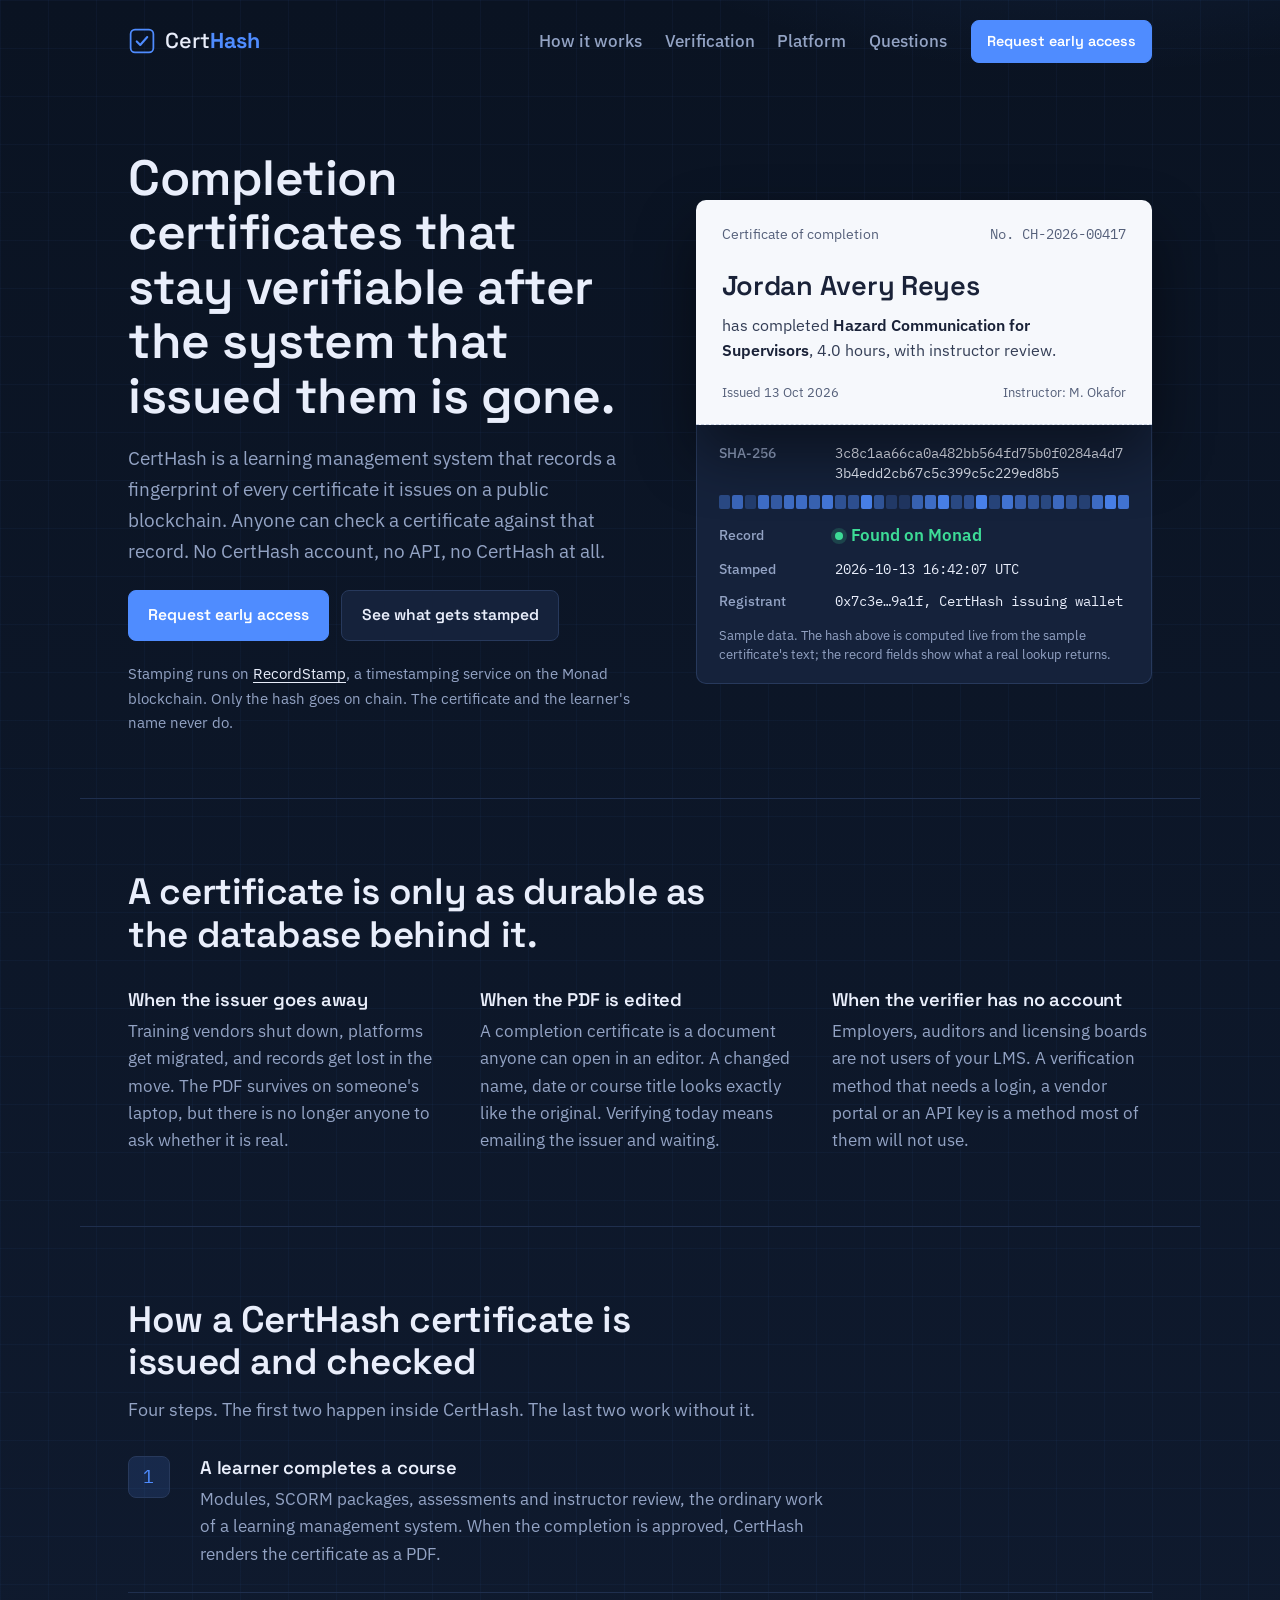
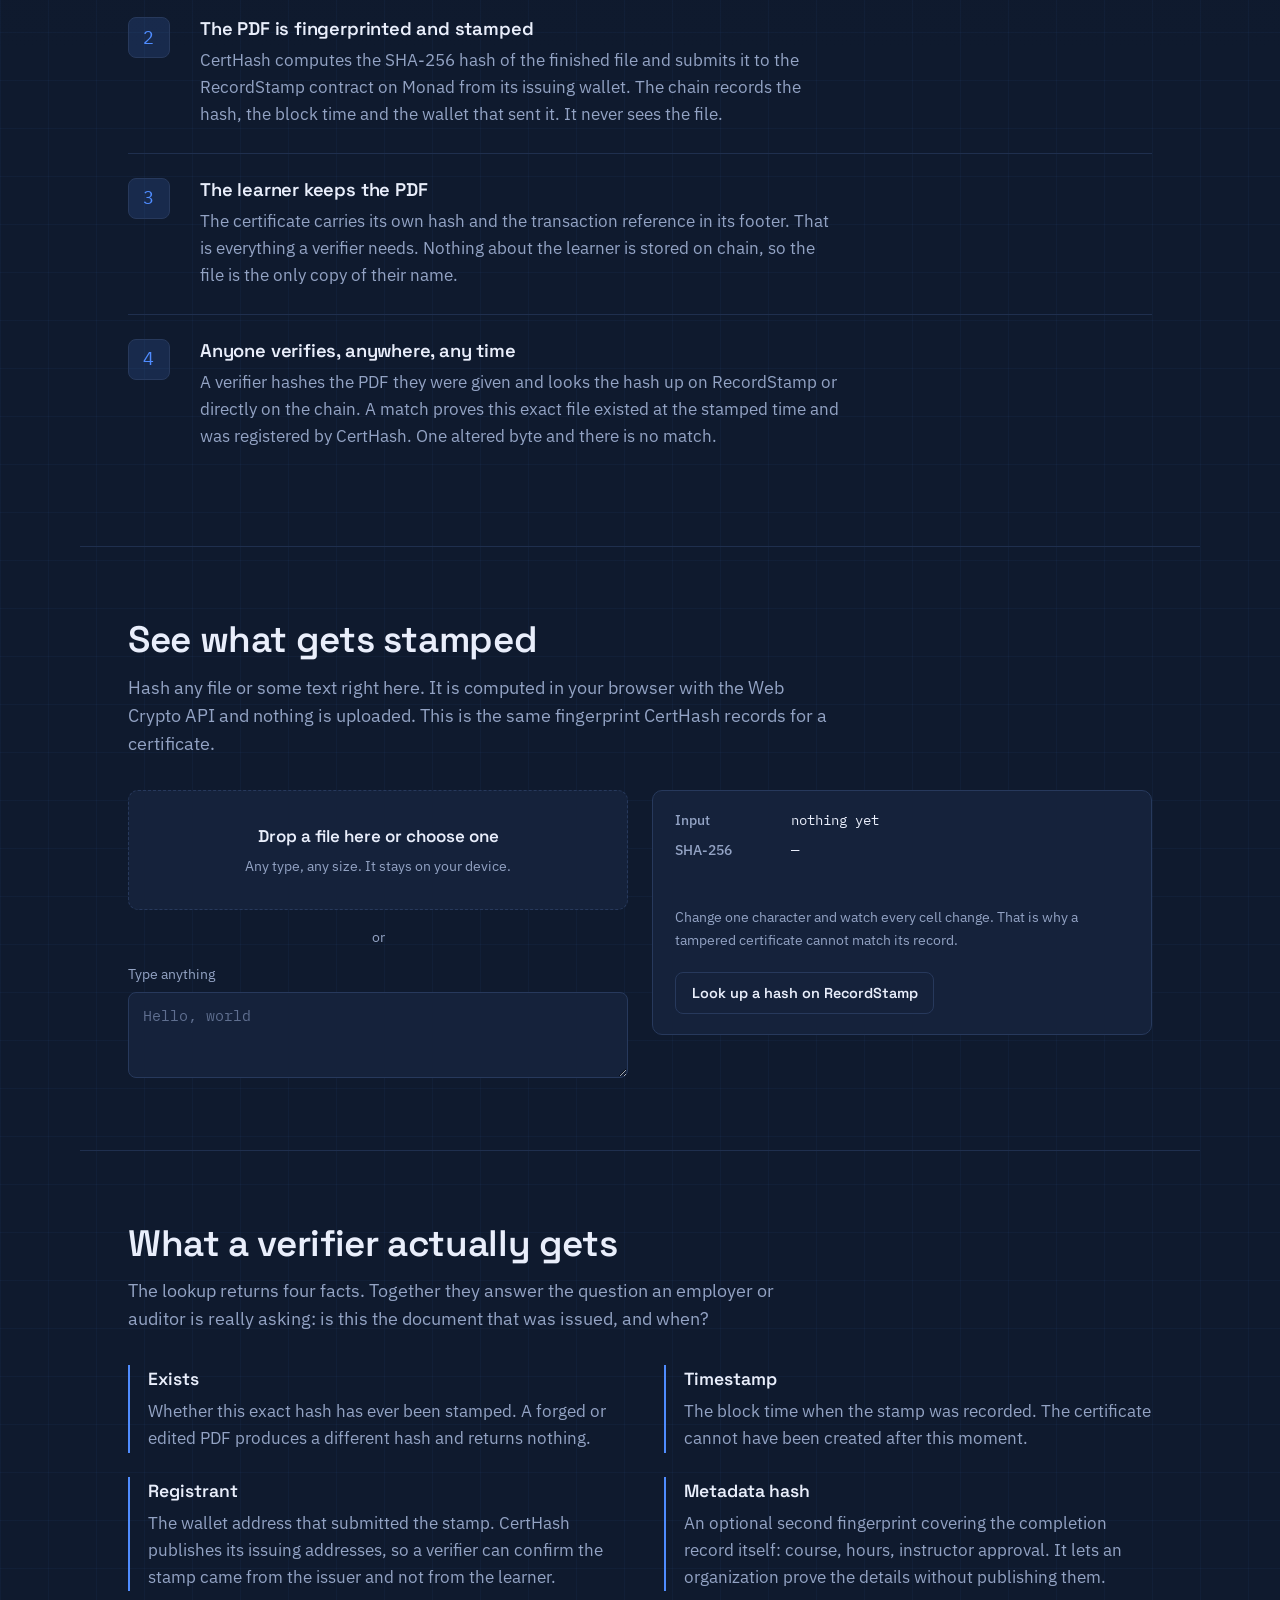
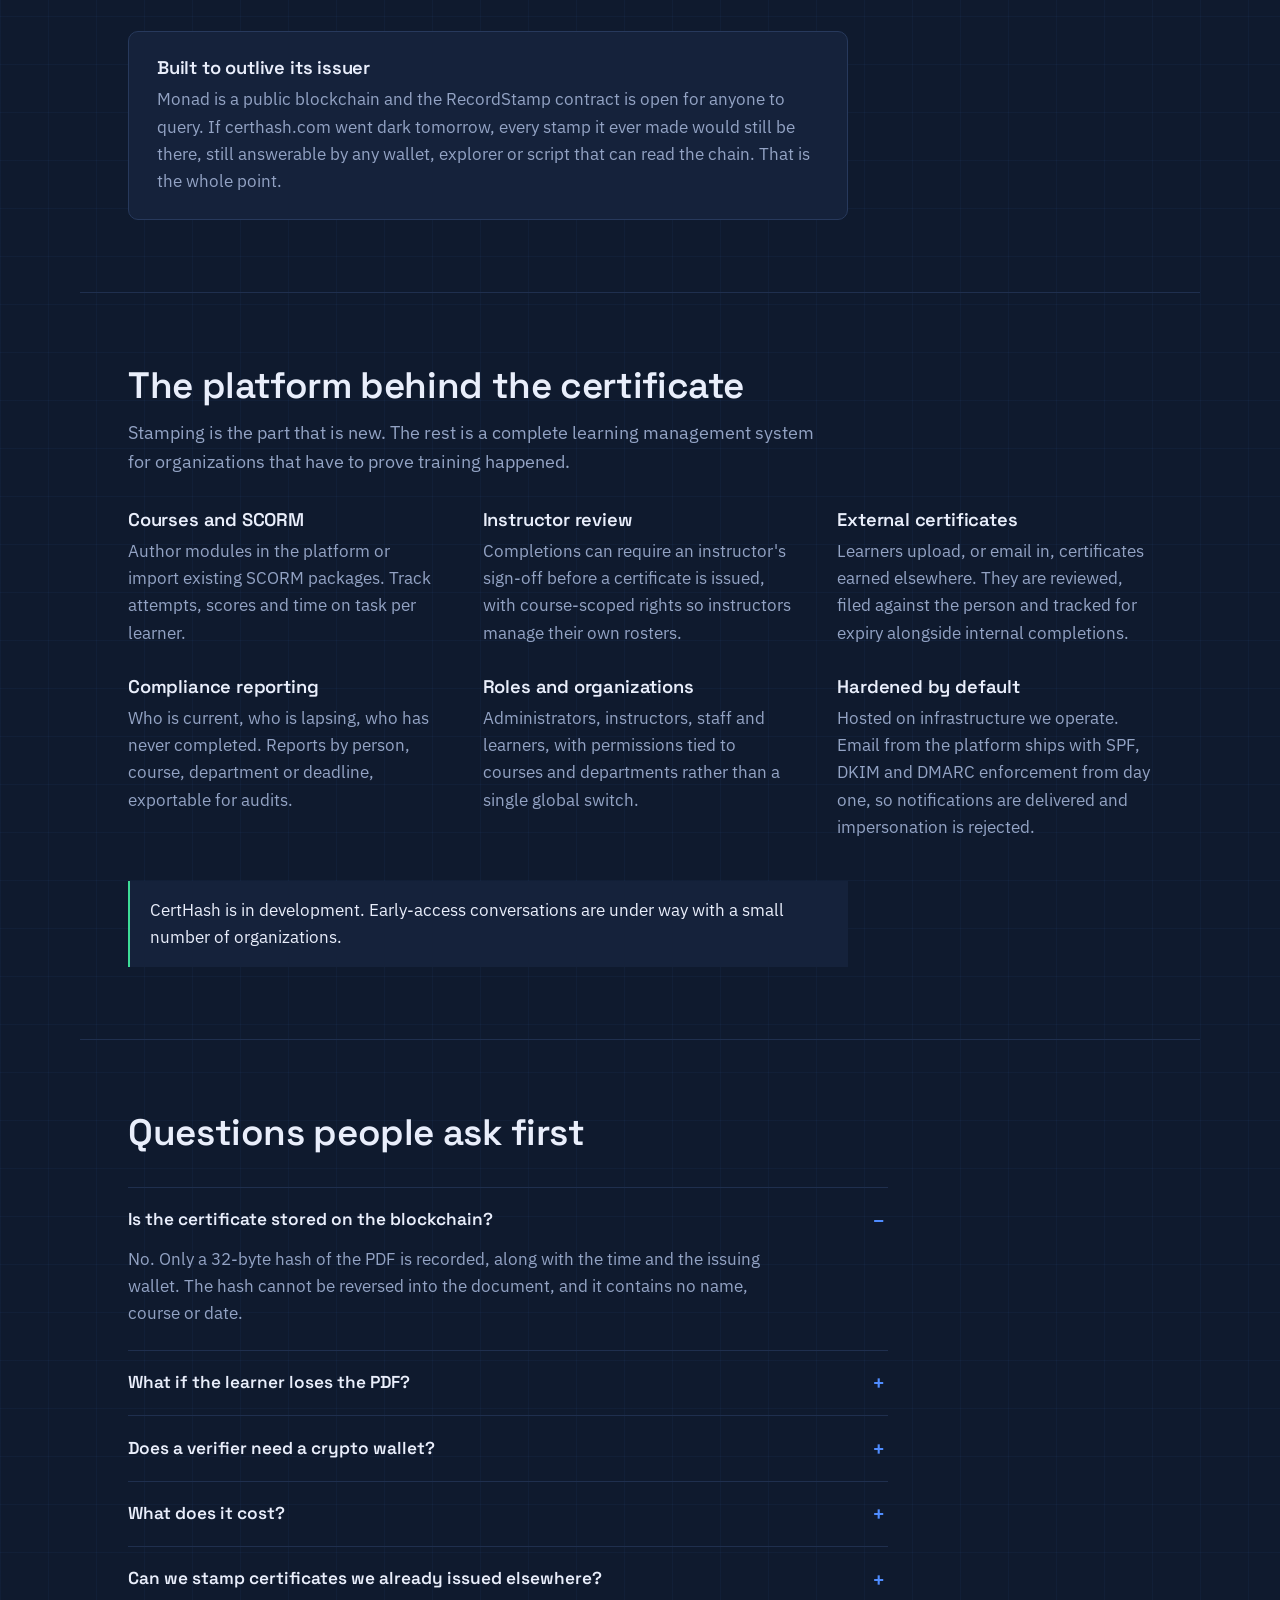
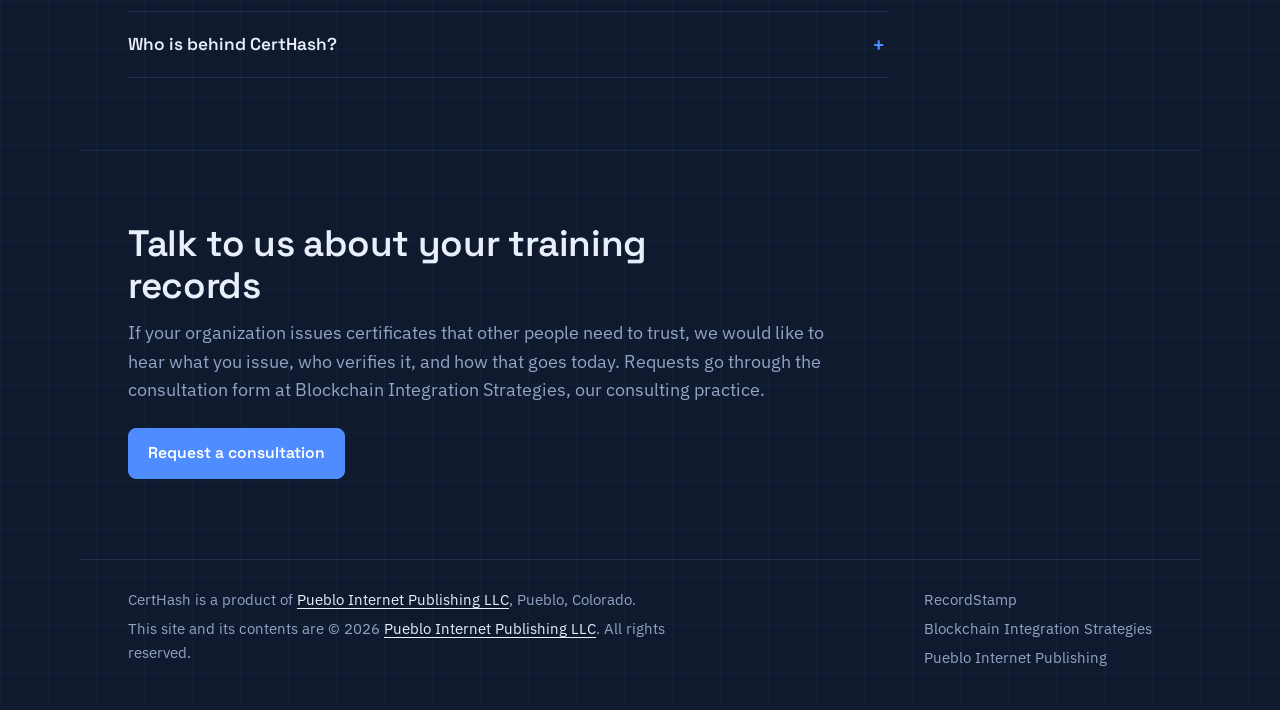
==== index.html @ 0ac9c3c2 "Wording: no client yet — say in development and early-access conversations, not founding/first clien" ====
<!doctype html>
<html lang="en">
<head>
  <meta charset="utf-8">
  <meta name="viewport" content="width=device-width, initial-scale=1">
  <title>CertHash</title>
  <meta name="description" content="CertHash is a learning management system whose completion certificates stay verifiable on a public blockchain, even if the system that issued them is gone.">
  <link rel="canonical" href="https://certhash.com/">
  <link rel="icon" href="favicon.svg" type="image/svg+xml">
  <link rel="icon" href="favicon-32x32.png" sizes="32x32" type="image/png">
  <link rel="icon" href="favicon-16x16.png" sizes="16x16" type="image/png">
  <link rel="apple-touch-icon" href="apple-touch-icon.png">
  <meta property="og:type" content="website">
  <meta property="og:title" content="CertHash">
  <meta property="og:description" content="Completion certificates that stay verifiable after the system that issued them is gone.">
  <meta property="og:url" content="https://certhash.com/">
  <meta property="og:image" content="https://certhash.com/og-image.png">
  <meta name="twitter:card" content="summary_large_image">
  <link rel="preconnect" href="https://fonts.googleapis.com">
  <link rel="preconnect" href="https://fonts.gstatic.com" crossorigin>
  <link href="https://fonts.googleapis.com/css2?family=Space+Grotesk:wght@500;600;700&family=IBM+Plex+Sans:ital,wght@0,400;0,500;0,600;1,400&family=IBM+Plex+Mono:wght@400;500&display=swap" rel="stylesheet">
  <link rel="stylesheet" href="styles.css">
</head>
<body>
  <a class="skip" href="#how">Skip to how it works</a>

  <header class="masthead">
    <a class="wordmark" href="/" aria-label="CertHash home">
      <svg class="mark" viewBox="0 0 32 32" aria-hidden="true">
        <rect x="3" y="3" width="26" height="26" rx="5" fill="none" stroke="currentColor" stroke-width="2"/>
        <path d="M10 16.5l4 4 8-9" fill="none" stroke="currentColor" stroke-width="2.4" stroke-linecap="round" stroke-linejoin="round"/>
      </svg>
      <span>Cert<b>Hash</b></span>
    </a>
    <nav class="menu" aria-label="Site">
      <a href="#how">How it works</a>
      <a href="#verify">Verification</a>
      <a href="#platform">Platform</a>
      <a href="#faq">Questions</a>
    </nav>
    <a class="button primary small" href="https://blockchainintegrationstrategies.com/#contact">Request early access</a>
  </header>

  <main>
    <!-- Hero -->
    <section class="hero">
      <div class="hero-copy">
        <h1>Completion certificates that stay verifiable after the system that issued them is gone.</h1>
        <p class="lede">CertHash is a learning management system that records a fingerprint of every certificate it issues on a public blockchain. Anyone can check a certificate against that record. No CertHash account, no API, no CertHash at all.</p>
        <div class="actions">
          <a class="button primary" href="https://blockchainintegrationstrategies.com/#contact">Request early access</a>
          <a class="button" href="#demo">See what gets stamped</a>
        </div>
        <p class="fine">Stamping runs on <a href="https://recordstamp.com" rel="noopener">RecordStamp</a>, a timestamping service on the Monad blockchain. Only the hash goes on chain. The certificate and the learner's name never do.</p>
      </div>

      <figure class="instrument" aria-label="A sample certificate with its hash and a verification result">
        <div class="certificate" id="sample-cert">
          <div class="cert-head">
            <span class="cert-issuer">Certificate of completion</span>
            <span class="cert-serial">No. CH-2026-00417</span>
          </div>
          <p class="cert-name">Jordan Avery Reyes</p>
          <p class="cert-course">has completed <em>Hazard Communication for Supervisors</em>, 4.0 hours, with instructor review.</p>
          <div class="cert-foot">
            <span>Issued 13 Oct 2026</span>
            <span>Instructor: M. Okafor</span>
          </div>
        </div>
        <div class="readout">
          <div class="readout-row">
            <span class="k">SHA-256</span>
            <code class="v hash" id="sample-hash" aria-live="polite">computing…</code>
          </div>
          <div class="fingerprint" id="sample-fp" aria-hidden="true"></div>
          <div class="readout-row">
            <span class="k">Record</span>
            <span class="v ok"><i class="dot"></i>Found on Monad</span>
          </div>
          <div class="readout-row">
            <span class="k">Stamped</span>
            <span class="v mono">2026-10-13 16:42:07 UTC</span>
          </div>
          <div class="readout-row">
            <span class="k">Registrant</span>
            <span class="v mono">0x7c3e…9a1f, CertHash issuing wallet</span>
          </div>
          <figcaption>Sample data. The hash above is computed live from the sample certificate's text; the record fields show what a real lookup returns.</figcaption>
        </div>
      </figure>
    </section>

    <!-- Problem -->
    <section class="section" id="why">
      <div class="section-head">
        <h2>A certificate is only as durable as the database behind it.</h2>
      </div>
      <div class="columns">
        <div>
          <h3>When the issuer goes away</h3>
          <p>Training vendors shut down, platforms get migrated, and records get lost in the move. The PDF survives on someone's laptop, but there is no longer anyone to ask whether it is real.</p>
        </div>
        <div>
          <h3>When the PDF is edited</h3>
          <p>A completion certificate is a document anyone can open in an editor. A changed name, date or course title looks exactly like the original. Verifying today means emailing the issuer and waiting.</p>
        </div>
        <div>
          <h3>When the verifier has no account</h3>
          <p>Employers, auditors and licensing boards are not users of your LMS. A verification method that needs a login, a vendor portal or an API key is a method most of them will not use.</p>
        </div>
      </div>
    </section>

    <!-- How it works -->
    <section class="section" id="how">
      <div class="section-head">
        <h2>How a CertHash certificate is issued and checked</h2>
        <p>Four steps. The first two happen inside CertHash. The last two work without it.</p>
      </div>
      <ol class="steps">
        <li>
          <span class="n">1</span>
          <div>
            <h3>A learner completes a course</h3>
            <p>Modules, SCORM packages, assessments and instructor review, the ordinary work of a learning management system. When the completion is approved, CertHash renders the certificate as a PDF.</p>
          </div>
        </li>
        <li>
          <span class="n">2</span>
          <div>
            <h3>The PDF is fingerprinted and stamped</h3>
            <p>CertHash computes the SHA-256 hash of the finished file and submits it to the RecordStamp contract on Monad from its issuing wallet. The chain records the hash, the block time and the wallet that sent it. It never sees the file.</p>
          </div>
        </li>
        <li>
          <span class="n">3</span>
          <div>
            <h3>The learner keeps the PDF</h3>
            <p>The certificate carries its own hash and the transaction reference in its footer. That is everything a verifier needs. Nothing about the learner is stored on chain, so the file is the only copy of their name.</p>
          </div>
        </li>
        <li>
          <span class="n">4</span>
          <div>
            <h3>Anyone verifies, anywhere, any time</h3>
            <p>A verifier hashes the PDF they were given and looks the hash up on RecordStamp or directly on the chain. A match proves this exact file existed at the stamped time and was registered by CertHash. One altered byte and there is no match.</p>
          </div>
        </li>
      </ol>
    </section>

    <!-- Demo -->
    <section class="section" id="demo">
      <div class="section-head">
        <h2>See what gets stamped</h2>
        <p>Hash any file or some text right here. It is computed in your browser with the Web Crypto API and nothing is uploaded. This is the same fingerprint CertHash records for a certificate.</p>
      </div>
      <div class="demo">
        <div class="demo-input">
          <label class="drop" id="drop" for="file">
            <input type="file" id="file">
            <span class="drop-title">Drop a file here or choose one</span>
            <span class="drop-sub">Any type, any size. It stays on your device.</span>
          </label>
          <div class="or">or</div>
          <label class="field">
            <span>Type anything</span>
            <textarea id="text" rows="3" placeholder="Hello, world"></textarea>
          </label>
        </div>
        <div class="readout demo-readout">
          <div class="readout-row">
            <span class="k">Input</span>
            <span class="v mono" id="demo-name">nothing yet</span>
          </div>
          <div class="readout-row">
            <span class="k">SHA-256</span>
            <code class="v hash" id="demo-hash" aria-live="polite">—</code>
          </div>
          <div class="fingerprint" id="demo-fp" aria-hidden="true"></div>
          <p class="demo-note" id="demo-note">Change one character and watch every cell change. That is why a tampered certificate cannot match its record.</p>
          <a class="button small" id="demo-link" href="https://recordstamp.com" rel="noopener">Look up a hash on RecordStamp</a>
        </div>
      </div>
    </section>

    <!-- Verification -->
    <section class="section" id="verify">
      <div class="section-head">
        <h2>What a verifier actually gets</h2>
        <p>The lookup returns four facts. Together they answer the question an employer or auditor is really asking: is this the document that was issued, and when?</p>
      </div>
      <dl class="facts">
        <div>
          <dt>Exists</dt>
          <dd>Whether this exact hash has ever been stamped. A forged or edited PDF produces a different hash and returns nothing.</dd>
        </div>
        <div>
          <dt>Timestamp</dt>
          <dd>The block time when the stamp was recorded. The certificate cannot have been created after this moment.</dd>
        </div>
        <div>
          <dt>Registrant</dt>
          <dd>The wallet address that submitted the stamp. CertHash publishes its issuing addresses, so a verifier can confirm the stamp came from the issuer and not from the learner.</dd>
        </div>
        <div>
          <dt>Metadata hash</dt>
          <dd>An optional second fingerprint covering the completion record itself: course, hours, instructor approval. It lets an organization prove the details without publishing them.</dd>
        </div>
      </dl>
      <div class="independence">
        <h3>Built to outlive its issuer</h3>
        <p>Monad is a public blockchain and the RecordStamp contract is open for anyone to query. If certhash.com went dark tomorrow, every stamp it ever made would still be there, still answerable by any wallet, explorer or script that can read the chain. That is the whole point.</p>
      </div>
    </section>

    <!-- Platform -->
    <section class="section" id="platform">
      <div class="section-head">
        <h2>The platform behind the certificate</h2>
        <p>Stamping is the part that is new. The rest is a complete learning management system for organizations that have to prove training happened.</p>
      </div>
      <div class="features">
        <div>
          <h3>Courses and SCORM</h3>
          <p>Author modules in the platform or import existing SCORM packages. Track attempts, scores and time on task per learner.</p>
        </div>
        <div>
          <h3>Instructor review</h3>
          <p>Completions can require an instructor's sign-off before a certificate is issued, with course-scoped rights so instructors manage their own rosters.</p>
        </div>
        <div>
          <h3>External certificates</h3>
          <p>Learners upload, or email in, certificates earned elsewhere. They are reviewed, filed against the person and tracked for expiry alongside internal completions.</p>
        </div>
        <div>
          <h3>Compliance reporting</h3>
          <p>Who is current, who is lapsing, who has never completed. Reports by person, course, department or deadline, exportable for audits.</p>
        </div>
        <div>
          <h3>Roles and organizations</h3>
          <p>Administrators, instructors, staff and learners, with permissions tied to courses and departments rather than a single global switch.</p>
        </div>
        <div>
          <h3>Hardened by default</h3>
          <p>Hosted on infrastructure we operate. Email from the platform ships with SPF, DKIM and DMARC enforcement from day one, so notifications are delivered and impersonation is rejected.</p>
        </div>
      </div>
      <p class="status-line">CertHash is in development. Early-access conversations are under way with a small number of organizations.</p>
    </section>

    <!-- FAQ -->
    <section class="section" id="faq">
      <div class="section-head">
        <h2>Questions people ask first</h2>
      </div>
      <div class="faq">
        <details open>
          <summary>Is the certificate stored on the blockchain?</summary>
          <p>No. Only a 32-byte hash of the PDF is recorded, along with the time and the issuing wallet. The hash cannot be reversed into the document, and it contains no name, course or date.</p>
        </details>
        <details>
          <summary>What if the learner loses the PDF?</summary>
          <p>CertHash keeps the issued file and can re-issue it while the platform is running. The reissued file is byte-identical, so it matches the original stamp. Learners are also encouraged to keep their own copy, because the file is what gets verified.</p>
        </details>
        <details>
          <summary>Does a verifier need a crypto wallet?</summary>
          <p>No. Reading the chain needs no wallet and costs nothing. RecordStamp's verify page does it in a browser, and the contract can be queried by any public explorer or a few lines of code.</p>
        </details>
        <details>
          <summary>What does it cost?</summary>
          <p>CertHash is a paid platform. An LMS deployment is priced per user, and certificate issuers pay a fee for each certificate stamped on chain, which covers the stamping, the network gas and the hosted record. Pricing is shared with organizations during early access. Verifying a certificate is always free: anyone can check a hash against the chain without an account or a fee.</p>
        </details>
        <details>
          <summary>Can we stamp certificates we already issued elsewhere?</summary>
          <p>Yes. Any file can be stamped, including certificates from a previous vendor or paper certificates that have been scanned. The stamp proves the file existed as of now; it does not backdate it.</p>
        </details>
        <details>
          <summary>Who is behind CertHash?</summary>
          <p>CertHash is built by Pueblo Internet Publishing LLC in Pueblo, Colorado. RecordStamp is a sister project from Blockchain Integration Strategies, the company's consulting practice.</p>
        </details>
      </div>
    </section>

    <!-- Contact -->
    <section class="section contact" id="contact">
      <h2>Talk to us about your training records</h2>
      <p>If your organization issues certificates that other people need to trust, we would like to hear what you issue, who verifies it, and how that goes today. Requests go through the consultation form at Blockchain Integration Strategies, our consulting practice.</p>
      <a class="button primary" href="https://blockchainintegrationstrategies.com/#contact">Request a consultation</a>
    </section>
  </main>

  <footer class="colophon">
    <div>
      <p>CertHash is a product of <a href="https://pueblointernetpublishing.com/" rel="noopener">Pueblo Internet Publishing LLC</a>, Pueblo, Colorado.</p>
      <p>This site and its contents are &copy; <span id="year">2026</span> <a href="https://pueblointernetpublishing.com/" rel="noopener">Pueblo Internet Publishing LLC</a>. All rights reserved.</p>
    </div>
    <nav aria-label="Related">
      <a href="https://recordstamp.com" rel="noopener">RecordStamp</a>
      <a href="https://blockchainintegrationstrategies.com" rel="noopener">Blockchain Integration Strategies</a>
      <a href="https://pueblointernetpublishing.com" rel="noopener">Pueblo Internet Publishing</a>
    </nav>
  </footer>

  <script src="app.js"></script>
</body>
</html>
---- styles.css ----
:root {
  --field: #0f1a2e;
  --field-deep: #0a1322;
  --panel: #15223b;
  --panel-2: #1b2b49;
  --line: #27395c;
  --line-soft: #1f2f4e;
  --cobalt: #4f8cff;
  --cobalt-deep: #2f6be6;
  --cobalt-dim: rgba(79, 140, 255, 0.14);
  --verify: #3ddc97;
  --text: #e9eefb;
  --muted: #93a3c4;
  --paper: #f6f8fc;
  --paper-ink: #1a2238;
  --paper-rule: #c9d2e4;
  --measure: 64ch;
  --gutter: clamp(1.25rem, 4vw, 3rem);
  --display: 'Space Grotesk', 'Segoe UI', system-ui, sans-serif;
  --body: 'IBM Plex Sans', 'Segoe UI', system-ui, sans-serif;
  --mono: 'IBM Plex Mono', ui-monospace, 'SFMono-Regular', Menlo, monospace;
  --wrap: 1120px;
}

* { box-sizing: border-box; }
html { scroll-behavior: smooth; }
@media (prefers-reduced-motion: reduce) { html { scroll-behavior: auto; } * { transition: none !important; } }

body {
  margin: 0;
  font-family: var(--body);
  font-size: 1.0625rem;
  line-height: 1.6;
  color: var(--text);
  background-color: var(--field);
  background-image:
    linear-gradient(rgba(79, 140, 255, 0.045) 1px, transparent 1px),
    linear-gradient(90deg, rgba(79, 140, 255, 0.045) 1px, transparent 1px),
    radial-gradient(900px 500px at 85% -5%, rgba(79, 140, 255, 0.18), transparent 70%),
    linear-gradient(180deg, var(--field-deep), var(--field) 30%);
  background-size: 48px 48px, 48px 48px, auto, auto;
  min-height: 100vh;
}

a { color: inherit; }
a:focus-visible, button:focus-visible, input:focus-visible, textarea:focus-visible, summary:focus-visible {
  outline: 2px solid var(--cobalt);
  outline-offset: 3px;
}

h1, h2, h3 { font-family: var(--display); letter-spacing: -0.01em; }
h2 { font-weight: 600; font-size: clamp(1.7rem, 3vw, 2.3rem); line-height: 1.15; margin: 0 0 0.75rem; max-width: 26ch; }
h3 { font-weight: 600; font-size: 1.15rem; line-height: 1.3; margin: 0 0 0.4rem; }
p { margin: 0 0 1rem; }
code { font-family: var(--mono); }

.skip { position: absolute; left: -999px; top: 0; background: var(--cobalt); color: #fff; padding: 0.5rem 1rem; z-index: 10; }
.skip:focus { left: 1rem; top: 1rem; }

/* Buttons */
.button {
  display: inline-flex;
  align-items: center;
  gap: 0.5rem;
  padding: 0.75rem 1.2rem;
  border: 1px solid var(--line);
  border-radius: 8px;
  background: var(--panel);
  color: var(--text);
  font-family: var(--display);
  font-weight: 600;
  font-size: 0.98rem;
  text-decoration: none;
  transition: background 0.15s ease, border-color 0.15s ease;
}
.button:hover { background: var(--panel-2); border-color: var(--cobalt); }
.button.primary { background: var(--cobalt); border-color: var(--cobalt); color: #fff; }
.button.primary:hover { background: var(--cobalt-deep); border-color: var(--cobalt-deep); }
.button.small { padding: 0.55rem 0.95rem; font-size: 0.9rem; }

/* Masthead */
.masthead {
  max-width: var(--wrap);
  margin: 0 auto;
  padding: 1.25rem var(--gutter) 0;
  display: flex;
  align-items: center;
  gap: 1.5rem;
  flex-wrap: wrap;
}
.wordmark {
  display: inline-flex;
  align-items: center;
  gap: 0.55rem;
  font-family: var(--display);
  font-size: 1.35rem;
  font-weight: 500;
  text-decoration: none;
  color: var(--text);
}
.wordmark b { font-weight: 700; color: var(--cobalt); }
.wordmark .mark { width: 28px; height: 28px; color: var(--cobalt); }
.menu { display: flex; gap: 1.4rem; margin-left: auto; }
.menu a { text-decoration: none; color: var(--muted); font-weight: 500; }
.menu a:hover { color: var(--text); }

/* Hero */
.hero {
  max-width: var(--wrap);
  margin: 0 auto;
  padding: clamp(3rem, 7vw, 5.5rem) var(--gutter) clamp(2rem, 5vw, 4rem);
  display: grid;
  grid-template-columns: minmax(0, 1.05fr) minmax(0, 0.95fr);
  gap: clamp(2rem, 5vw, 4.5rem);
  align-items: center;
}
.hero-copy h1 {
  font-size: clamp(2rem, 4.2vw, 3.1rem);
  font-weight: 600;
  line-height: 1.1;
  margin: 0 0 1.25rem;
  max-width: 20ch;
}
.lede { font-size: 1.2rem; color: var(--muted); max-width: var(--measure); margin-bottom: 1.5rem; }
.actions { display: flex; gap: 0.75rem; flex-wrap: wrap; margin-bottom: 1.25rem; }
.fine { color: var(--muted); font-size: 0.95rem; max-width: 56ch; margin: 0; }
.fine a { color: var(--text); text-underline-offset: 3px; }

/* The instrument: certificate + readout */
.instrument { margin: 0; display: grid; gap: 0; min-width: 0; }
.certificate {
  background: var(--paper);
  color: var(--paper-ink);
  border-radius: 10px 10px 0 0;
  padding: 1.5rem 1.6rem 1.3rem;
  box-shadow: 0 30px 60px rgba(0, 0, 0, 0.45);
  position: relative;
  border-bottom: 1px dashed var(--paper-rule);
}
.cert-head { display: flex; justify-content: space-between; gap: 1rem; font-size: 0.85rem; color: #55607a; margin-bottom: 1.1rem; }
.cert-serial { font-family: var(--mono); }
.cert-name { font-family: var(--display); font-size: 1.7rem; font-weight: 600; margin: 0 0 0.35rem; letter-spacing: -0.01em; }
.cert-course { margin: 0 0 1.2rem; font-size: 0.98rem; color: #333d55; max-width: 40ch; }
.cert-course em { font-style: normal; font-weight: 600; color: var(--paper-ink); }
.cert-foot { display: flex; justify-content: space-between; gap: 1rem; font-size: 0.82rem; color: #55607a; flex-wrap: wrap; }

.readout {
  background: var(--panel);
  border: 1px solid var(--line);
  border-top: 0;
  border-radius: 0 0 10px 10px;
  padding: 1.1rem 1.4rem 1.2rem;
  display: grid;
  gap: 0.55rem;
  min-width: 0;
}
.readout-row { display: grid; grid-template-columns: 6.5rem 1fr; gap: 0.75rem; align-items: baseline; min-width: 0; }
.readout .k { color: var(--muted); font-size: 0.85rem; font-weight: 500; }
.readout .v { min-width: 0; }
.readout .mono, .readout .hash { font-family: var(--mono); font-size: 0.88rem; }
.readout .hash { word-break: break-all; line-height: 1.45; color: var(--text); }
.readout .ok { color: var(--verify); font-weight: 600; display: inline-flex; align-items: center; gap: 0.45rem; }
.readout .ok .dot { width: 8px; height: 8px; border-radius: 50%; background: var(--verify); box-shadow: 0 0 0 4px rgba(61, 220, 151, 0.18); }
.readout figcaption { color: var(--muted); font-size: 0.82rem; margin-top: 0.3rem; line-height: 1.45; }

.fingerprint { display: grid; grid-template-columns: repeat(32, 1fr); gap: 2px; height: 14px; margin: 0.15rem 0 0.3rem; }
.fingerprint i { display: block; background: var(--cobalt); border-radius: 2px; }

/* Sections */
.section {
  max-width: var(--wrap);
  margin: 0 auto;
  padding: clamp(2.5rem, 6vw, 4.5rem) var(--gutter);
  border-top: 1px solid var(--line-soft);
}
.section-head { margin-bottom: 2rem; }
.section-head p { color: var(--muted); max-width: var(--measure); font-size: 1.1rem; margin: 0; }

.columns { display: grid; grid-template-columns: repeat(3, minmax(0, 1fr)); gap: 2rem; }
.columns p { color: var(--muted); margin: 0; }

/* Steps */
.steps { list-style: none; margin: 0; padding: 0; display: grid; gap: 0; counter-reset: none; }
.steps li {
  display: grid;
  grid-template-columns: 3.5rem 1fr;
  gap: 1rem;
  padding: 1.5rem 0;
  border-top: 1px solid var(--line-soft);
}
.steps li:first-child { border-top: 0; padding-top: 0; }
.steps .n {
  font-family: var(--mono);
  font-size: 1.1rem;
  color: var(--cobalt);
  border: 1px solid var(--line);
  border-radius: 8px;
  width: 2.6rem;
  height: 2.6rem;
  display: inline-flex;
  align-items: center;
  justify-content: center;
  background: var(--cobalt-dim);
}
.steps p { color: var(--muted); margin: 0; max-width: var(--measure); }

/* Demo */
.demo { display: grid; grid-template-columns: minmax(0, 1fr) minmax(0, 1fr); gap: 1.5rem; align-items: start; }
.demo-input { display: grid; gap: 0.9rem; }
.drop {
  display: grid;
  gap: 0.25rem;
  justify-items: center;
  text-align: center;
  padding: 2rem 1.25rem;
  border: 1.5px dashed var(--line);
  border-radius: 10px;
  background: var(--panel);
  cursor: pointer;
  transition: border-color 0.15s ease, background 0.15s ease;
}
.drop:hover, .drop.over { border-color: var(--cobalt); background: var(--panel-2); }
.drop input { position: absolute; width: 1px; height: 1px; opacity: 0; }
.drop:focus-within { outline: 2px solid var(--cobalt); outline-offset: 3px; }
.drop-title { font-family: var(--display); font-weight: 600; }
.drop-sub { color: var(--muted); font-size: 0.9rem; }
.or { text-align: center; color: var(--muted); font-size: 0.9rem; }
.field { display: grid; gap: 0.4rem; }
.field span { color: var(--muted); font-size: 0.9rem; }
.field textarea {
  width: 100%;
  resize: vertical;
  padding: 0.75rem 0.9rem;
  border: 1px solid var(--line);
  border-radius: 8px;
  background: var(--panel);
  color: var(--text);
  font-family: var(--mono);
  font-size: 0.95rem;
}
.field textarea::placeholder { color: #5f6f90; }
.demo-readout { border-top: 1px solid var(--line); border-radius: 10px; }
.demo-note { color: var(--muted); font-size: 0.9rem; margin: 0.25rem 0 0.75rem; }
.demo-readout .button { justify-self: start; }

/* Facts */
.facts { display: grid; grid-template-columns: repeat(2, minmax(0, 1fr)); gap: 1.5rem 3rem; margin: 0 0 2.5rem; }
.facts > div { border-left: 2px solid var(--cobalt); padding-left: 1.1rem; }
.facts dt { font-family: var(--display); font-weight: 600; font-size: 1.1rem; margin-bottom: 0.3rem; }
.facts dd { margin: 0; color: var(--muted); }
.independence {
  background: var(--panel);
  border: 1px solid var(--line);
  border-radius: 10px;
  padding: 1.5rem 1.75rem;
  max-width: 72ch;
}
.independence p { margin: 0; color: var(--muted); }

/* Features */
.features { display: grid; grid-template-columns: repeat(3, minmax(0, 1fr)); gap: 1.75rem 2.5rem; }
.features p { color: var(--muted); margin: 0; }
.status-line { margin: 2.5rem 0 0; padding: 1rem 1.25rem; border-left: 2px solid var(--verify); background: var(--panel); color: var(--text); max-width: 72ch; }

/* FAQ */
.faq { max-width: 76ch; display: grid; gap: 0; }
.faq details { border-top: 1px solid var(--line-soft); padding: 0.4rem 0; }
.faq details:last-child { border-bottom: 1px solid var(--line-soft); }
.faq summary {
  cursor: pointer;
  list-style: none;
  font-family: var(--display);
  font-weight: 600;
  font-size: 1.08rem;
  padding: 0.75rem 2.2rem 0.75rem 0;
  position: relative;
}
.faq summary::-webkit-details-marker { display: none; }
.faq summary::after {
  content: "+";
  position: absolute;
  right: 0.25rem;
  top: 0.65rem;
  font-family: var(--mono);
  color: var(--cobalt);
  font-size: 1.2rem;
}
.faq details[open] summary::after { content: "–"; }
.faq details p { color: var(--muted); margin: 0 0 1rem; max-width: var(--measure); }

/* Contact */
.contact { padding-bottom: clamp(3rem, 7vw, 5rem); }
.contact p { color: var(--muted); max-width: var(--measure); font-size: 1.1rem; margin-bottom: 1.5rem; }

/* Colophon */
.colophon {
  max-width: var(--wrap);
  margin: 0 auto;
  padding: 1.75rem var(--gutter) 2.5rem;
  border-top: 1px solid var(--line-soft);
  display: flex;
  justify-content: space-between;
  gap: 2rem;
  flex-wrap: wrap;
  color: var(--muted);
  font-size: 0.92rem;
}
.colophon p { margin: 0 0 0.35rem; max-width: 60ch; }
.colophon a { color: var(--text); text-underline-offset: 3px; }
.colophon nav { display: grid; gap: 0.35rem; align-content: start; }
.colophon nav a { color: var(--muted); text-decoration: none; }
.colophon nav a:hover { color: var(--text); }

/* Responsive */
@media (max-width: 960px) {
  .hero { grid-template-columns: 1fr; }
  .columns, .features { grid-template-columns: repeat(2, minmax(0, 1fr)); }
}
@media (max-width: 700px) {
  .masthead { gap: 0.75rem 1.25rem; }
  .menu { margin-left: 0; width: 100%; order: 3; gap: 1.1rem; flex-wrap: wrap; }
  .masthead .button { margin-left: auto; }
  .columns, .features, .facts, .demo { grid-template-columns: 1fr; }
  .readout-row { grid-template-columns: 1fr; gap: 0.15rem; }
  .steps li { grid-template-columns: 2.8rem 1fr; gap: 0.75rem; }
  .steps .n { width: 2.2rem; height: 2.2rem; font-size: 0.95rem; }
  .cert-name { font-size: 1.4rem; }
}
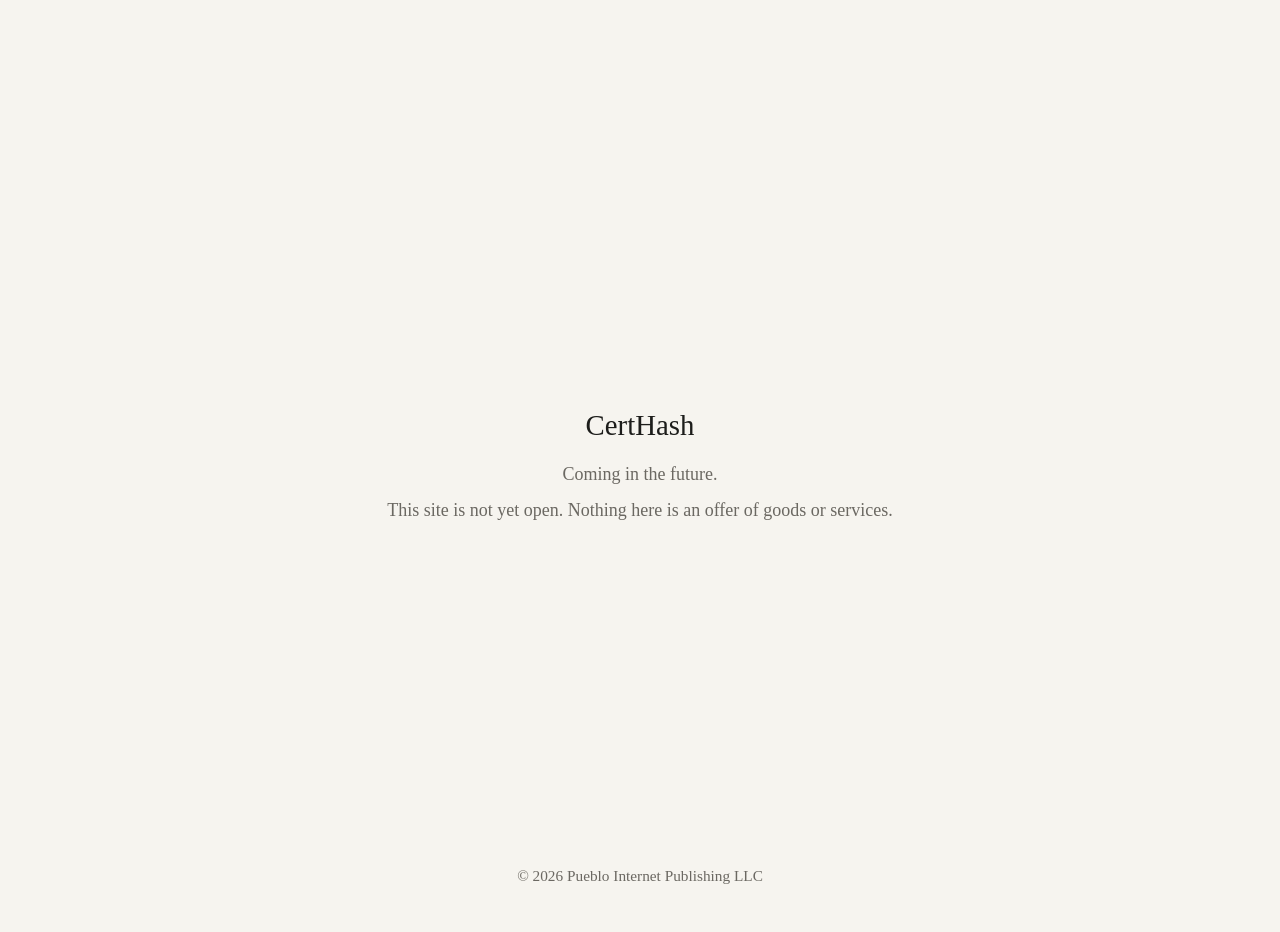
==== commit 2c0cdcf7: "Holding page: site not yet open (full site preserved on archive/pre-holding-20261020)" ====
--- a/index.html
+++ b/index.html
@@ -1,307 +1,26 @@
 <!doctype html>
 <html lang="en">
 <head>
-  <meta charset="utf-8">
-  <meta name="viewport" content="width=device-width, initial-scale=1">
-  <title>CertHash</title>
-  <meta name="description" content="CertHash is a learning management system whose completion certificates stay verifiable on a public blockchain, even if the system that issued them is gone.">
-  <link rel="canonical" href="https://certhash.com/">
-  <link rel="icon" href="favicon.svg" type="image/svg+xml">
-  <link rel="icon" href="favicon-32x32.png" sizes="32x32" type="image/png">
-  <link rel="icon" href="favicon-16x16.png" sizes="16x16" type="image/png">
-  <link rel="apple-touch-icon" href="apple-touch-icon.png">
-  <meta property="og:type" content="website">
-  <meta property="og:title" content="CertHash">
-  <meta property="og:description" content="Completion certificates that stay verifiable after the system that issued them is gone.">
-  <meta property="og:url" content="https://certhash.com/">
-  <meta property="og:image" content="https://certhash.com/og-image.png">
-  <meta name="twitter:card" content="summary_large_image">
-  <link rel="preconnect" href="https://fonts.googleapis.com">
-  <link rel="preconnect" href="https://fonts.gstatic.com" crossorigin>
-  <link href="https://fonts.googleapis.com/css2?family=Space+Grotesk:wght@500;600;700&family=IBM+Plex+Sans:ital,wght@0,400;0,500;0,600;1,400&family=IBM+Plex+Mono:wght@400;500&display=swap" rel="stylesheet">
-  <link rel="stylesheet" href="styles.css">
+<meta charset="utf-8">
+<meta name="viewport" content="width=device-width,initial-scale=1">
+<title>CertHash</title>
+<meta name="description" content="CertHash: this site is not yet open.">
+<style>
+:root{--bg:#f6f4ef;--fg:#1d1d1b;--muted:#6b6862}
+@media (prefers-color-scheme:dark){:root{--bg:#151513;--fg:#ecebe6;--muted:#9a978f}}
+html,body{margin:0;background:var(--bg);color:var(--fg);font:18px/1.5 Georgia,'Times New Roman',serif}
+main{min-height:100vh;display:flex;flex-direction:column;justify-content:center;align-items:center;text-align:center;padding:16px}
+h1{font-weight:normal;font-size:1.6rem;margin:0 0 .5rem}
+p{margin:.25rem 0;color:var(--muted)}
+footer{position:fixed;bottom:12px;left:0;right:0;text-align:center;font-size:.85rem;color:var(--muted)}
+</style>
 </head>
 <body>
-  <a class="skip" href="#how">Skip to how it works</a>
-
-  <header class="masthead">
-    <a class="wordmark" href="/" aria-label="CertHash home">
-      <svg class="mark" viewBox="0 0 32 32" aria-hidden="true">
-        <rect x="3" y="3" width="26" height="26" rx="5" fill="none" stroke="currentColor" stroke-width="2"/>
-        <path d="M10 16.5l4 4 8-9" fill="none" stroke="currentColor" stroke-width="2.4" stroke-linecap="round" stroke-linejoin="round"/>
-      </svg>
-      <span>Cert<b>Hash</b></span>
-    </a>
-    <nav class="menu" aria-label="Site">
-      <a href="#how">How it works</a>
-      <a href="#verify">Verification</a>
-      <a href="#platform">Platform</a>
-      <a href="#faq">Questions</a>
-    </nav>
-    <a class="button primary small" href="https://blockchainintegrationstrategies.com/#contact">Request early access</a>
-  </header>
-
-  <main>
-    <!-- Hero -->
-    <section class="hero">
-      <div class="hero-copy">
-        <h1>Completion certificates that stay verifiable after the system that issued them is gone.</h1>
-        <p class="lede">CertHash is a learning management system that records a fingerprint of every certificate it issues on a public blockchain. Anyone can check a certificate against that record. No CertHash account, no API, no CertHash at all.</p>
-        <div class="actions">
-          <a class="button primary" href="https://blockchainintegrationstrategies.com/#contact">Request early access</a>
-          <a class="button" href="#demo">See what gets stamped</a>
-        </div>
-        <p class="fine">Stamping runs on <a href="https://recordstamp.com" rel="noopener">RecordStamp</a>, a timestamping service on the Monad blockchain. Only the hash goes on chain. The certificate and the learner's name never do.</p>
-      </div>
-
-      <figure class="instrument" aria-label="A sample certificate with its hash and a verification result">
-        <div class="certificate" id="sample-cert">
-          <div class="cert-head">
-            <span class="cert-issuer">Certificate of completion</span>
-            <span class="cert-serial">No. CH-2026-00417</span>
-          </div>
-          <p class="cert-name">Jordan Avery Reyes</p>
-          <p class="cert-course">has completed <em>Hazard Communication for Supervisors</em>, 4.0 hours, with instructor review.</p>
-          <div class="cert-foot">
-            <span>Issued 13 Oct 2026</span>
-            <span>Instructor: M. Okafor</span>
-          </div>
-        </div>
-        <div class="readout">
-          <div class="readout-row">
-            <span class="k">SHA-256</span>
-            <code class="v hash" id="sample-hash" aria-live="polite">computing…</code>
-          </div>
-          <div class="fingerprint" id="sample-fp" aria-hidden="true"></div>
-          <div class="readout-row">
-            <span class="k">Record</span>
-            <span class="v ok"><i class="dot"></i>Found on Monad</span>
-          </div>
-          <div class="readout-row">
-            <span class="k">Stamped</span>
-            <span class="v mono">2026-10-13 16:42:07 UTC</span>
-          </div>
-          <div class="readout-row">
-            <span class="k">Registrant</span>
-            <span class="v mono">0x7c3e…9a1f, CertHash issuing wallet</span>
-          </div>
-          <figcaption>Sample data. The hash above is computed live from the sample certificate's text; the record fields show what a real lookup returns.</figcaption>
-        </div>
-      </figure>
-    </section>
-
-    <!-- Problem -->
-    <section class="section" id="why">
-      <div class="section-head">
-        <h2>A certificate is only as durable as the database behind it.</h2>
-      </div>
-      <div class="columns">
-        <div>
-          <h3>When the issuer goes away</h3>
-          <p>Training vendors shut down, platforms get migrated, and records get lost in the move. The PDF survives on someone's laptop, but there is no longer anyone to ask whether it is real.</p>
-        </div>
-        <div>
-          <h3>When the PDF is edited</h3>
-          <p>A completion certificate is a document anyone can open in an editor. A changed name, date or course title looks exactly like the original. Verifying today means emailing the issuer and waiting.</p>
-        </div>
-        <div>
-          <h3>When the verifier has no account</h3>
-          <p>Employers, auditors and licensing boards are not users of your LMS. A verification method that needs a login, a vendor portal or an API key is a method most of them will not use.</p>
-        </div>
-      </div>
-    </section>
-
-    <!-- How it works -->
-    <section class="section" id="how">
-      <div class="section-head">
-        <h2>How a CertHash certificate is issued and checked</h2>
-        <p>Four steps. The first two happen inside CertHash. The last two work without it.</p>
-      </div>
-      <ol class="steps">
-        <li>
-          <span class="n">1</span>
-          <div>
-            <h3>A learner completes a course</h3>
-            <p>Modules, SCORM packages, assessments and instructor review, the ordinary work of a learning management system. When the completion is approved, CertHash renders the certificate as a PDF.</p>
-          </div>
-        </li>
-        <li>
-          <span class="n">2</span>
-          <div>
-            <h3>The PDF is fingerprinted and stamped</h3>
-            <p>CertHash computes the SHA-256 hash of the finished file and submits it to the RecordStamp contract on Monad from its issuing wallet. The chain records the hash, the block time and the wallet that sent it. It never sees the file.</p>
-          </div>
-        </li>
-        <li>
-          <span class="n">3</span>
-          <div>
-            <h3>The learner keeps the PDF</h3>
-            <p>The certificate carries its own hash and the transaction reference in its footer. That is everything a verifier needs. Nothing about the learner is stored on chain, so the file is the only copy of their name.</p>
-          </div>
-        </li>
-        <li>
-          <span class="n">4</span>
-          <div>
-            <h3>Anyone verifies, anywhere, any time</h3>
-            <p>A verifier hashes the PDF they were given and looks the hash up on RecordStamp or directly on the chain. A match proves this exact file existed at the stamped time and was registered by CertHash. One altered byte and there is no match.</p>
-          </div>
-        </li>
-      </ol>
-    </section>
-
-    <!-- Demo -->
-    <section class="section" id="demo">
-      <div class="section-head">
-        <h2>See what gets stamped</h2>
-        <p>Hash any file or some text right here. It is computed in your browser with the Web Crypto API and nothing is uploaded. This is the same fingerprint CertHash records for a certificate.</p>
-      </div>
-      <div class="demo">
-        <div class="demo-input">
-          <label class="drop" id="drop" for="file">
-            <input type="file" id="file">
-            <span class="drop-title">Drop a file here or choose one</span>
-            <span class="drop-sub">Any type, any size. It stays on your device.</span>
-          </label>
-          <div class="or">or</div>
-          <label class="field">
-            <span>Type anything</span>
-            <textarea id="text" rows="3" placeholder="Hello, world"></textarea>
-          </label>
-        </div>
-        <div class="readout demo-readout">
-          <div class="readout-row">
-            <span class="k">Input</span>
-            <span class="v mono" id="demo-name">nothing yet</span>
-          </div>
-          <div class="readout-row">
-            <span class="k">SHA-256</span>
-            <code class="v hash" id="demo-hash" aria-live="polite">—</code>
-          </div>
-          <div class="fingerprint" id="demo-fp" aria-hidden="true"></div>
-          <p class="demo-note" id="demo-note">Change one character and watch every cell change. That is why a tampered certificate cannot match its record.</p>
-          <a class="button small" id="demo-link" href="https://recordstamp.com" rel="noopener">Look up a hash on RecordStamp</a>
-        </div>
-      </div>
-    </section>
-
-    <!-- Verification -->
-    <section class="section" id="verify">
-      <div class="section-head">
-        <h2>What a verifier actually gets</h2>
-        <p>The lookup returns four facts. Together they answer the question an employer or auditor is really asking: is this the document that was issued, and when?</p>
-      </div>
-      <dl class="facts">
-        <div>
-          <dt>Exists</dt>
-          <dd>Whether this exact hash has ever been stamped. A forged or edited PDF produces a different hash and returns nothing.</dd>
-        </div>
-        <div>
-          <dt>Timestamp</dt>
-          <dd>The block time when the stamp was recorded. The certificate cannot have been created after this moment.</dd>
-        </div>
-        <div>
-          <dt>Registrant</dt>
-          <dd>The wallet address that submitted the stamp. CertHash publishes its issuing addresses, so a verifier can confirm the stamp came from the issuer and not from the learner.</dd>
-        </div>
-        <div>
-          <dt>Metadata hash</dt>
-          <dd>An optional second fingerprint covering the completion record itself: course, hours, instructor approval. It lets an organization prove the details without publishing them.</dd>
-        </div>
-      </dl>
-      <div class="independence">
-        <h3>Built to outlive its issuer</h3>
-        <p>Monad is a public blockchain and the RecordStamp contract is open for anyone to query. If certhash.com went dark tomorrow, every stamp it ever made would still be there, still answerable by any wallet, explorer or script that can read the chain. That is the whole point.</p>
-      </div>
-    </section>
-
-    <!-- Platform -->
-    <section class="section" id="platform">
-      <div class="section-head">
-        <h2>The platform behind the certificate</h2>
-        <p>Stamping is the part that is new. The rest is a complete learning management system for organizations that have to prove training happened.</p>
-      </div>
-      <div class="features">
-        <div>
-          <h3>Courses and SCORM</h3>
-          <p>Author modules in the platform or import existing SCORM packages. Track attempts, scores and time on task per learner.</p>
-        </div>
-        <div>
-          <h3>Instructor review</h3>
-          <p>Completions can require an instructor's sign-off before a certificate is issued, with course-scoped rights so instructors manage their own rosters.</p>
-        </div>
-        <div>
-          <h3>External certificates</h3>
-          <p>Learners upload, or email in, certificates earned elsewhere. They are reviewed, filed against the person and tracked for expiry alongside internal completions.</p>
-        </div>
-        <div>
-          <h3>Compliance reporting</h3>
-          <p>Who is current, who is lapsing, who has never completed. Reports by person, course, department or deadline, exportable for audits.</p>
-        </div>
-        <div>
-          <h3>Roles and organizations</h3>
-          <p>Administrators, instructors, staff and learners, with permissions tied to courses and departments rather than a single global switch.</p>
-        </div>
-        <div>
-          <h3>Hardened by default</h3>
-          <p>Hosted on infrastructure we operate. Email from the platform ships with SPF, DKIM and DMARC enforcement from day one, so notifications are delivered and impersonation is rejected.</p>
-        </div>
-      </div>
-      <p class="status-line">CertHash is in development. Early-access conversations are under way with a small number of organizations.</p>
-    </section>
-
-    <!-- FAQ -->
-    <section class="section" id="faq">
-      <div class="section-head">
-        <h2>Questions people ask first</h2>
-      </div>
-      <div class="faq">
-        <details open>
-          <summary>Is the certificate stored on the blockchain?</summary>
-          <p>No. Only a 32-byte hash of the PDF is recorded, along with the time and the issuing wallet. The hash cannot be reversed into the document, and it contains no name, course or date.</p>
-        </details>
-        <details>
-          <summary>What if the learner loses the PDF?</summary>
-          <p>CertHash keeps the issued file and can re-issue it while the platform is running. The reissued file is byte-identical, so it matches the original stamp. Learners are also encouraged to keep their own copy, because the file is what gets verified.</p>
-        </details>
-        <details>
-          <summary>Does a verifier need a crypto wallet?</summary>
-          <p>No. Reading the chain needs no wallet and costs nothing. RecordStamp's verify page does it in a browser, and the contract can be queried by any public explorer or a few lines of code.</p>
-        </details>
-        <details>
-          <summary>What does it cost?</summary>
-          <p>CertHash is a paid platform. An LMS deployment is priced per user, and certificate issuers pay a fee for each certificate stamped on chain, which covers the stamping, the network gas and the hosted record. Pricing is shared with organizations during early access. Verifying a certificate is always free: anyone can check a hash against the chain without an account or a fee.</p>
-        </details>
-        <details>
-          <summary>Can we stamp certificates we already issued elsewhere?</summary>
-          <p>Yes. Any file can be stamped, including certificates from a previous vendor or paper certificates that have been scanned. The stamp proves the file existed as of now; it does not backdate it.</p>
-        </details>
-        <details>
-          <summary>Who is behind CertHash?</summary>
-          <p>CertHash is built by Pueblo Internet Publishing LLC in Pueblo, Colorado. RecordStamp is a sister project from Blockchain Integration Strategies, the company's consulting practice.</p>
-        </details>
-      </div>
-    </section>
-
-    <!-- Contact -->
-    <section class="section contact" id="contact">
-      <h2>Talk to us about your training records</h2>
-      <p>If your organization issues certificates that other people need to trust, we would like to hear what you issue, who verifies it, and how that goes today. Requests go through the consultation form at Blockchain Integration Strategies, our consulting practice.</p>
-      <a class="button primary" href="https://blockchainintegrationstrategies.com/#contact">Request a consultation</a>
-    </section>
-  </main>
-
-  <footer class="colophon">
-    <div>
-      <p>CertHash is a product of <a href="https://pueblointernetpublishing.com/" rel="noopener">Pueblo Internet Publishing LLC</a>, Pueblo, Colorado.</p>
-      <p>This site and its contents are &copy; <span id="year">2026</span> <a href="https://pueblointernetpublishing.com/" rel="noopener">Pueblo Internet Publishing LLC</a>. All rights reserved.</p>
-    </div>
-    <nav aria-label="Related">
-      <a href="https://recordstamp.com" rel="noopener">RecordStamp</a>
-      <a href="https://blockchainintegrationstrategies.com" rel="noopener">Blockchain Integration Strategies</a>
-      <a href="https://pueblointernetpublishing.com" rel="noopener">Pueblo Internet Publishing</a>
-    </nav>
-  </footer>
-
-  <script src="app.js"></script>
+<main>
+<h1>CertHash</h1>
+<p>Coming in the future.</p>
+<p>This site is not yet open. Nothing here is an offer of goods or services.</p>
+</main>
+<footer>&copy; 2026 Pueblo Internet Publishing LLC</footer>
 </body>
 </html>
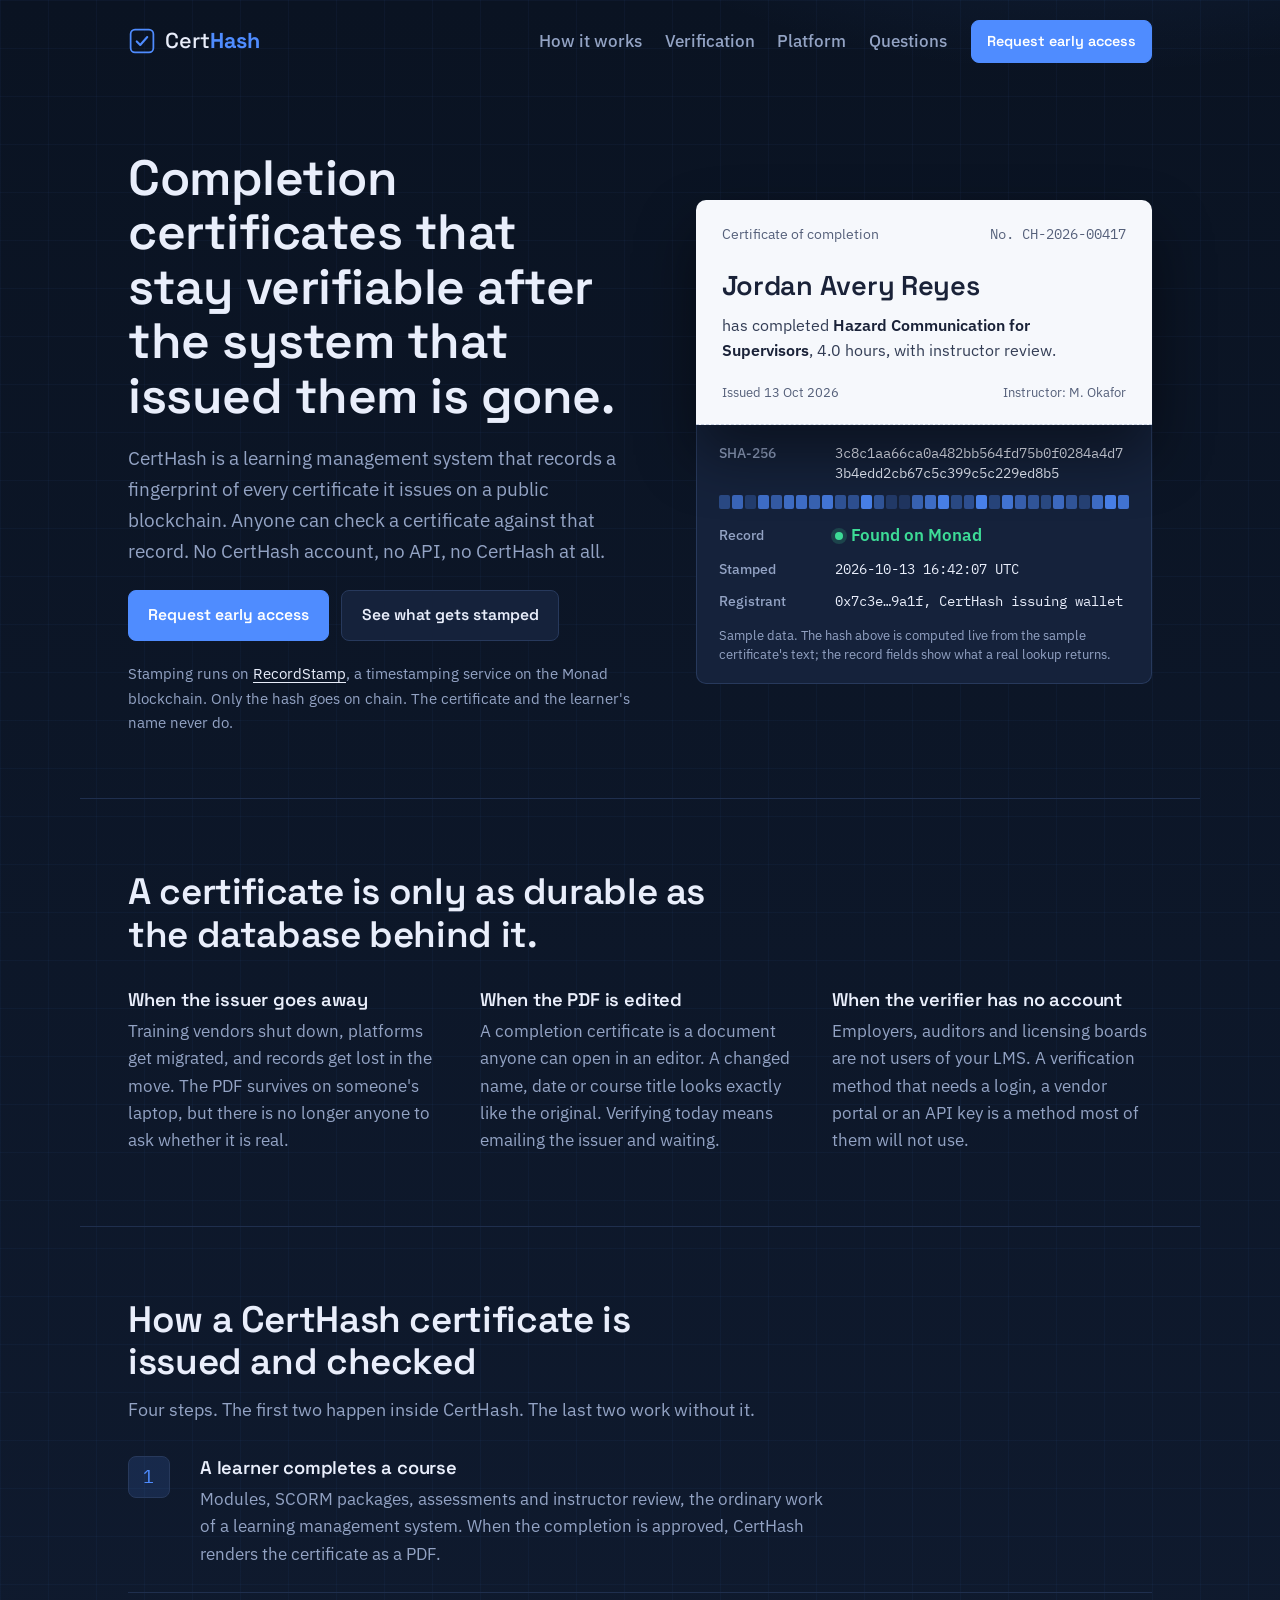
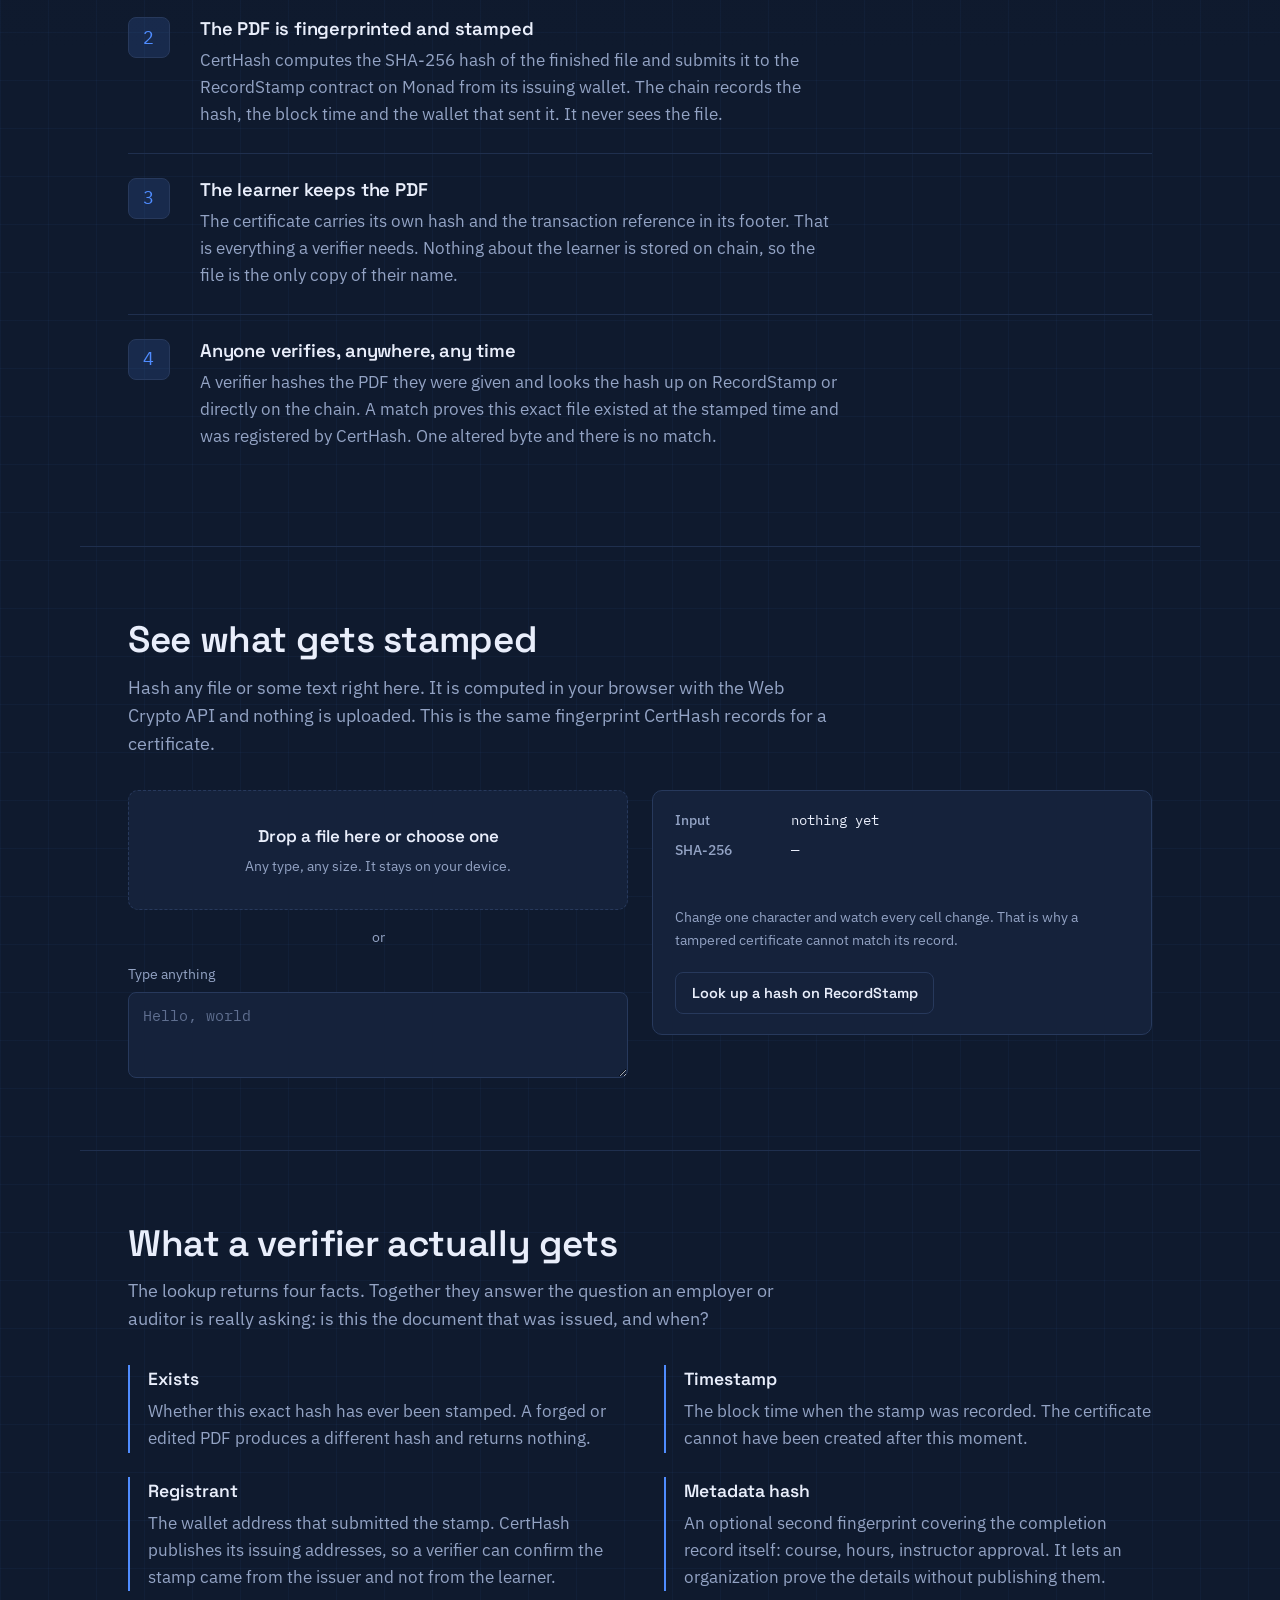
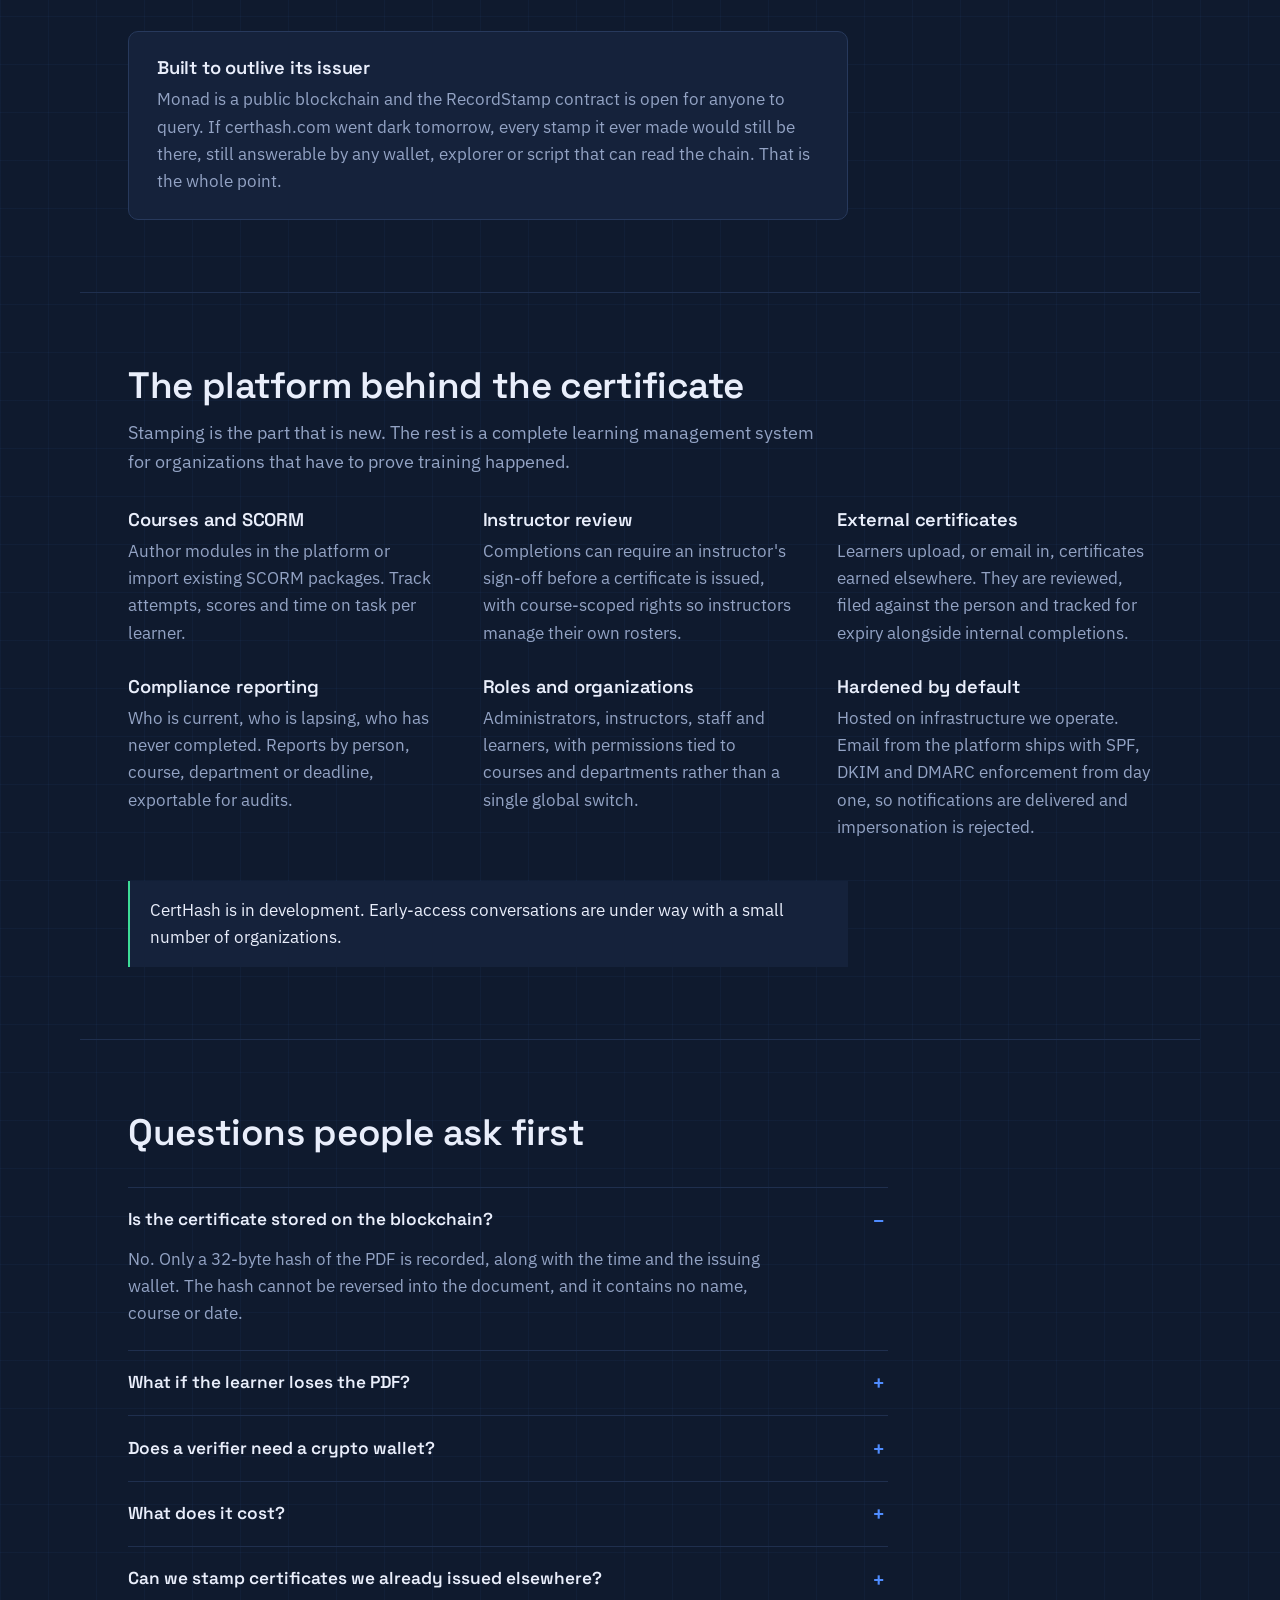
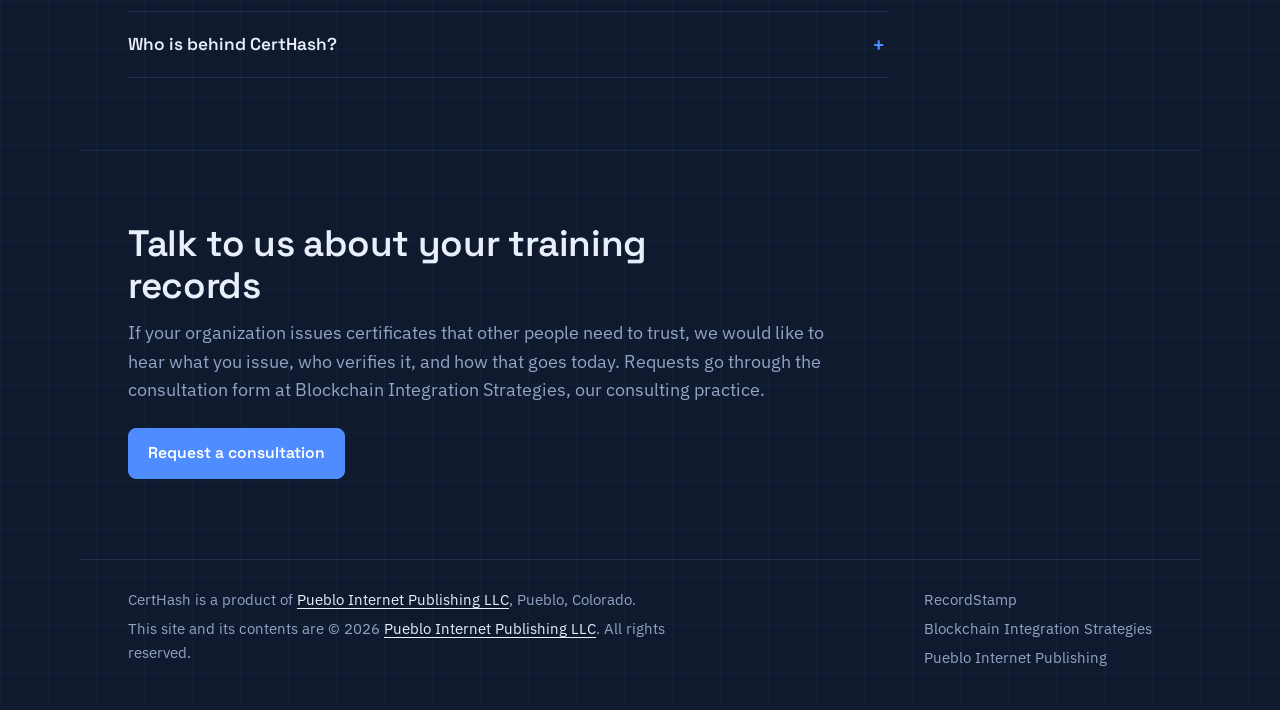
==== commit d273ed27: "Restore full site from archive/pre-holding-20261020 Co-Authored-By: Claude Fable 5.1 <noreply@anthro" ====
--- a/index.html
+++ b/index.html
@@ -1,26 +1,307 @@
 <!doctype html>
 <html lang="en">
 <head>
-<meta charset="utf-8">
-<meta name="viewport" content="width=device-width,initial-scale=1">
-<title>CertHash</title>
-<meta name="description" content="CertHash: this site is not yet open.">
-<style>
-:root{--bg:#f6f4ef;--fg:#1d1d1b;--muted:#6b6862}
-@media (prefers-color-scheme:dark){:root{--bg:#151513;--fg:#ecebe6;--muted:#9a978f}}
-html,body{margin:0;background:var(--bg);color:var(--fg);font:18px/1.5 Georgia,'Times New Roman',serif}
-main{min-height:100vh;display:flex;flex-direction:column;justify-content:center;align-items:center;text-align:center;padding:16px}
-h1{font-weight:normal;font-size:1.6rem;margin:0 0 .5rem}
-p{margin:.25rem 0;color:var(--muted)}
-footer{position:fixed;bottom:12px;left:0;right:0;text-align:center;font-size:.85rem;color:var(--muted)}
-</style>
+  <meta charset="utf-8">
+  <meta name="viewport" content="width=device-width, initial-scale=1">
+  <title>CertHash</title>
+  <meta name="description" content="CertHash is a learning management system whose completion certificates stay verifiable on a public blockchain, even if the system that issued them is gone.">
+  <link rel="canonical" href="https://certhash.com/">
+  <link rel="icon" href="favicon.svg" type="image/svg+xml">
+  <link rel="icon" href="favicon-32x32.png" sizes="32x32" type="image/png">
+  <link rel="icon" href="favicon-16x16.png" sizes="16x16" type="image/png">
+  <link rel="apple-touch-icon" href="apple-touch-icon.png">
+  <meta property="og:type" content="website">
+  <meta property="og:title" content="CertHash">
+  <meta property="og:description" content="Completion certificates that stay verifiable after the system that issued them is gone.">
+  <meta property="og:url" content="https://certhash.com/">
+  <meta property="og:image" content="https://certhash.com/og-image.png">
+  <meta name="twitter:card" content="summary_large_image">
+  <link rel="preconnect" href="https://fonts.googleapis.com">
+  <link rel="preconnect" href="https://fonts.gstatic.com" crossorigin>
+  <link href="https://fonts.googleapis.com/css2?family=Space+Grotesk:wght@500;600;700&family=IBM+Plex+Sans:ital,wght@0,400;0,500;0,600;1,400&family=IBM+Plex+Mono:wght@400;500&display=swap" rel="stylesheet">
+  <link rel="stylesheet" href="styles.css">
 </head>
 <body>
-<main>
-<h1>CertHash</h1>
-<p>Coming in the future.</p>
-<p>This site is not yet open. Nothing here is an offer of goods or services.</p>
-</main>
-<footer>&copy; 2026 Pueblo Internet Publishing LLC</footer>
+  <a class="skip" href="#how">Skip to how it works</a>
+
+  <header class="masthead">
+    <a class="wordmark" href="/" aria-label="CertHash home">
+      <svg class="mark" viewBox="0 0 32 32" aria-hidden="true">
+        <rect x="3" y="3" width="26" height="26" rx="5" fill="none" stroke="currentColor" stroke-width="2"/>
+        <path d="M10 16.5l4 4 8-9" fill="none" stroke="currentColor" stroke-width="2.4" stroke-linecap="round" stroke-linejoin="round"/>
+      </svg>
+      <span>Cert<b>Hash</b></span>
+    </a>
+    <nav class="menu" aria-label="Site">
+      <a href="#how">How it works</a>
+      <a href="#verify">Verification</a>
+      <a href="#platform">Platform</a>
+      <a href="#faq">Questions</a>
+    </nav>
+    <a class="button primary small" href="https://blockchainintegrationstrategies.com/#contact">Request early access</a>
+  </header>
+
+  <main>
+    <!-- Hero -->
+    <section class="hero">
+      <div class="hero-copy">
+        <h1>Completion certificates that stay verifiable after the system that issued them is gone.</h1>
+        <p class="lede">CertHash is a learning management system that records a fingerprint of every certificate it issues on a public blockchain. Anyone can check a certificate against that record. No CertHash account, no API, no CertHash at all.</p>
+        <div class="actions">
+          <a class="button primary" href="https://blockchainintegrationstrategies.com/#contact">Request early access</a>
+          <a class="button" href="#demo">See what gets stamped</a>
+        </div>
+        <p class="fine">Stamping runs on <a href="https://recordstamp.com" rel="noopener">RecordStamp</a>, a timestamping service on the Monad blockchain. Only the hash goes on chain. The certificate and the learner's name never do.</p>
+      </div>
+
+      <figure class="instrument" aria-label="A sample certificate with its hash and a verification result">
+        <div class="certificate" id="sample-cert">
+          <div class="cert-head">
+            <span class="cert-issuer">Certificate of completion</span>
+            <span class="cert-serial">No. CH-2026-00417</span>
+          </div>
+          <p class="cert-name">Jordan Avery Reyes</p>
+          <p class="cert-course">has completed <em>Hazard Communication for Supervisors</em>, 4.0 hours, with instructor review.</p>
+          <div class="cert-foot">
+            <span>Issued 13 Oct 2026</span>
+            <span>Instructor: M. Okafor</span>
+          </div>
+        </div>
+        <div class="readout">
+          <div class="readout-row">
+            <span class="k">SHA-256</span>
+            <code class="v hash" id="sample-hash" aria-live="polite">computing…</code>
+          </div>
+          <div class="fingerprint" id="sample-fp" aria-hidden="true"></div>
+          <div class="readout-row">
+            <span class="k">Record</span>
+            <span class="v ok"><i class="dot"></i>Found on Monad</span>
+          </div>
+          <div class="readout-row">
+            <span class="k">Stamped</span>
+            <span class="v mono">2026-10-13 16:42:07 UTC</span>
+          </div>
+          <div class="readout-row">
+            <span class="k">Registrant</span>
+            <span class="v mono">0x7c3e…9a1f, CertHash issuing wallet</span>
+          </div>
+          <figcaption>Sample data. The hash above is computed live from the sample certificate's text; the record fields show what a real lookup returns.</figcaption>
+        </div>
+      </figure>
+    </section>
+
+    <!-- Problem -->
+    <section class="section" id="why">
+      <div class="section-head">
+        <h2>A certificate is only as durable as the database behind it.</h2>
+      </div>
+      <div class="columns">
+        <div>
+          <h3>When the issuer goes away</h3>
+          <p>Training vendors shut down, platforms get migrated, and records get lost in the move. The PDF survives on someone's laptop, but there is no longer anyone to ask whether it is real.</p>
+        </div>
+        <div>
+          <h3>When the PDF is edited</h3>
+          <p>A completion certificate is a document anyone can open in an editor. A changed name, date or course title looks exactly like the original. Verifying today means emailing the issuer and waiting.</p>
+        </div>
+        <div>
+          <h3>When the verifier has no account</h3>
+          <p>Employers, auditors and licensing boards are not users of your LMS. A verification method that needs a login, a vendor portal or an API key is a method most of them will not use.</p>
+        </div>
+      </div>
+    </section>
+
+    <!-- How it works -->
+    <section class="section" id="how">
+      <div class="section-head">
+        <h2>How a CertHash certificate is issued and checked</h2>
+        <p>Four steps. The first two happen inside CertHash. The last two work without it.</p>
+      </div>
+      <ol class="steps">
+        <li>
+          <span class="n">1</span>
+          <div>
+            <h3>A learner completes a course</h3>
+            <p>Modules, SCORM packages, assessments and instructor review, the ordinary work of a learning management system. When the completion is approved, CertHash renders the certificate as a PDF.</p>
+          </div>
+        </li>
+        <li>
+          <span class="n">2</span>
+          <div>
+            <h3>The PDF is fingerprinted and stamped</h3>
+            <p>CertHash computes the SHA-256 hash of the finished file and submits it to the RecordStamp contract on Monad from its issuing wallet. The chain records the hash, the block time and the wallet that sent it. It never sees the file.</p>
+          </div>
+        </li>
+        <li>
+          <span class="n">3</span>
+          <div>
+            <h3>The learner keeps the PDF</h3>
+            <p>The certificate carries its own hash and the transaction reference in its footer. That is everything a verifier needs. Nothing about the learner is stored on chain, so the file is the only copy of their name.</p>
+          </div>
+        </li>
+        <li>
+          <span class="n">4</span>
+          <div>
+            <h3>Anyone verifies, anywhere, any time</h3>
+            <p>A verifier hashes the PDF they were given and looks the hash up on RecordStamp or directly on the chain. A match proves this exact file existed at the stamped time and was registered by CertHash. One altered byte and there is no match.</p>
+          </div>
+        </li>
+      </ol>
+    </section>
+
+    <!-- Demo -->
+    <section class="section" id="demo">
+      <div class="section-head">
+        <h2>See what gets stamped</h2>
+        <p>Hash any file or some text right here. It is computed in your browser with the Web Crypto API and nothing is uploaded. This is the same fingerprint CertHash records for a certificate.</p>
+      </div>
+      <div class="demo">
+        <div class="demo-input">
+          <label class="drop" id="drop" for="file">
+            <input type="file" id="file">
+            <span class="drop-title">Drop a file here or choose one</span>
+            <span class="drop-sub">Any type, any size. It stays on your device.</span>
+          </label>
+          <div class="or">or</div>
+          <label class="field">
+            <span>Type anything</span>
+            <textarea id="text" rows="3" placeholder="Hello, world"></textarea>
+          </label>
+        </div>
+        <div class="readout demo-readout">
+          <div class="readout-row">
+            <span class="k">Input</span>
+            <span class="v mono" id="demo-name">nothing yet</span>
+          </div>
+          <div class="readout-row">
+            <span class="k">SHA-256</span>
+            <code class="v hash" id="demo-hash" aria-live="polite">—</code>
+          </div>
+          <div class="fingerprint" id="demo-fp" aria-hidden="true"></div>
+          <p class="demo-note" id="demo-note">Change one character and watch every cell change. That is why a tampered certificate cannot match its record.</p>
+          <a class="button small" id="demo-link" href="https://recordstamp.com" rel="noopener">Look up a hash on RecordStamp</a>
+        </div>
+      </div>
+    </section>
+
+    <!-- Verification -->
+    <section class="section" id="verify">
+      <div class="section-head">
+        <h2>What a verifier actually gets</h2>
+        <p>The lookup returns four facts. Together they answer the question an employer or auditor is really asking: is this the document that was issued, and when?</p>
+      </div>
+      <dl class="facts">
+        <div>
+          <dt>Exists</dt>
+          <dd>Whether this exact hash has ever been stamped. A forged or edited PDF produces a different hash and returns nothing.</dd>
+        </div>
+        <div>
+          <dt>Timestamp</dt>
+          <dd>The block time when the stamp was recorded. The certificate cannot have been created after this moment.</dd>
+        </div>
+        <div>
+          <dt>Registrant</dt>
+          <dd>The wallet address that submitted the stamp. CertHash publishes its issuing addresses, so a verifier can confirm the stamp came from the issuer and not from the learner.</dd>
+        </div>
+        <div>
+          <dt>Metadata hash</dt>
+          <dd>An optional second fingerprint covering the completion record itself: course, hours, instructor approval. It lets an organization prove the details without publishing them.</dd>
+        </div>
+      </dl>
+      <div class="independence">
+        <h3>Built to outlive its issuer</h3>
+        <p>Monad is a public blockchain and the RecordStamp contract is open for anyone to query. If certhash.com went dark tomorrow, every stamp it ever made would still be there, still answerable by any wallet, explorer or script that can read the chain. That is the whole point.</p>
+      </div>
+    </section>
+
+    <!-- Platform -->
+    <section class="section" id="platform">
+      <div class="section-head">
+        <h2>The platform behind the certificate</h2>
+        <p>Stamping is the part that is new. The rest is a complete learning management system for organizations that have to prove training happened.</p>
+      </div>
+      <div class="features">
+        <div>
+          <h3>Courses and SCORM</h3>
+          <p>Author modules in the platform or import existing SCORM packages. Track attempts, scores and time on task per learner.</p>
+        </div>
+        <div>
+          <h3>Instructor review</h3>
+          <p>Completions can require an instructor's sign-off before a certificate is issued, with course-scoped rights so instructors manage their own rosters.</p>
+        </div>
+        <div>
+          <h3>External certificates</h3>
+          <p>Learners upload, or email in, certificates earned elsewhere. They are reviewed, filed against the person and tracked for expiry alongside internal completions.</p>
+        </div>
+        <div>
+          <h3>Compliance reporting</h3>
+          <p>Who is current, who is lapsing, who has never completed. Reports by person, course, department or deadline, exportable for audits.</p>
+        </div>
+        <div>
+          <h3>Roles and organizations</h3>
+          <p>Administrators, instructors, staff and learners, with permissions tied to courses and departments rather than a single global switch.</p>
+        </div>
+        <div>
+          <h3>Hardened by default</h3>
+          <p>Hosted on infrastructure we operate. Email from the platform ships with SPF, DKIM and DMARC enforcement from day one, so notifications are delivered and impersonation is rejected.</p>
+        </div>
+      </div>
+      <p class="status-line">CertHash is in development. Early-access conversations are under way with a small number of organizations.</p>
+    </section>
+
+    <!-- FAQ -->
+    <section class="section" id="faq">
+      <div class="section-head">
+        <h2>Questions people ask first</h2>
+      </div>
+      <div class="faq">
+        <details open>
+          <summary>Is the certificate stored on the blockchain?</summary>
+          <p>No. Only a 32-byte hash of the PDF is recorded, along with the time and the issuing wallet. The hash cannot be reversed into the document, and it contains no name, course or date.</p>
+        </details>
+        <details>
+          <summary>What if the learner loses the PDF?</summary>
+          <p>CertHash keeps the issued file and can re-issue it while the platform is running. The reissued file is byte-identical, so it matches the original stamp. Learners are also encouraged to keep their own copy, because the file is what gets verified.</p>
+        </details>
+        <details>
+          <summary>Does a verifier need a crypto wallet?</summary>
+          <p>No. Reading the chain needs no wallet and costs nothing. RecordStamp's verify page does it in a browser, and the contract can be queried by any public explorer or a few lines of code.</p>
+        </details>
+        <details>
+          <summary>What does it cost?</summary>
+          <p>CertHash is a paid platform. An LMS deployment is priced per user, and certificate issuers pay a fee for each certificate stamped on chain, which covers the stamping, the network gas and the hosted record. Pricing is shared with organizations during early access. Verifying a certificate is always free: anyone can check a hash against the chain without an account or a fee.</p>
+        </details>
+        <details>
+          <summary>Can we stamp certificates we already issued elsewhere?</summary>
+          <p>Yes. Any file can be stamped, including certificates from a previous vendor or paper certificates that have been scanned. The stamp proves the file existed as of now; it does not backdate it.</p>
+        </details>
+        <details>
+          <summary>Who is behind CertHash?</summary>
+          <p>CertHash is built by Pueblo Internet Publishing LLC in Pueblo, Colorado. RecordStamp is a sister project from Blockchain Integration Strategies, the company's consulting practice.</p>
+        </details>
+      </div>
+    </section>
+
+    <!-- Contact -->
+    <section class="section contact" id="contact">
+      <h2>Talk to us about your training records</h2>
+      <p>If your organization issues certificates that other people need to trust, we would like to hear what you issue, who verifies it, and how that goes today. Requests go through the consultation form at Blockchain Integration Strategies, our consulting practice.</p>
+      <a class="button primary" href="https://blockchainintegrationstrategies.com/#contact">Request a consultation</a>
+    </section>
+  </main>
+
+  <footer class="colophon">
+    <div>
+      <p>CertHash is a product of <a href="https://pueblointernetpublishing.com/" rel="noopener">Pueblo Internet Publishing LLC</a>, Pueblo, Colorado.</p>
+      <p>This site and its contents are &copy; <span id="year">2026</span> <a href="https://pueblointernetpublishing.com/" rel="noopener">Pueblo Internet Publishing LLC</a>. All rights reserved.</p>
+    </div>
+    <nav aria-label="Related">
+      <a href="https://recordstamp.com" rel="noopener">RecordStamp</a>
+      <a href="https://blockchainintegrationstrategies.com" rel="noopener">Blockchain Integration Strategies</a>
+      <a href="https://pueblointernetpublishing.com" rel="noopener">Pueblo Internet Publishing</a>
+    </nav>
+  </footer>
+
+  <script src="app.js"></script>
 </body>
 </html>
--- a/styles.css
+++ b/styles.css
@@ -0,0 +1,328 @@
+:root {
+  --field: #0f1a2e;
+  --field-deep: #0a1322;
+  --panel: #15223b;
+  --panel-2: #1b2b49;
+  --line: #27395c;
+  --line-soft: #1f2f4e;
+  --cobalt: #4f8cff;
+  --cobalt-deep: #2f6be6;
+  --cobalt-dim: rgba(79, 140, 255, 0.14);
+  --verify: #3ddc97;
+  --text: #e9eefb;
+  --muted: #93a3c4;
+  --paper: #f6f8fc;
+  --paper-ink: #1a2238;
+  --paper-rule: #c9d2e4;
+  --measure: 64ch;
+  --gutter: clamp(1.25rem, 4vw, 3rem);
+  --display: 'Space Grotesk', 'Segoe UI', system-ui, sans-serif;
+  --body: 'IBM Plex Sans', 'Segoe UI', system-ui, sans-serif;
+  --mono: 'IBM Plex Mono', ui-monospace, 'SFMono-Regular', Menlo, monospace;
+  --wrap: 1120px;
+}
+
+* { box-sizing: border-box; }
+html { scroll-behavior: smooth; }
+@media (prefers-reduced-motion: reduce) { html { scroll-behavior: auto; } * { transition: none !important; } }
+
+body {
+  margin: 0;
+  font-family: var(--body);
+  font-size: 1.0625rem;
+  line-height: 1.6;
+  color: var(--text);
+  background-color: var(--field);
+  background-image:
+    linear-gradient(rgba(79, 140, 255, 0.045) 1px, transparent 1px),
+    linear-gradient(90deg, rgba(79, 140, 255, 0.045) 1px, transparent 1px),
+    radial-gradient(900px 500px at 85% -5%, rgba(79, 140, 255, 0.18), transparent 70%),
+    linear-gradient(180deg, var(--field-deep), var(--field) 30%);
+  background-size: 48px 48px, 48px 48px, auto, auto;
+  min-height: 100vh;
+}
+
+a { color: inherit; }
+a:focus-visible, button:focus-visible, input:focus-visible, textarea:focus-visible, summary:focus-visible {
+  outline: 2px solid var(--cobalt);
+  outline-offset: 3px;
+}
+
+h1, h2, h3 { font-family: var(--display); letter-spacing: -0.01em; }
+h2 { font-weight: 600; font-size: clamp(1.7rem, 3vw, 2.3rem); line-height: 1.15; margin: 0 0 0.75rem; max-width: 26ch; }
+h3 { font-weight: 600; font-size: 1.15rem; line-height: 1.3; margin: 0 0 0.4rem; }
+p { margin: 0 0 1rem; }
+code { font-family: var(--mono); }
+
+.skip { position: absolute; left: -999px; top: 0; background: var(--cobalt); color: #fff; padding: 0.5rem 1rem; z-index: 10; }
+.skip:focus { left: 1rem; top: 1rem; }
+
+/* Buttons */
+.button {
+  display: inline-flex;
+  align-items: center;
+  gap: 0.5rem;
+  padding: 0.75rem 1.2rem;
+  border: 1px solid var(--line);
+  border-radius: 8px;
+  background: var(--panel);
+  color: var(--text);
+  font-family: var(--display);
+  font-weight: 600;
+  font-size: 0.98rem;
+  text-decoration: none;
+  transition: background 0.15s ease, border-color 0.15s ease;
+}
+.button:hover { background: var(--panel-2); border-color: var(--cobalt); }
+.button.primary { background: var(--cobalt); border-color: var(--cobalt); color: #fff; }
+.button.primary:hover { background: var(--cobalt-deep); border-color: var(--cobalt-deep); }
+.button.small { padding: 0.55rem 0.95rem; font-size: 0.9rem; }
+
+/* Masthead */
+.masthead {
+  max-width: var(--wrap);
+  margin: 0 auto;
+  padding: 1.25rem var(--gutter) 0;
+  display: flex;
+  align-items: center;
+  gap: 1.5rem;
+  flex-wrap: wrap;
+}
+.wordmark {
+  display: inline-flex;
+  align-items: center;
+  gap: 0.55rem;
+  font-family: var(--display);
+  font-size: 1.35rem;
+  font-weight: 500;
+  text-decoration: none;
+  color: var(--text);
+}
+.wordmark b { font-weight: 700; color: var(--cobalt); }
+.wordmark .mark { width: 28px; height: 28px; color: var(--cobalt); }
+.menu { display: flex; gap: 1.4rem; margin-left: auto; }
+.menu a { text-decoration: none; color: var(--muted); font-weight: 500; }
+.menu a:hover { color: var(--text); }
+
+/* Hero */
+.hero {
+  max-width: var(--wrap);
+  margin: 0 auto;
+  padding: clamp(3rem, 7vw, 5.5rem) var(--gutter) clamp(2rem, 5vw, 4rem);
+  display: grid;
+  grid-template-columns: minmax(0, 1.05fr) minmax(0, 0.95fr);
+  gap: clamp(2rem, 5vw, 4.5rem);
+  align-items: center;
+}
+.hero-copy h1 {
+  font-size: clamp(2rem, 4.2vw, 3.1rem);
+  font-weight: 600;
+  line-height: 1.1;
+  margin: 0 0 1.25rem;
+  max-width: 20ch;
+}
+.lede { font-size: 1.2rem; color: var(--muted); max-width: var(--measure); margin-bottom: 1.5rem; }
+.actions { display: flex; gap: 0.75rem; flex-wrap: wrap; margin-bottom: 1.25rem; }
+.fine { color: var(--muted); font-size: 0.95rem; max-width: 56ch; margin: 0; }
+.fine a { color: var(--text); text-underline-offset: 3px; }
+
+/* The instrument: certificate + readout */
+.instrument { margin: 0; display: grid; gap: 0; min-width: 0; }
+.certificate {
+  background: var(--paper);
+  color: var(--paper-ink);
+  border-radius: 10px 10px 0 0;
+  padding: 1.5rem 1.6rem 1.3rem;
+  box-shadow: 0 30px 60px rgba(0, 0, 0, 0.45);
+  position: relative;
+  border-bottom: 1px dashed var(--paper-rule);
+}
+.cert-head { display: flex; justify-content: space-between; gap: 1rem; font-size: 0.85rem; color: #55607a; margin-bottom: 1.1rem; }
+.cert-serial { font-family: var(--mono); }
+.cert-name { font-family: var(--display); font-size: 1.7rem; font-weight: 600; margin: 0 0 0.35rem; letter-spacing: -0.01em; }
+.cert-course { margin: 0 0 1.2rem; font-size: 0.98rem; color: #333d55; max-width: 40ch; }
+.cert-course em { font-style: normal; font-weight: 600; color: var(--paper-ink); }
+.cert-foot { display: flex; justify-content: space-between; gap: 1rem; font-size: 0.82rem; color: #55607a; flex-wrap: wrap; }
+
+.readout {
+  background: var(--panel);
+  border: 1px solid var(--line);
+  border-top: 0;
+  border-radius: 0 0 10px 10px;
+  padding: 1.1rem 1.4rem 1.2rem;
+  display: grid;
+  gap: 0.55rem;
+  min-width: 0;
+}
+.readout-row { display: grid; grid-template-columns: 6.5rem 1fr; gap: 0.75rem; align-items: baseline; min-width: 0; }
+.readout .k { color: var(--muted); font-size: 0.85rem; font-weight: 500; }
+.readout .v { min-width: 0; }
+.readout .mono, .readout .hash { font-family: var(--mono); font-size: 0.88rem; }
+.readout .hash { word-break: break-all; line-height: 1.45; color: var(--text); }
+.readout .ok { color: var(--verify); font-weight: 600; display: inline-flex; align-items: center; gap: 0.45rem; }
+.readout .ok .dot { width: 8px; height: 8px; border-radius: 50%; background: var(--verify); box-shadow: 0 0 0 4px rgba(61, 220, 151, 0.18); }
+.readout figcaption { color: var(--muted); font-size: 0.82rem; margin-top: 0.3rem; line-height: 1.45; }
+
+.fingerprint { display: grid; grid-template-columns: repeat(32, 1fr); gap: 2px; height: 14px; margin: 0.15rem 0 0.3rem; }
+.fingerprint i { display: block; background: var(--cobalt); border-radius: 2px; }
+
+/* Sections */
+.section {
+  max-width: var(--wrap);
+  margin: 0 auto;
+  padding: clamp(2.5rem, 6vw, 4.5rem) var(--gutter);
+  border-top: 1px solid var(--line-soft);
+}
+.section-head { margin-bottom: 2rem; }
+.section-head p { color: var(--muted); max-width: var(--measure); font-size: 1.1rem; margin: 0; }
+
+.columns { display: grid; grid-template-columns: repeat(3, minmax(0, 1fr)); gap: 2rem; }
+.columns p { color: var(--muted); margin: 0; }
+
+/* Steps */
+.steps { list-style: none; margin: 0; padding: 0; display: grid; gap: 0; counter-reset: none; }
+.steps li {
+  display: grid;
+  grid-template-columns: 3.5rem 1fr;
+  gap: 1rem;
+  padding: 1.5rem 0;
+  border-top: 1px solid var(--line-soft);
+}
+.steps li:first-child { border-top: 0; padding-top: 0; }
+.steps .n {
+  font-family: var(--mono);
+  font-size: 1.1rem;
+  color: var(--cobalt);
+  border: 1px solid var(--line);
+  border-radius: 8px;
+  width: 2.6rem;
+  height: 2.6rem;
+  display: inline-flex;
+  align-items: center;
+  justify-content: center;
+  background: var(--cobalt-dim);
+}
+.steps p { color: var(--muted); margin: 0; max-width: var(--measure); }
+
+/* Demo */
+.demo { display: grid; grid-template-columns: minmax(0, 1fr) minmax(0, 1fr); gap: 1.5rem; align-items: start; }
+.demo-input { display: grid; gap: 0.9rem; }
+.drop {
+  display: grid;
+  gap: 0.25rem;
+  justify-items: center;
+  text-align: center;
+  padding: 2rem 1.25rem;
+  border: 1.5px dashed var(--line);
+  border-radius: 10px;
+  background: var(--panel);
+  cursor: pointer;
+  transition: border-color 0.15s ease, background 0.15s ease;
+}
+.drop:hover, .drop.over { border-color: var(--cobalt); background: var(--panel-2); }
+.drop input { position: absolute; width: 1px; height: 1px; opacity: 0; }
+.drop:focus-within { outline: 2px solid var(--cobalt); outline-offset: 3px; }
+.drop-title { font-family: var(--display); font-weight: 600; }
+.drop-sub { color: var(--muted); font-size: 0.9rem; }
+.or { text-align: center; color: var(--muted); font-size: 0.9rem; }
+.field { display: grid; gap: 0.4rem; }
+.field span { color: var(--muted); font-size: 0.9rem; }
+.field textarea {
+  width: 100%;
+  resize: vertical;
+  padding: 0.75rem 0.9rem;
+  border: 1px solid var(--line);
+  border-radius: 8px;
+  background: var(--panel);
+  color: var(--text);
+  font-family: var(--mono);
+  font-size: 0.95rem;
+}
+.field textarea::placeholder { color: #5f6f90; }
+.demo-readout { border-top: 1px solid var(--line); border-radius: 10px; }
+.demo-note { color: var(--muted); font-size: 0.9rem; margin: 0.25rem 0 0.75rem; }
+.demo-readout .button { justify-self: start; }
+
+/* Facts */
+.facts { display: grid; grid-template-columns: repeat(2, minmax(0, 1fr)); gap: 1.5rem 3rem; margin: 0 0 2.5rem; }
+.facts > div { border-left: 2px solid var(--cobalt); padding-left: 1.1rem; }
+.facts dt { font-family: var(--display); font-weight: 600; font-size: 1.1rem; margin-bottom: 0.3rem; }
+.facts dd { margin: 0; color: var(--muted); }
+.independence {
+  background: var(--panel);
+  border: 1px solid var(--line);
+  border-radius: 10px;
+  padding: 1.5rem 1.75rem;
+  max-width: 72ch;
+}
+.independence p { margin: 0; color: var(--muted); }
+
+/* Features */
+.features { display: grid; grid-template-columns: repeat(3, minmax(0, 1fr)); gap: 1.75rem 2.5rem; }
+.features p { color: var(--muted); margin: 0; }
+.status-line { margin: 2.5rem 0 0; padding: 1rem 1.25rem; border-left: 2px solid var(--verify); background: var(--panel); color: var(--text); max-width: 72ch; }
+
+/* FAQ */
+.faq { max-width: 76ch; display: grid; gap: 0; }
+.faq details { border-top: 1px solid var(--line-soft); padding: 0.4rem 0; }
+.faq details:last-child { border-bottom: 1px solid var(--line-soft); }
+.faq summary {
+  cursor: pointer;
+  list-style: none;
+  font-family: var(--display);
+  font-weight: 600;
+  font-size: 1.08rem;
+  padding: 0.75rem 2.2rem 0.75rem 0;
+  position: relative;
+}
+.faq summary::-webkit-details-marker { display: none; }
+.faq summary::after {
+  content: "+";
+  position: absolute;
+  right: 0.25rem;
+  top: 0.65rem;
+  font-family: var(--mono);
+  color: var(--cobalt);
+  font-size: 1.2rem;
+}
+.faq details[open] summary::after { content: "–"; }
+.faq details p { color: var(--muted); margin: 0 0 1rem; max-width: var(--measure); }
+
+/* Contact */
+.contact { padding-bottom: clamp(3rem, 7vw, 5rem); }
+.contact p { color: var(--muted); max-width: var(--measure); font-size: 1.1rem; margin-bottom: 1.5rem; }
+
+/* Colophon */
+.colophon {
+  max-width: var(--wrap);
+  margin: 0 auto;
+  padding: 1.75rem var(--gutter) 2.5rem;
+  border-top: 1px solid var(--line-soft);
+  display: flex;
+  justify-content: space-between;
+  gap: 2rem;
+  flex-wrap: wrap;
+  color: var(--muted);
+  font-size: 0.92rem;
+}
+.colophon p { margin: 0 0 0.35rem; max-width: 60ch; }
+.colophon a { color: var(--text); text-underline-offset: 3px; }
+.colophon nav { display: grid; gap: 0.35rem; align-content: start; }
+.colophon nav a { color: var(--muted); text-decoration: none; }
+.colophon nav a:hover { color: var(--text); }
+
+/* Responsive */
+@media (max-width: 960px) {
+  .hero { grid-template-columns: 1fr; }
+  .columns, .features { grid-template-columns: repeat(2, minmax(0, 1fr)); }
+}
+@media (max-width: 700px) {
+  .masthead { gap: 0.75rem 1.25rem; }
+  .menu { margin-left: 0; width: 100%; order: 3; gap: 1.1rem; flex-wrap: wrap; }
+  .masthead .button { margin-left: auto; }
+  .columns, .features, .facts, .demo { grid-template-columns: 1fr; }
+  .readout-row { grid-template-columns: 1fr; gap: 0.15rem; }
+  .steps li { grid-template-columns: 2.8rem 1fr; gap: 0.75rem; }
+  .steps .n { width: 2.2rem; height: 2.2rem; font-size: 0.95rem; }
+  .cert-name { font-size: 1.4rem; }
+}
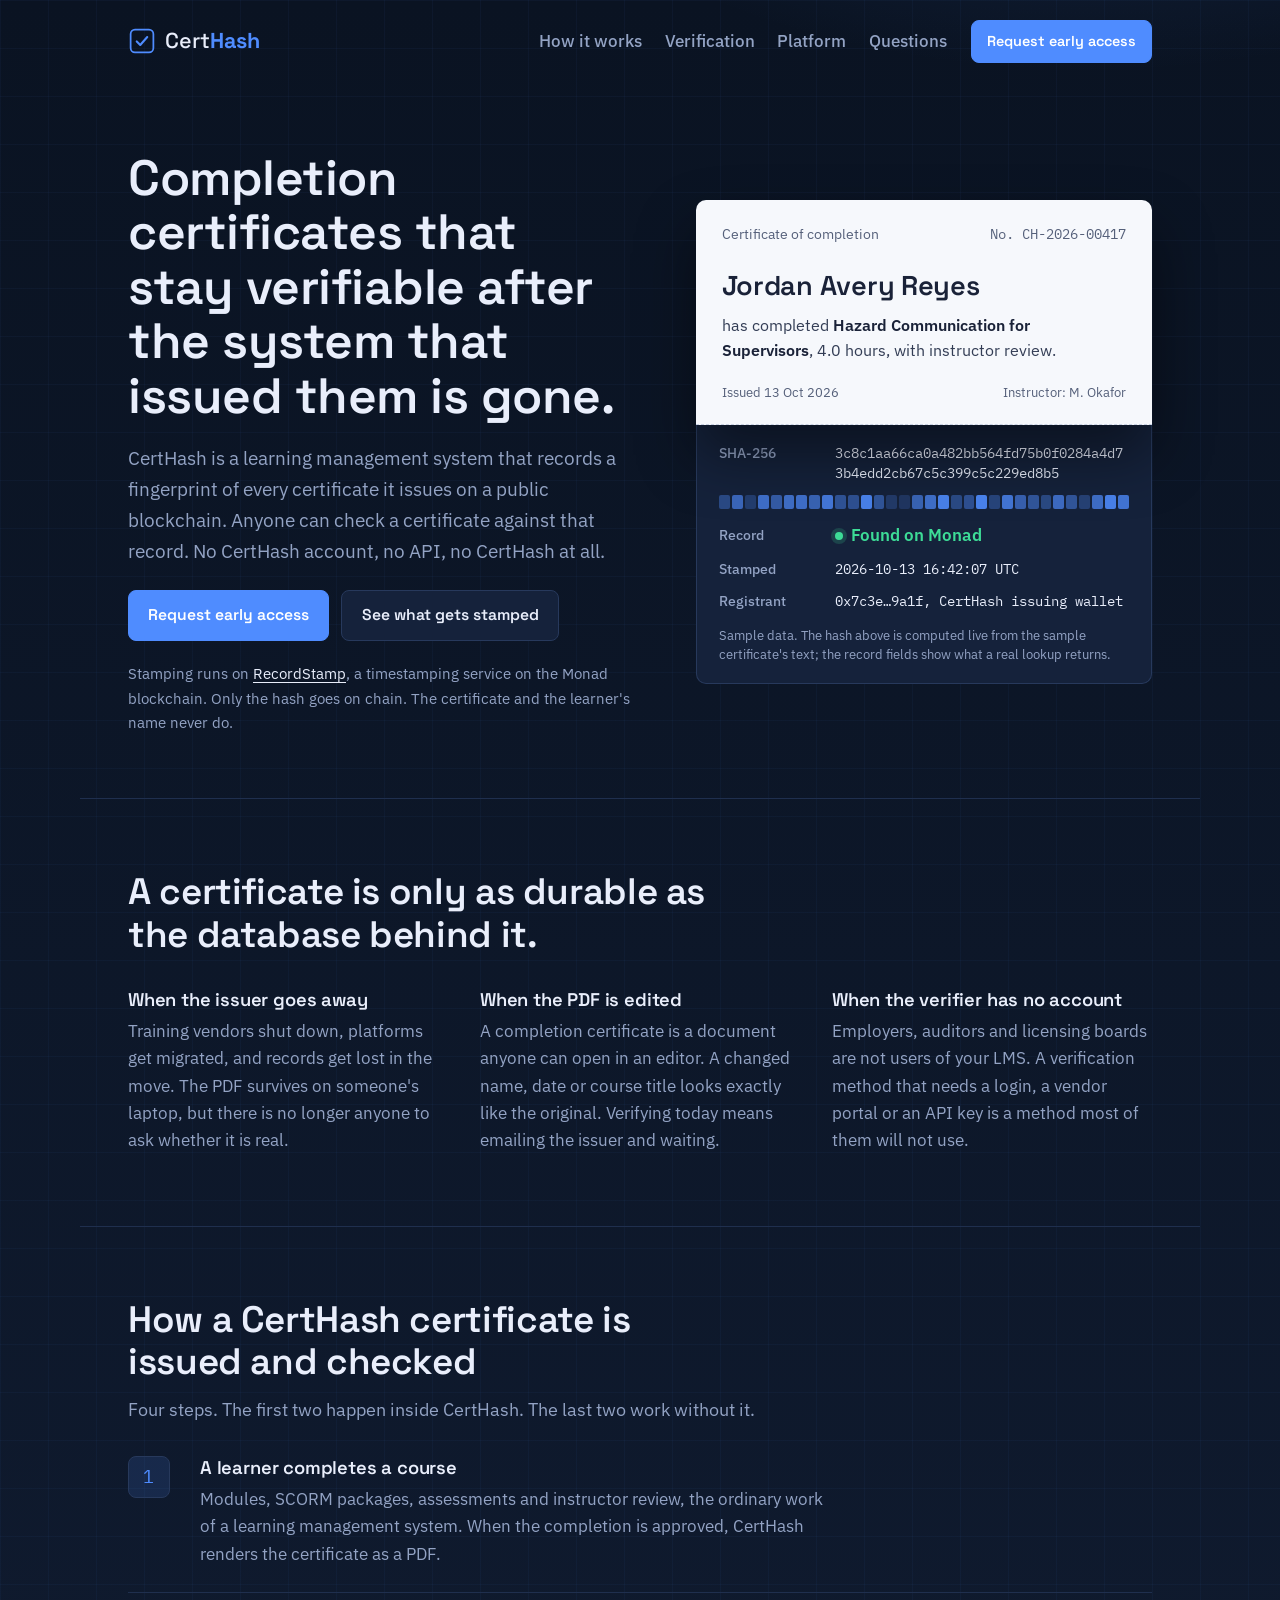
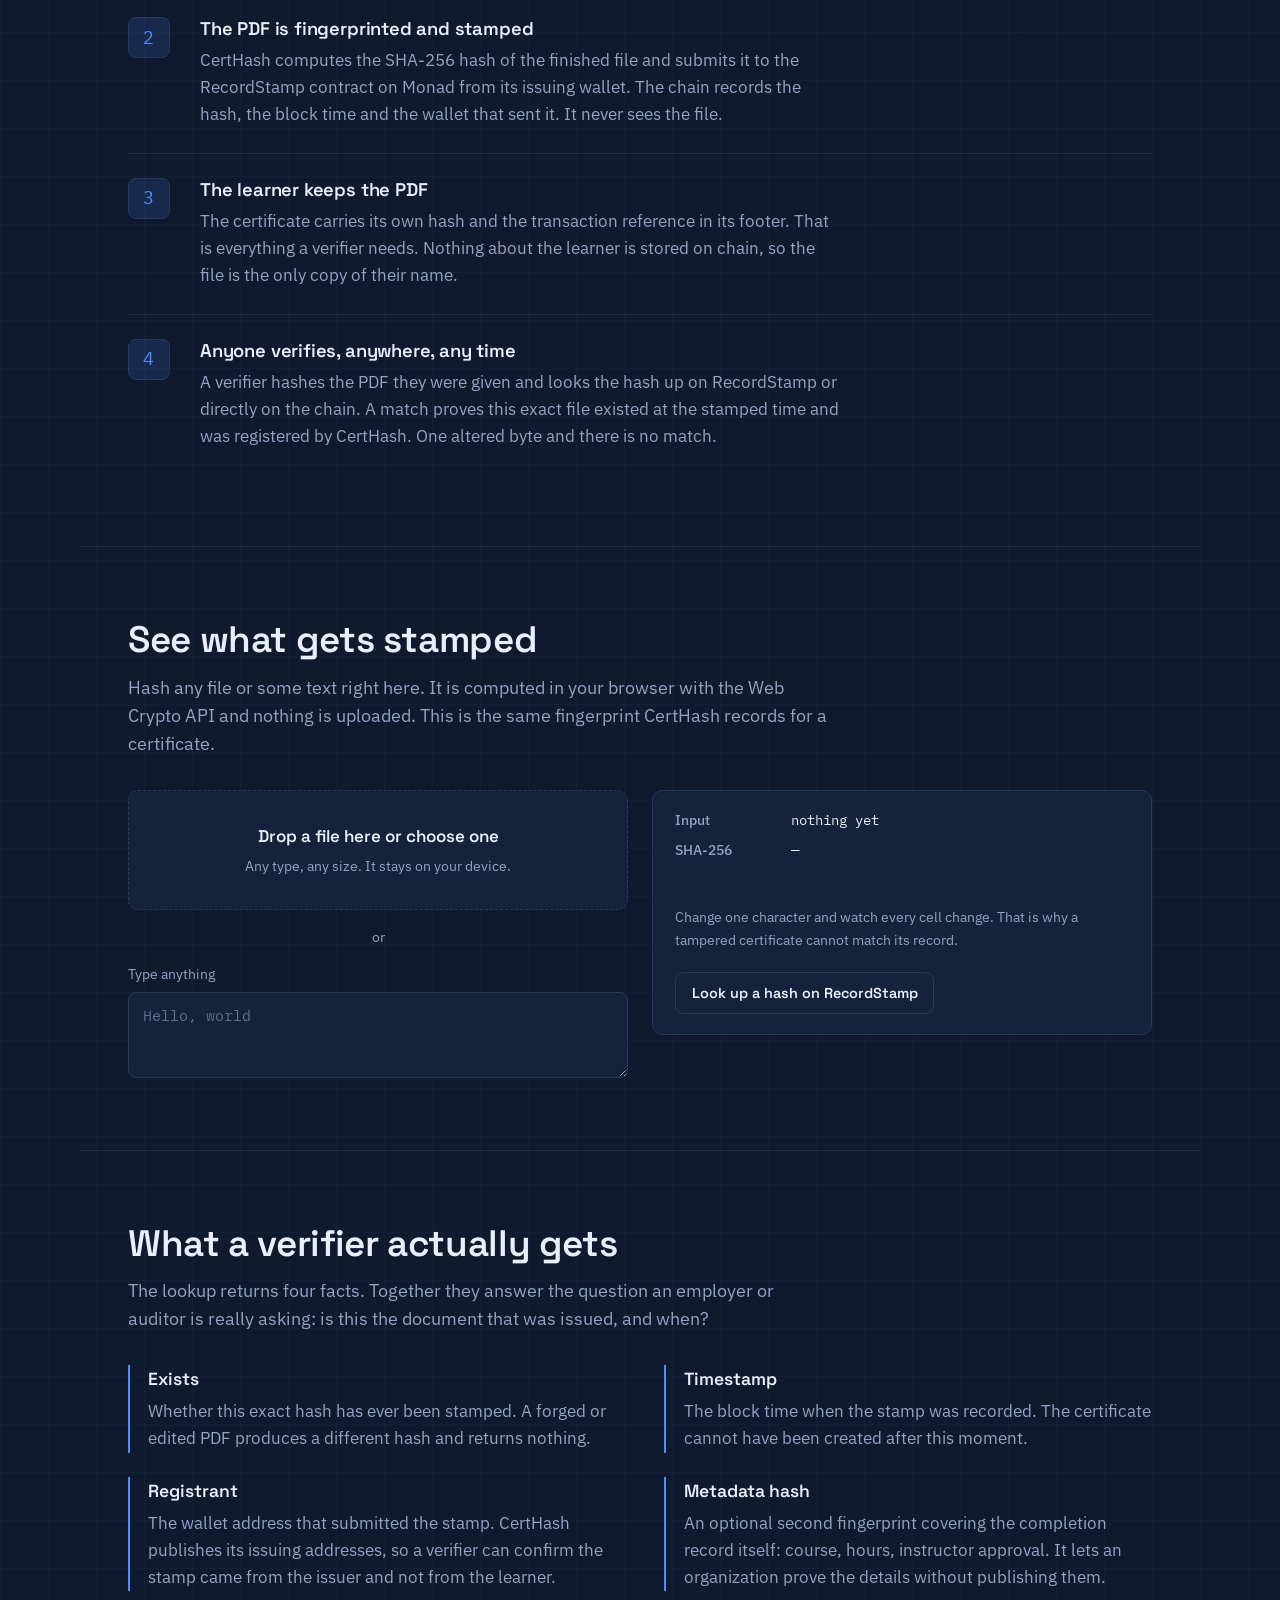
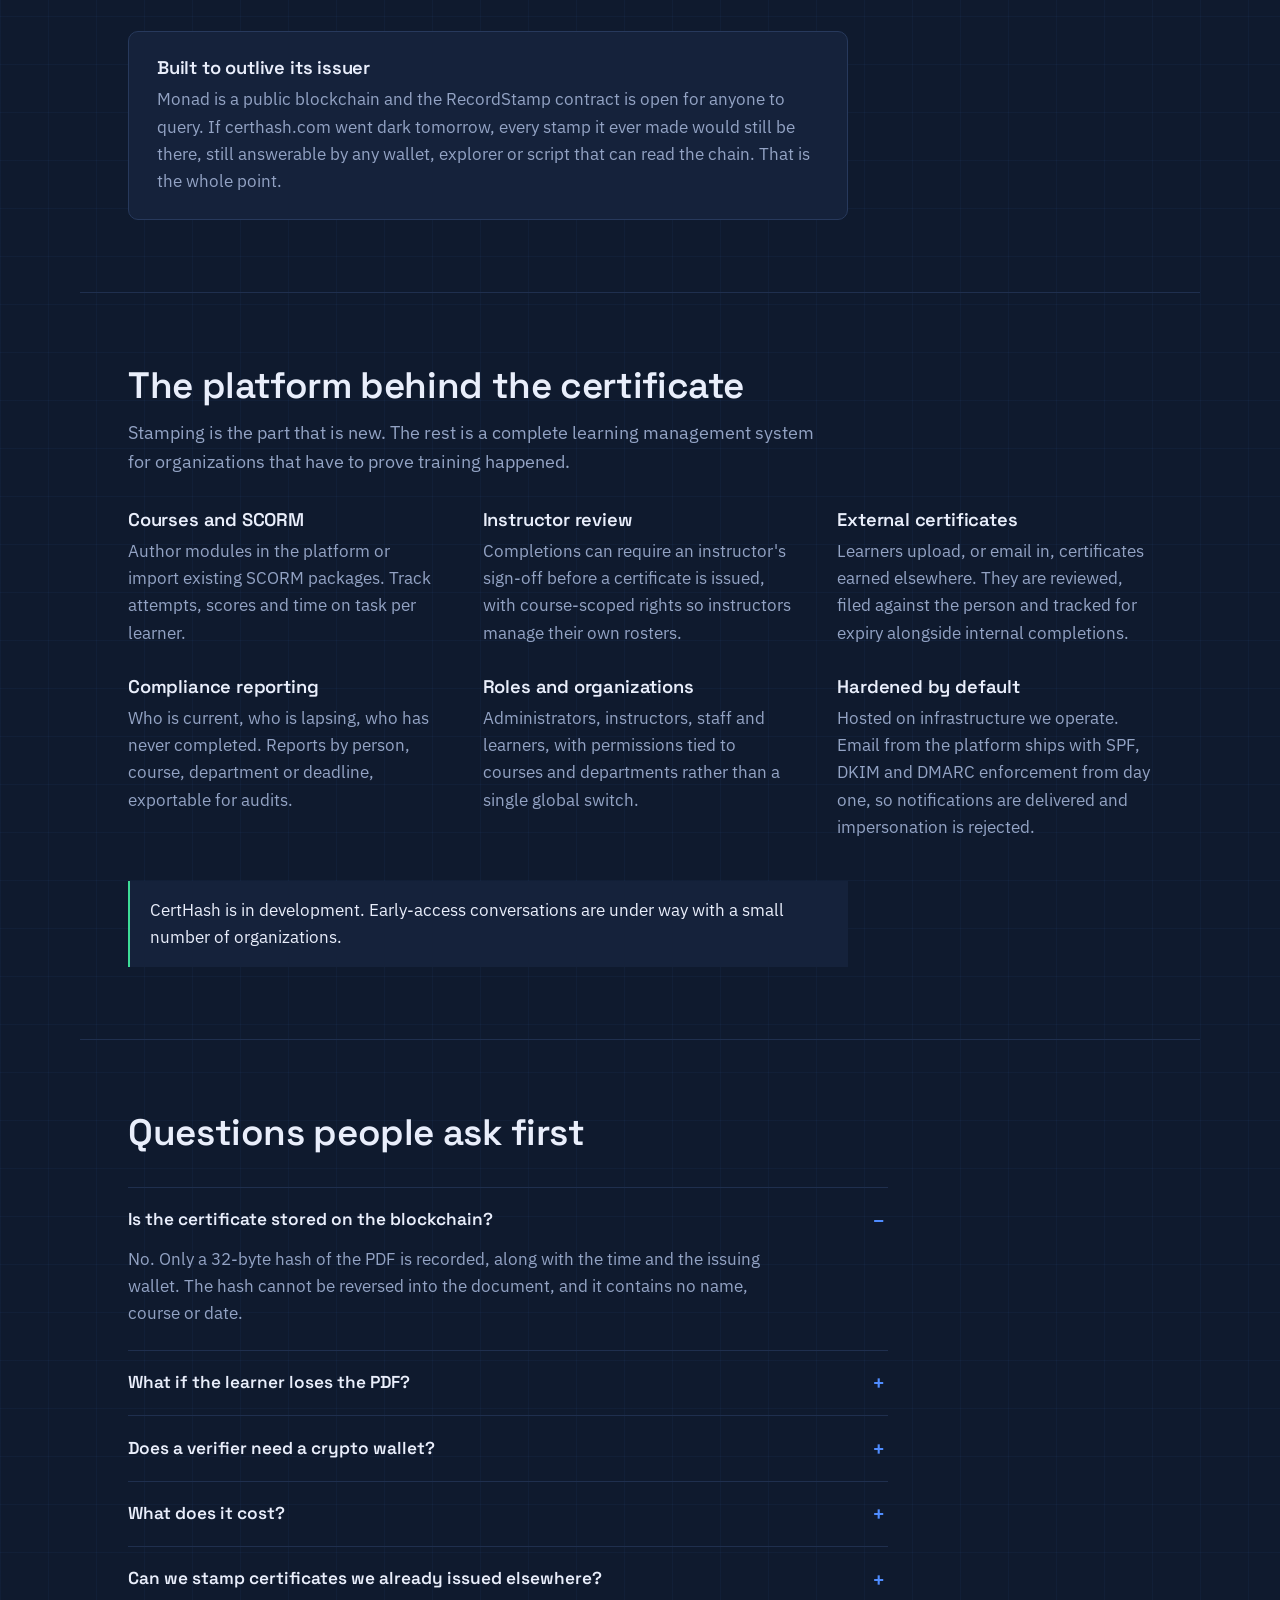
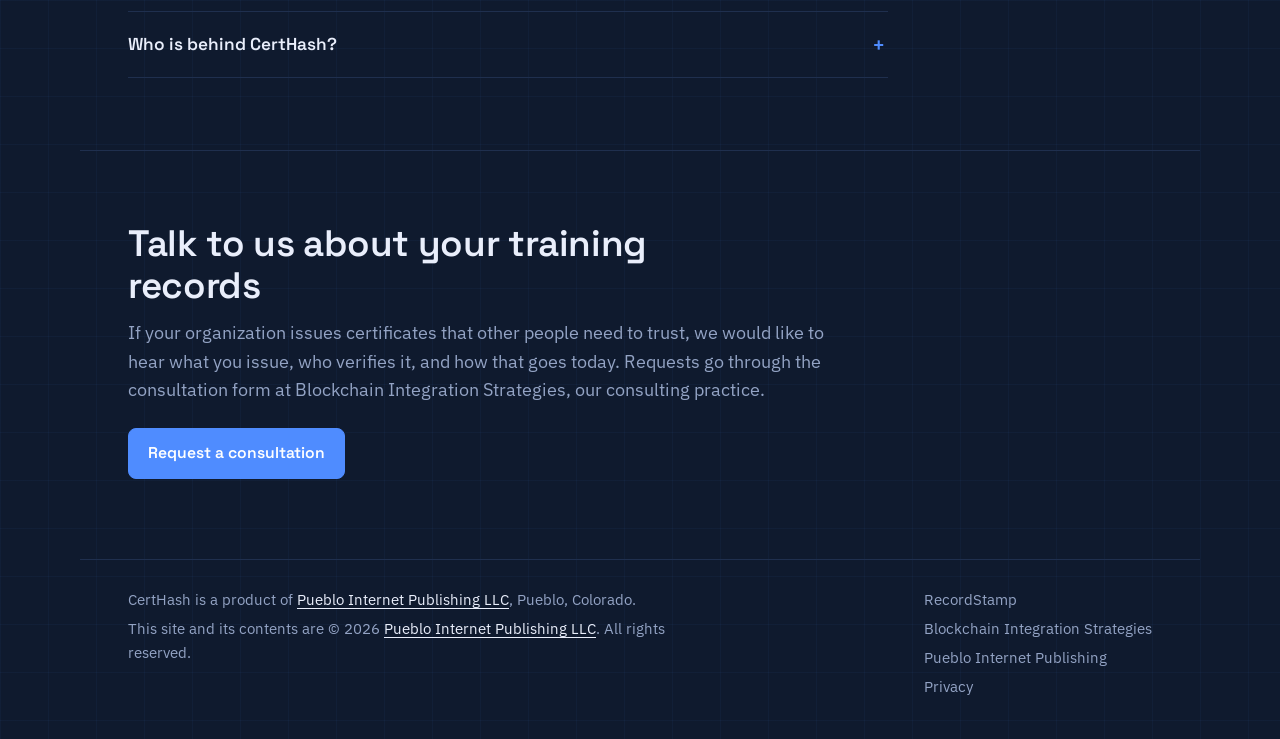
==== commit 183d2a92: "Privacy notice + footer link (hosting, Web Analytics, Google Fonts; the file demo stays in the brows" ====
--- a/index.html
+++ b/index.html
@@ -299,7 +299,8 @@
       <a href="https://recordstamp.com" rel="noopener">RecordStamp</a>
       <a href="https://blockchainintegrationstrategies.com" rel="noopener">Blockchain Integration Strategies</a>
       <a href="https://pueblointernetpublishing.com" rel="noopener">Pueblo Internet Publishing</a>
-    </nav>
+      <a href="/privacy.html">Privacy</a>
+      </nav>
   </footer>
 
   <script src="app.js"></script>
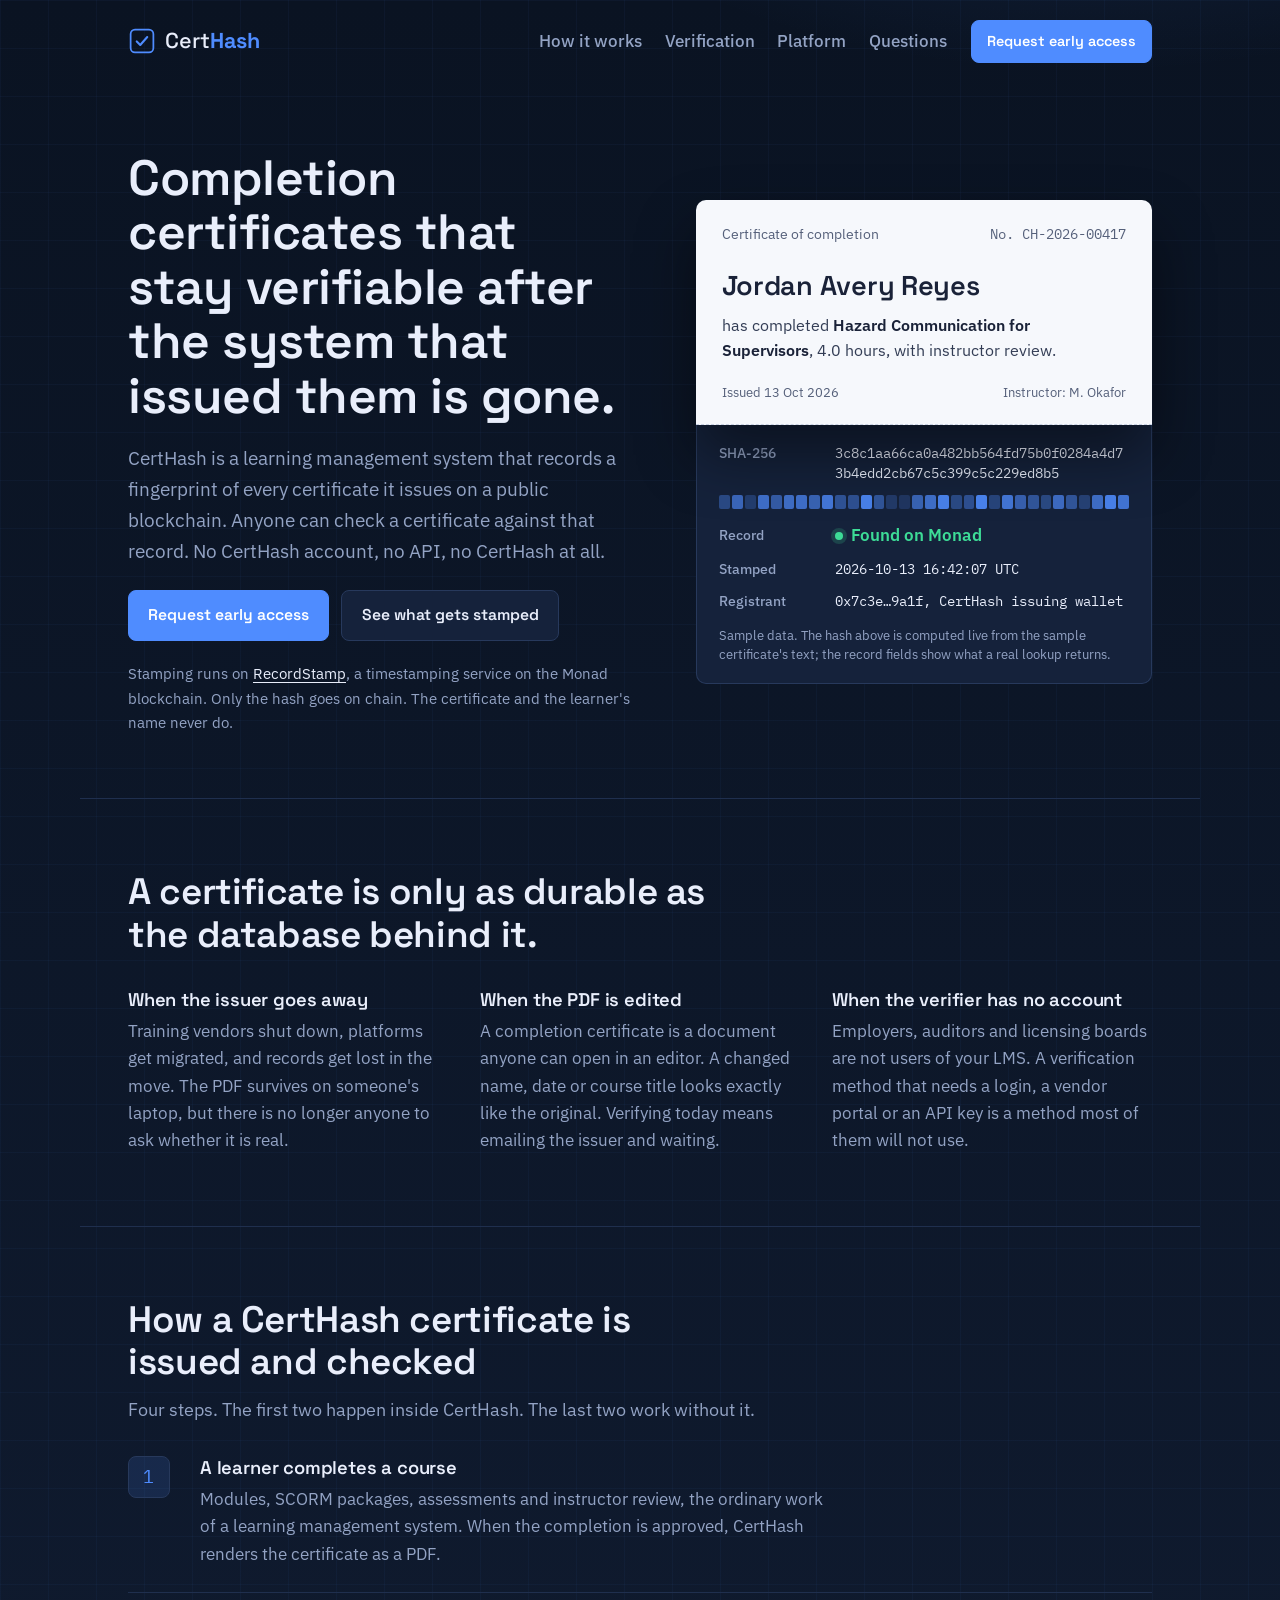
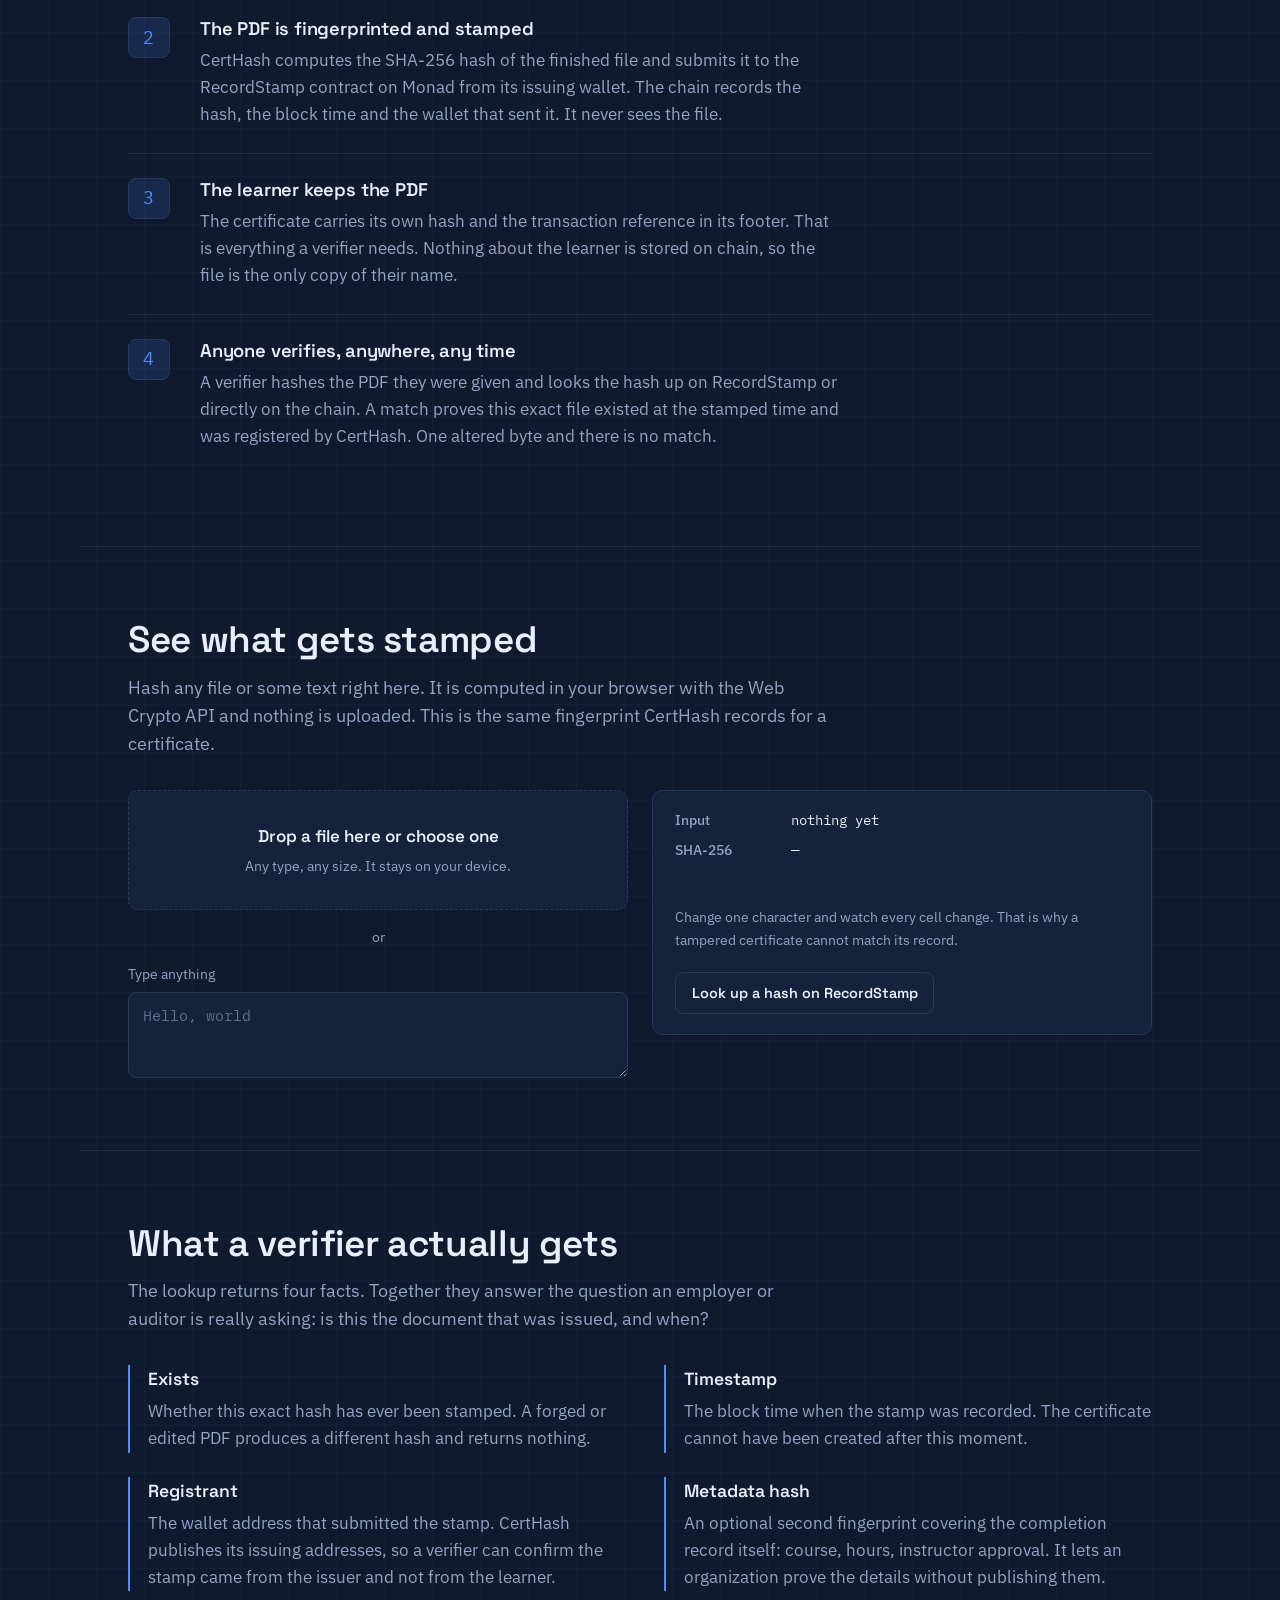
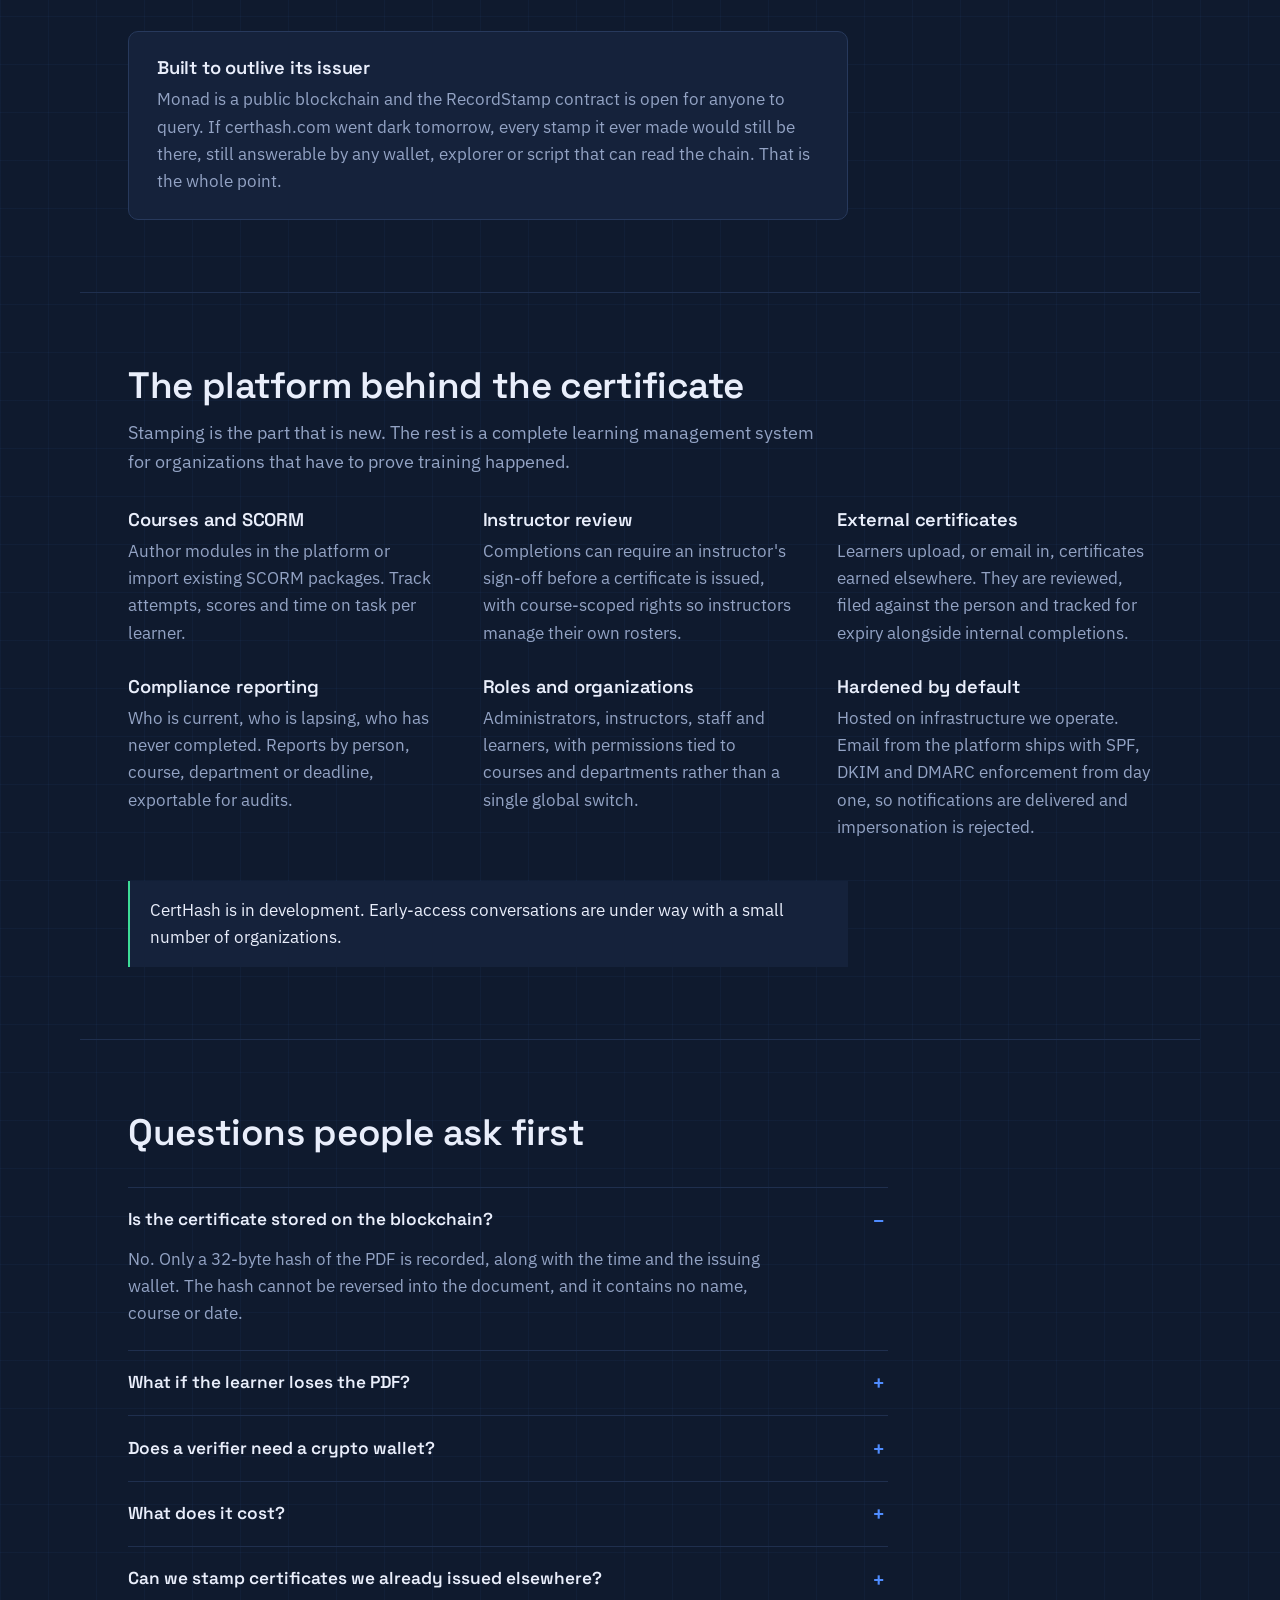
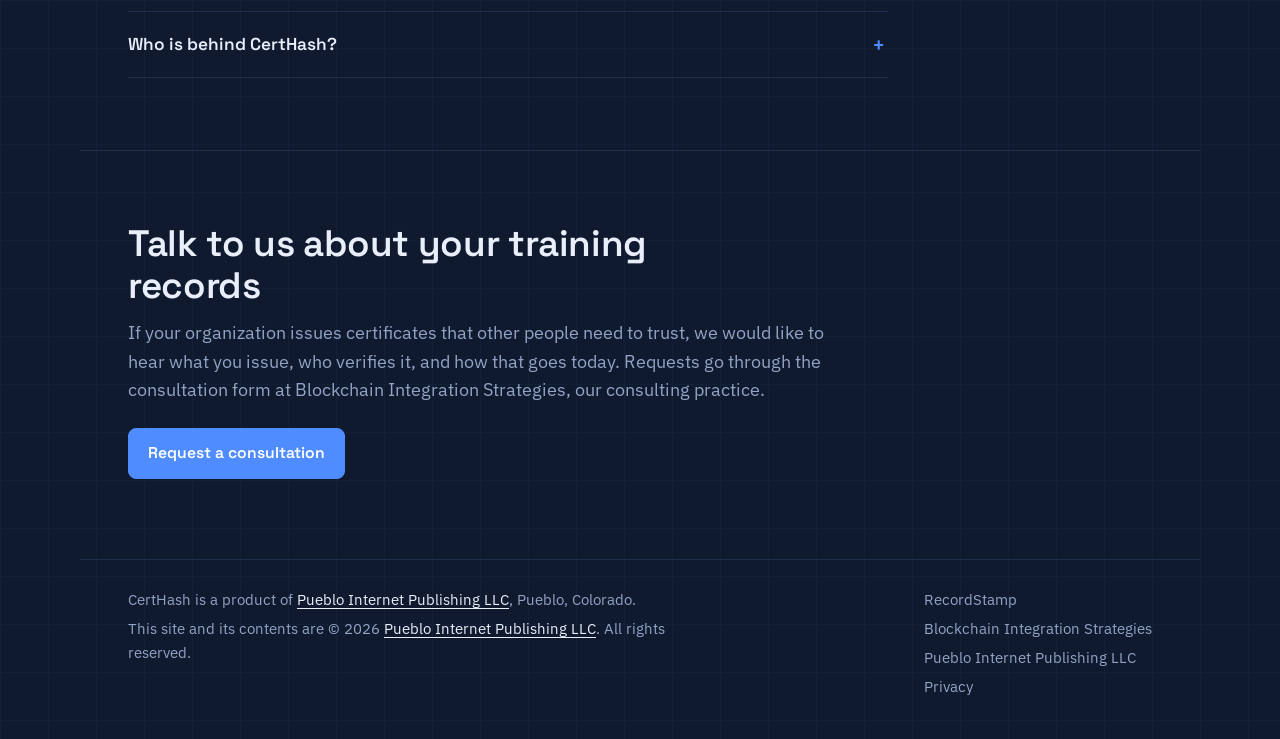
==== commit 7583352c: "Footer: name the company in full (Pueblo Internet Publishing LLC) Co-Authored-By: Claude Opus 5.5 <n" ====
--- a/index.html
+++ b/index.html
@@ -298,8 +298,8 @@
     <nav aria-label="Related">
       <a href="https://recordstamp.com" rel="noopener">RecordStamp</a>
       <a href="https://blockchainintegrationstrategies.com" rel="noopener">Blockchain Integration Strategies</a>
-      <a href="https://pueblointernetpublishing.com" rel="noopener">Pueblo Internet Publishing</a>
-      <a href="/privacy.html">Privacy</a>
+      <a href="https://pueblointernetpublishing.com" rel="noopener">Pueblo Internet Publishing LLC</a>
+      <a href="/privacy">Privacy</a>
       </nav>
   </footer>
 
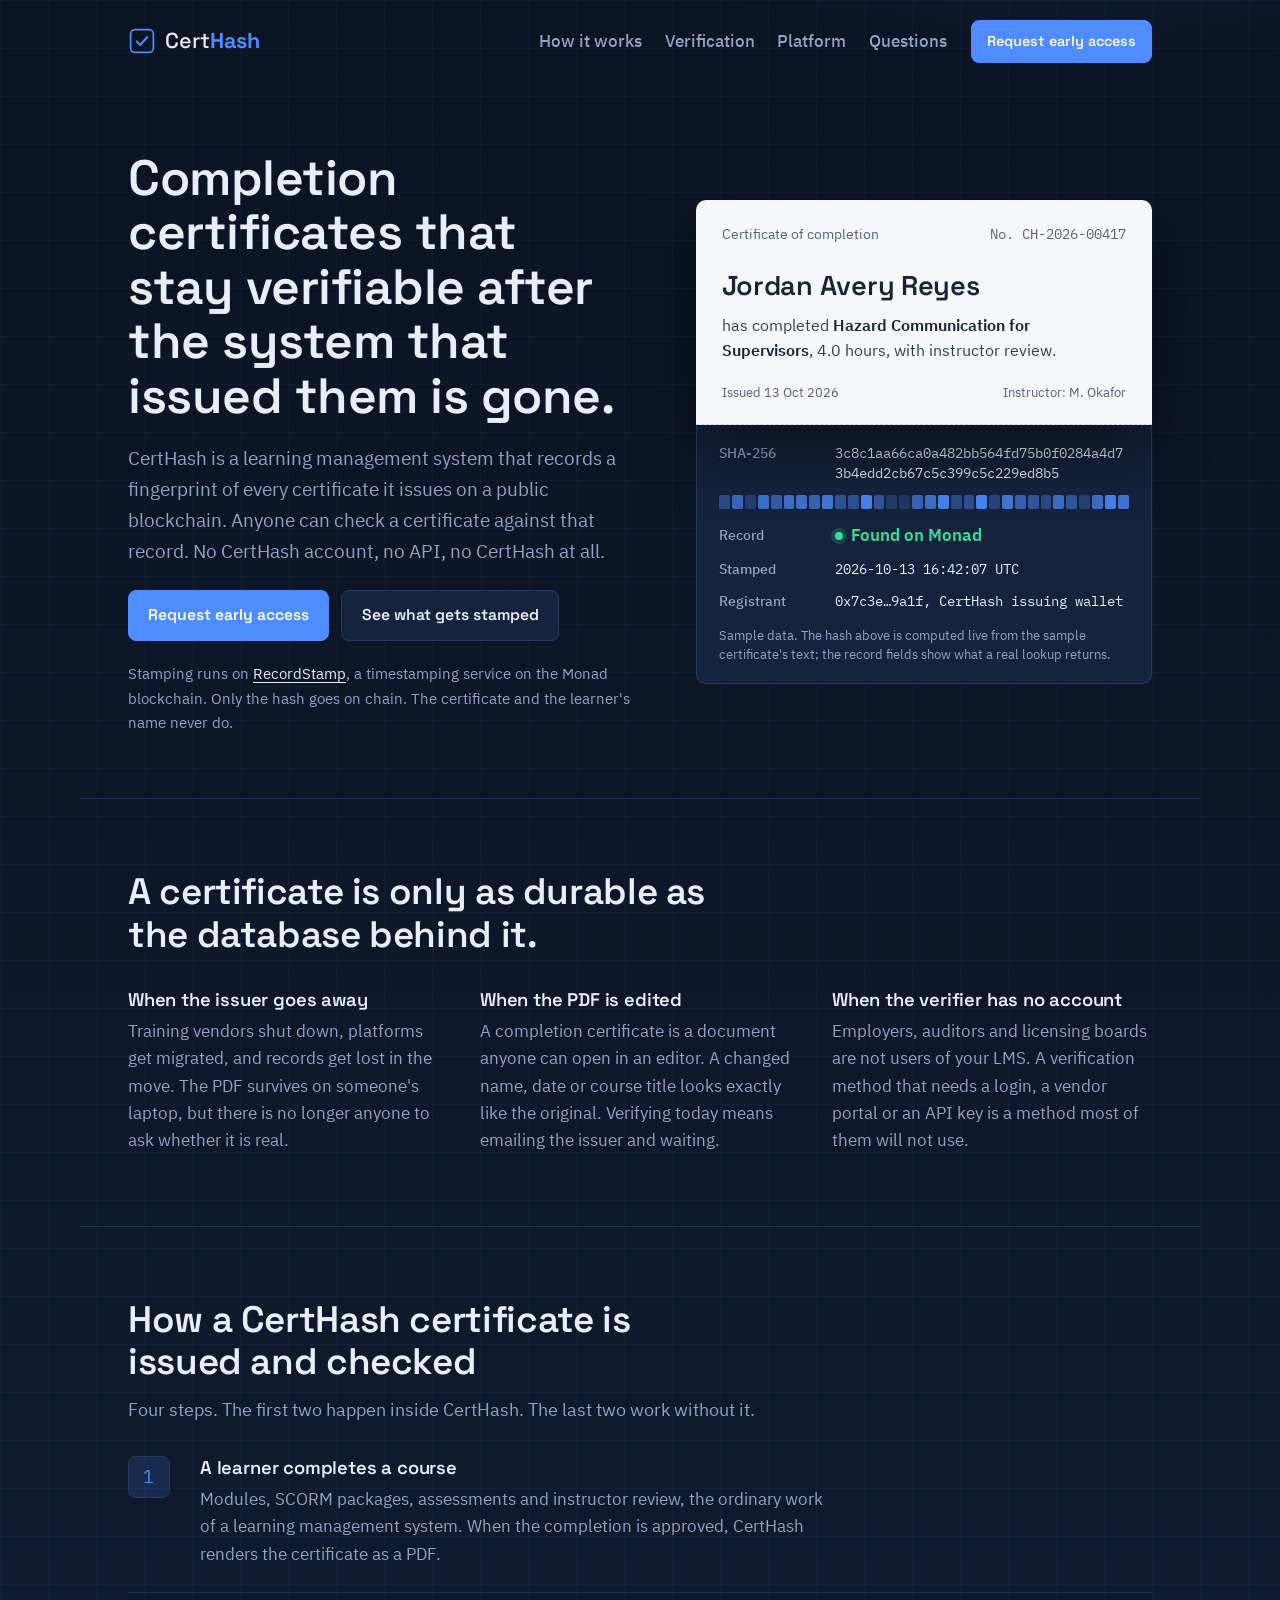
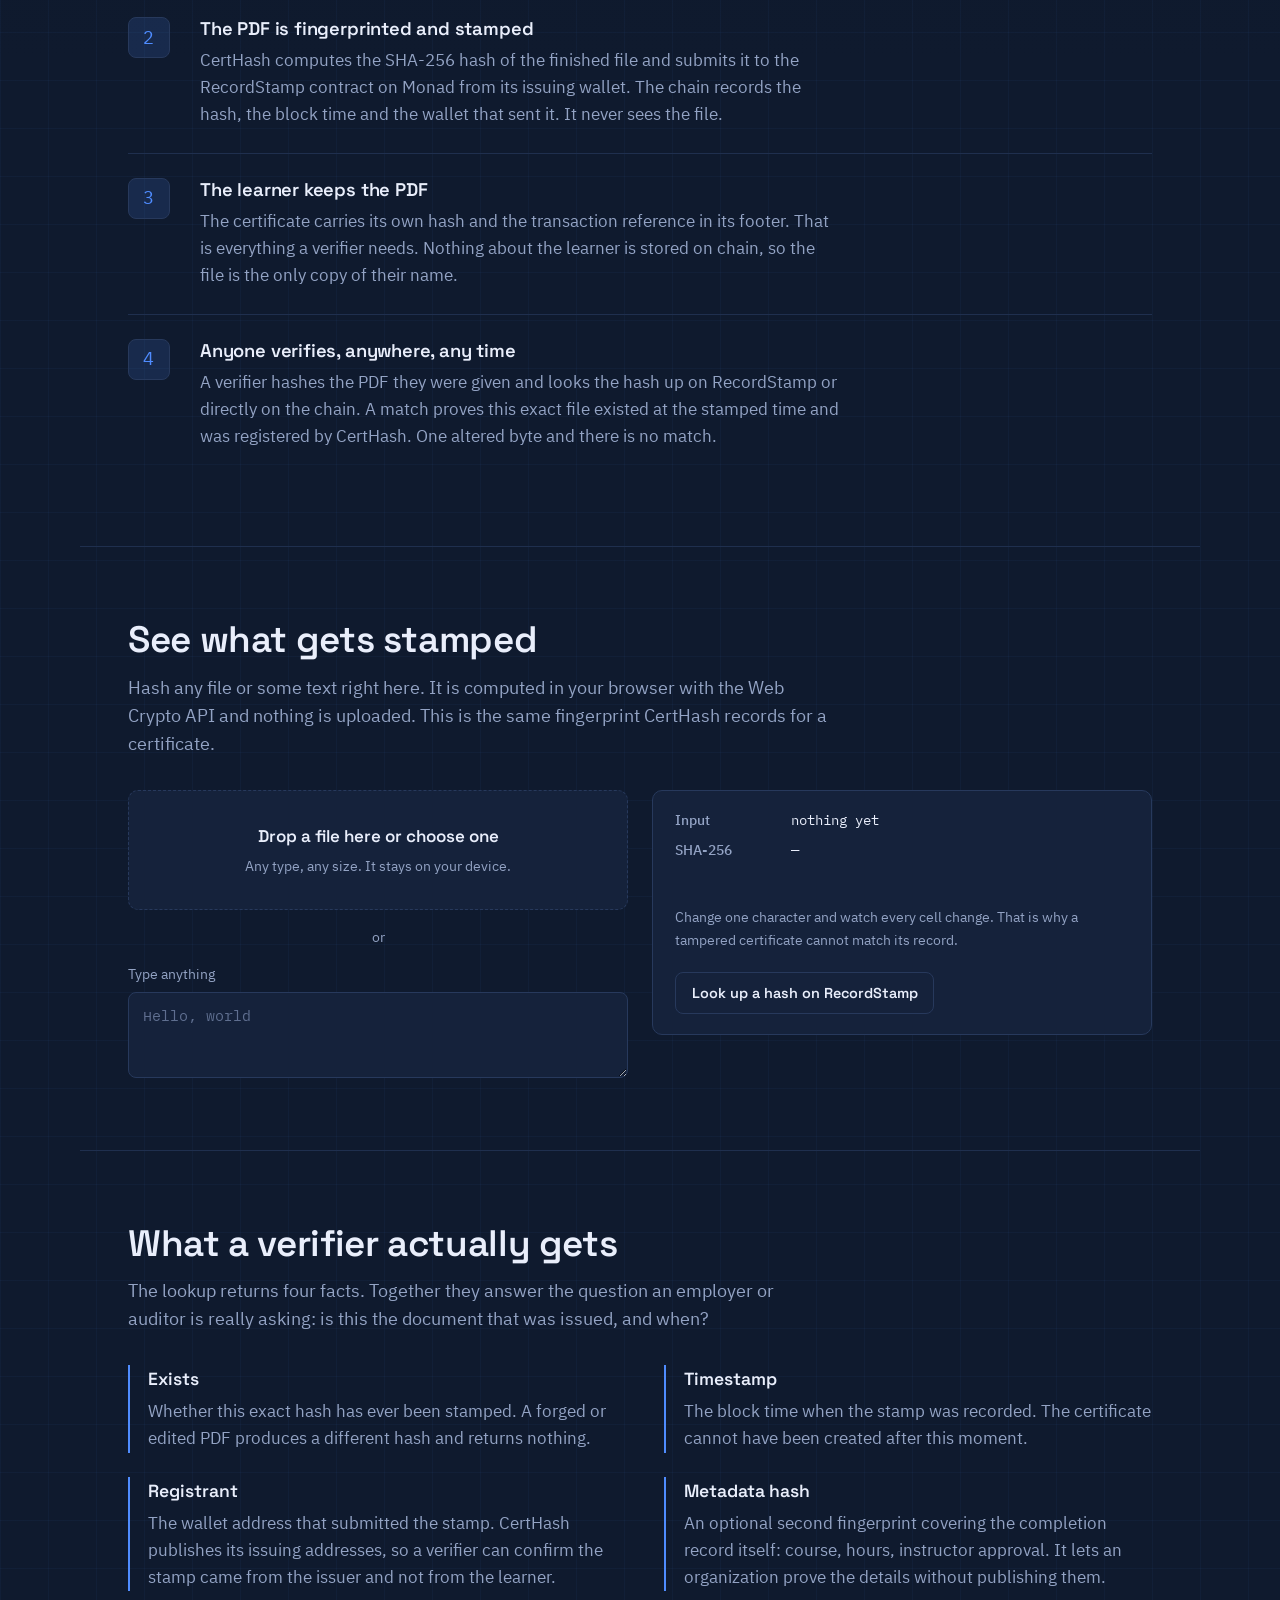
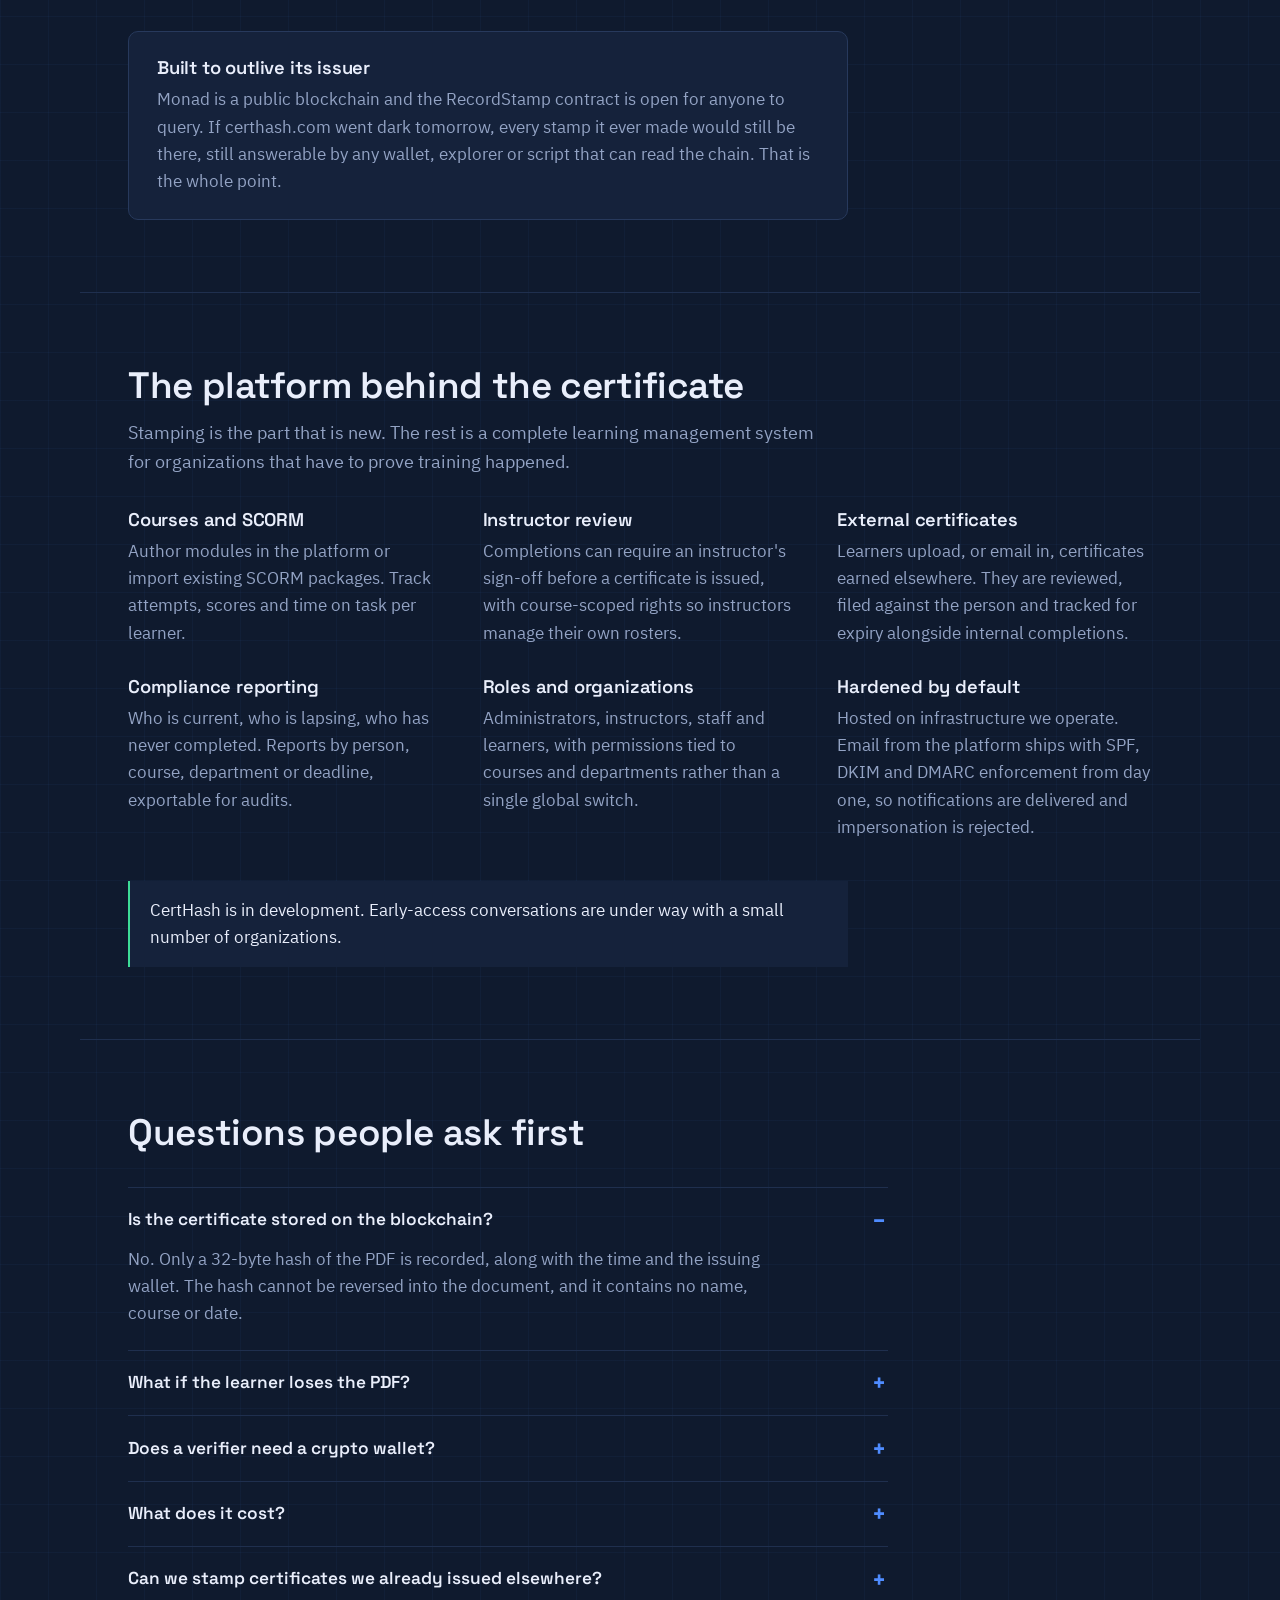
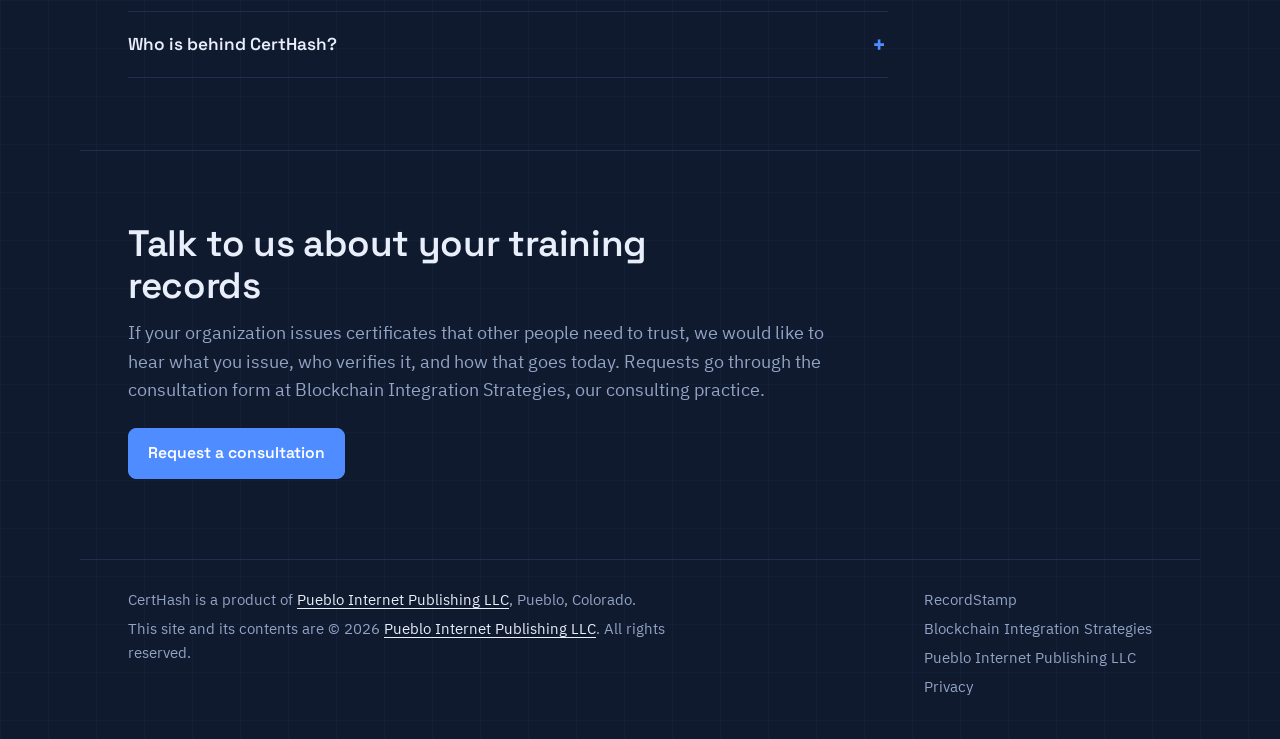
==== commit eb4641d3: "Self-host the typefaces instead of loading them from Google Fonts Visitors' browsers no longer conta" ====
--- a/index.html
+++ b/index.html
@@ -16,9 +16,7 @@
   <meta property="og:url" content="https://certhash.com/">
   <meta property="og:image" content="https://certhash.com/og-image.png">
   <meta name="twitter:card" content="summary_large_image">
-  <link rel="preconnect" href="https://fonts.googleapis.com">
-  <link rel="preconnect" href="https://fonts.gstatic.com" crossorigin>
-  <link href="https://fonts.googleapis.com/css2?family=Space+Grotesk:wght@500;600;700&family=IBM+Plex+Sans:ital,wght@0,400;0,500;0,600;1,400&family=IBM+Plex+Mono:wght@400;500&display=swap" rel="stylesheet">
+  <link rel="stylesheet" href="/fonts/fonts.css?v=ae395d9d2b">
   <link rel="stylesheet" href="styles.css">
 </head>
 <body>
--- a/fonts/fonts.css
+++ b/fonts/fonts.css
@@ -0,0 +1,395 @@
+/* Self-hosted copies of the typefaces below, served from this site so visitors'
+   browsers make no request to Google. Licences: the *-OFL.txt files in this folder. */
+/* vietnamese */
+@font-face {
+  font-family: 'Space Grotesk';
+  font-style: normal;
+  font-weight: 500;
+  font-display: swap;
+  src: url(spacegrotesk-8895e3d49825.woff2) format('woff2');
+  unicode-range: U+0102-0103, U+0110-0111, U+0128-0129, U+0168-0169, U+01A0-01A1, U+01AF-01B0, U+0300-0301, U+0303-0304, U+0308-0309, U+0323, U+0329, U+1EA0-1EF9, U+20AB;
+}
+/* latin-ext */
+@font-face {
+  font-family: 'Space Grotesk';
+  font-style: normal;
+  font-weight: 500;
+  font-display: swap;
+  src: url(spacegrotesk-952dddb45d2f.woff2) format('woff2');
+  unicode-range: U+0100-02BA, U+02BD-02C5, U+02C7-02CC, U+02CE-02D7, U+02DD-02FF, U+0304, U+0308, U+0329, U+1D00-1DBF, U+1E00-1E9F, U+1EF2-1EFF, U+2020, U+20A0-20AB, U+20AD-20C4, U+2113, U+2C60-2C7F, U+A720-A7FF;
+}
+/* latin */
+@font-face {
+  font-family: 'Space Grotesk';
+  font-style: normal;
+  font-weight: 500;
+  font-display: swap;
+  src: url(spacegrotesk-0640890476fc.woff2) format('woff2');
+  unicode-range: U+0000-00FF, U+0131, U+0152-0153, U+02BB-02BC, U+02C6, U+02DA, U+02DC, U+0304, U+0308, U+0329, U+2000-206F, U+20AC, U+2122, U+2191, U+2193, U+2212, U+2215, U+FEFF, U+FFFD;
+}
+/* vietnamese */
+@font-face {
+  font-family: 'Space Grotesk';
+  font-style: normal;
+  font-weight: 600;
+  font-display: swap;
+  src: url(spacegrotesk-8895e3d49825.woff2) format('woff2');
+  unicode-range: U+0102-0103, U+0110-0111, U+0128-0129, U+0168-0169, U+01A0-01A1, U+01AF-01B0, U+0300-0301, U+0303-0304, U+0308-0309, U+0323, U+0329, U+1EA0-1EF9, U+20AB;
+}
+/* latin-ext */
+@font-face {
+  font-family: 'Space Grotesk';
+  font-style: normal;
+  font-weight: 600;
+  font-display: swap;
+  src: url(spacegrotesk-952dddb45d2f.woff2) format('woff2');
+  unicode-range: U+0100-02BA, U+02BD-02C5, U+02C7-02CC, U+02CE-02D7, U+02DD-02FF, U+0304, U+0308, U+0329, U+1D00-1DBF, U+1E00-1E9F, U+1EF2-1EFF, U+2020, U+20A0-20AB, U+20AD-20C4, U+2113, U+2C60-2C7F, U+A720-A7FF;
+}
+/* latin */
+@font-face {
+  font-family: 'Space Grotesk';
+  font-style: normal;
+  font-weight: 600;
+  font-display: swap;
+  src: url(spacegrotesk-0640890476fc.woff2) format('woff2');
+  unicode-range: U+0000-00FF, U+0131, U+0152-0153, U+02BB-02BC, U+02C6, U+02DA, U+02DC, U+0304, U+0308, U+0329, U+2000-206F, U+20AC, U+2122, U+2191, U+2193, U+2212, U+2215, U+FEFF, U+FFFD;
+}
+/* vietnamese */
+@font-face {
+  font-family: 'Space Grotesk';
+  font-style: normal;
+  font-weight: 700;
+  font-display: swap;
+  src: url(spacegrotesk-8895e3d49825.woff2) format('woff2');
+  unicode-range: U+0102-0103, U+0110-0111, U+0128-0129, U+0168-0169, U+01A0-01A1, U+01AF-01B0, U+0300-0301, U+0303-0304, U+0308-0309, U+0323, U+0329, U+1EA0-1EF9, U+20AB;
+}
+/* latin-ext */
+@font-face {
+  font-family: 'Space Grotesk';
+  font-style: normal;
+  font-weight: 700;
+  font-display: swap;
+  src: url(spacegrotesk-952dddb45d2f.woff2) format('woff2');
+  unicode-range: U+0100-02BA, U+02BD-02C5, U+02C7-02CC, U+02CE-02D7, U+02DD-02FF, U+0304, U+0308, U+0329, U+1D00-1DBF, U+1E00-1E9F, U+1EF2-1EFF, U+2020, U+20A0-20AB, U+20AD-20C4, U+2113, U+2C60-2C7F, U+A720-A7FF;
+}
+/* latin */
+@font-face {
+  font-family: 'Space Grotesk';
+  font-style: normal;
+  font-weight: 700;
+  font-display: swap;
+  src: url(spacegrotesk-0640890476fc.woff2) format('woff2');
+  unicode-range: U+0000-00FF, U+0131, U+0152-0153, U+02BB-02BC, U+02C6, U+02DA, U+02DC, U+0304, U+0308, U+0329, U+2000-206F, U+20AC, U+2122, U+2191, U+2193, U+2212, U+2215, U+FEFF, U+FFFD;
+}
+/* IBM Plex Sans Regular (IBM's published split files) */
+/* Subset: Cyrillic */
+@font-face {
+	font-family: 'IBM Plex Sans';
+	font-style: normal;
+	font-weight: 400;
+	src: url(IBMPlexSans-Regular-Cyrillic-23bfb7e9081d.woff2) format("woff2");
+	font-display: swap;
+	unicode-range: U+0400-045F, U+0462-0463, U+046A-046B, U+0472-0475, U+0490-04C2, U+04CF-04D9, U+04DC-04E9, U+04EE-04F9, U+0524-0525
+}
+/* Subset: Greek */
+@font-face {
+	font-family: 'IBM Plex Sans';
+	font-style: normal;
+	font-weight: 400;
+	src: url(IBMPlexSans-Regular-Greek-3b8a8b6b655a.woff2) format("woff2");
+	font-display: swap;
+	unicode-range: U+037E, U+0386-038A, U+038C, U+038E-03A1, U+03A3-03CE
+}
+/* Subset: Latin1 */
+@font-face {
+	font-family: 'IBM Plex Sans';
+	font-style: normal;
+	font-weight: 400;
+	src: url(IBMPlexSans-Regular-Latin1-b5ad7bd39f99.woff2) format("woff2");
+	font-display: swap;
+	unicode-range: U+0000, U+000D, U+0020-007E, U+00A0-00FF, U+0131, U+0152-0153, U+02C6, U+02DA, U+02DC, U+2013-2014, U+2018-201A, U+201C-201E, U+2020-2022, U+2026, U+2030, U+2039-203A, U+2044, U+20AC, U+2122, U+2212, U+FB01-FB02
+}
+/* Subset: Latin2 */
+@font-face {
+	font-family: 'IBM Plex Sans';
+	font-style: normal;
+	font-weight: 400;
+	src: url(IBMPlexSans-Regular-Latin2-fcfa82e0d46e.woff2) format("woff2");
+	font-display: swap;
+	unicode-range: U+0100-0101, U+0104-0130, U+0132-0151, U+0154-017F, U+018F, U+0192, U+01A0-01A1, U+01AF-01B0, U+01FA-01FF, U+0218-021B, U+0237, U+0259, U+1E80-1E85, U+1E9E, U+20A1, U+20A4, U+20A6, U+20A8-20AA, U+20AD-20AE, U+20B1-20B2, U+20B4-20B5, U+20B8-20BA, U+20BD, U+20BF
+}
+/* Subset: Latin3 */
+@font-face {
+	font-family: 'IBM Plex Sans';
+	font-style: normal;
+	font-weight: 400;
+	src: url(IBMPlexSans-Regular-Latin3-17593bcbd539.woff2) format("woff2");
+	font-display: swap;
+	unicode-range: U+0102-0103, U+01CD-01DC, U+1EA0-1EF9, U+20AB
+}
+/* Subset: Pi */
+@font-face {
+	font-family: 'IBM Plex Sans';
+	font-style: normal;
+	font-weight: 400;
+	src: url(IBMPlexSans-Regular-Pi-1487059829a1.woff2) format("woff2");
+	font-display: swap;
+	unicode-range: U+0E3F, U+2000-200D, U+2015, U+2028-2029, U+202F, U+2032-2033, U+2070, U+2074-2079, U+2080-2089, U+2113, U+2116, U+2126, U+212E, U+2150-2151, U+2153-215E, U+2190-2199, U+21A9-21AA, U+21B0-21B3, U+21B6-21B7, U+21BA-21BB, U+21C4, U+21C6, U+2202, U+2206, U+220F, U+2211, U+2215, U+221A, U+221E, U+222B, U+2248, U+2260, U+2264-2265, U+25CA, U+2713, U+274C, U+2B0E-2B11, U+ECE0, U+EFCC, U+FEFF, U+FFFD
+}
+/* IBM Plex Sans Medium (IBM's published split files) */
+/* Subset: Cyrillic */
+@font-face {
+	font-family: 'IBM Plex Sans';
+	font-style: normal;
+	font-weight: 500;
+	src: url(IBMPlexSans-Medium-Cyrillic-18e0f4b1bcc0.woff2) format("woff2");
+	font-display: swap;
+	unicode-range: U+0400-045F, U+0462-0463, U+046A-046B, U+0472-0475, U+0490-04C2, U+04CF-04D9, U+04DC-04E9, U+04EE-04F9, U+0524-0525
+}
+/* Subset: Greek */
+@font-face {
+	font-family: 'IBM Plex Sans';
+	font-style: normal;
+	font-weight: 500;
+	src: url(IBMPlexSans-Medium-Greek-aaec2cf906c2.woff2) format("woff2");
+	font-display: swap;
+	unicode-range: U+037E, U+0386-038A, U+038C, U+038E-03A1, U+03A3-03CE
+}
+/* Subset: Latin1 */
+@font-face {
+	font-family: 'IBM Plex Sans';
+	font-style: normal;
+	font-weight: 500;
+	src: url(IBMPlexSans-Medium-Latin1-b5610af04d0d.woff2) format("woff2");
+	font-display: swap;
+	unicode-range: U+0000, U+000D, U+0020-007E, U+00A0-00FF, U+0131, U+0152-0153, U+02C6, U+02DA, U+02DC, U+2013-2014, U+2018-201A, U+201C-201E, U+2020-2022, U+2026, U+2030, U+2039-203A, U+2044, U+20AC, U+2122, U+2212, U+FB01-FB02
+}
+/* Subset: Latin2 */
+@font-face {
+	font-family: 'IBM Plex Sans';
+	font-style: normal;
+	font-weight: 500;
+	src: url(IBMPlexSans-Medium-Latin2-46fbe4f398e7.woff2) format("woff2");
+	font-display: swap;
+	unicode-range: U+0100-0101, U+0104-0130, U+0132-0151, U+0154-017F, U+018F, U+0192, U+01A0-01A1, U+01AF-01B0, U+01FA-01FF, U+0218-021B, U+0237, U+0259, U+1E80-1E85, U+1E9E, U+20A1, U+20A4, U+20A6, U+20A8-20AA, U+20AD-20AE, U+20B1-20B2, U+20B4-20B5, U+20B8-20BA, U+20BD, U+20BF
+}
+/* Subset: Latin3 */
+@font-face {
+	font-family: 'IBM Plex Sans';
+	font-style: normal;
+	font-weight: 500;
+	src: url(IBMPlexSans-Medium-Latin3-3a2c97295f5c.woff2) format("woff2");
+	font-display: swap;
+	unicode-range: U+0102-0103, U+01CD-01DC, U+1EA0-1EF9, U+20AB
+}
+/* Subset: Pi */
+@font-face {
+	font-family: 'IBM Plex Sans';
+	font-style: normal;
+	font-weight: 500;
+	src: url(IBMPlexSans-Medium-Pi-bf05f10c9773.woff2) format("woff2");
+	font-display: swap;
+	unicode-range: U+0E3F, U+2000-200D, U+2015, U+2028-2029, U+202F, U+2032-2033, U+2070, U+2074-2079, U+2080-2089, U+2113, U+2116, U+2126, U+212E, U+2150-2151, U+2153-215E, U+2190-2199, U+21A9-21AA, U+21B0-21B3, U+21B6-21B7, U+21BA-21BB, U+21C4, U+21C6, U+2202, U+2206, U+220F, U+2211, U+2215, U+221A, U+221E, U+222B, U+2248, U+2260, U+2264-2265, U+25CA, U+2713, U+274C, U+2B0E-2B11, U+ECE0, U+EFCC, U+FEFF, U+FFFD
+}
+/* IBM Plex Sans SemiBold (IBM's published split files) */
+/* Subset: Cyrillic */
+@font-face {
+	font-family: 'IBM Plex Sans';
+	font-style: normal;
+	font-weight: 600;
+	src: url(IBMPlexSans-SemiBold-Cyrillic-b992c62cfae2.woff2) format("woff2");
+	font-display: swap;
+	unicode-range: U+0400-045F, U+0462-0463, U+046A-046B, U+0472-0475, U+0490-04C2, U+04CF-04D9, U+04DC-04E9, U+04EE-04F9, U+0524-0525
+}
+/* Subset: Greek */
+@font-face {
+	font-family: 'IBM Plex Sans';
+	font-style: normal;
+	font-weight: 600;
+	src: url(IBMPlexSans-SemiBold-Greek-b262d4716b1a.woff2) format("woff2");
+	font-display: swap;
+	unicode-range: U+037E, U+0386-038A, U+038C, U+038E-03A1, U+03A3-03CE
+}
+/* Subset: Latin1 */
+@font-face {
+	font-family: 'IBM Plex Sans';
+	font-style: normal;
+	font-weight: 600;
+	src: url(IBMPlexSans-SemiBold-Latin1-fff0ab3a88b0.woff2) format("woff2");
+	font-display: swap;
+	unicode-range: U+0000, U+000D, U+0020-007E, U+00A0-00FF, U+0131, U+0152-0153, U+02C6, U+02DA, U+02DC, U+2013-2014, U+2018-201A, U+201C-201E, U+2020-2022, U+2026, U+2030, U+2039-203A, U+2044, U+20AC, U+2122, U+2212, U+FB01-FB02
+}
+/* Subset: Latin2 */
+@font-face {
+	font-family: 'IBM Plex Sans';
+	font-style: normal;
+	font-weight: 600;
+	src: url(IBMPlexSans-SemiBold-Latin2-2bc85a8e5354.woff2) format("woff2");
+	font-display: swap;
+	unicode-range: U+0100-0101, U+0104-0130, U+0132-0151, U+0154-017F, U+018F, U+0192, U+01A0-01A1, U+01AF-01B0, U+01FA-01FF, U+0218-021B, U+0237, U+0259, U+1E80-1E85, U+1E9E, U+20A1, U+20A4, U+20A6, U+20A8-20AA, U+20AD-20AE, U+20B1-20B2, U+20B4-20B5, U+20B8-20BA, U+20BD, U+20BF
+}
+/* Subset: Latin3 */
+@font-face {
+	font-family: 'IBM Plex Sans';
+	font-style: normal;
+	font-weight: 600;
+	src: url(IBMPlexSans-SemiBold-Latin3-b4c24052476d.woff2) format("woff2");
+	font-display: swap;
+	unicode-range: U+0102-0103, U+01CD-01DC, U+1EA0-1EF9, U+20AB
+}
+/* Subset: Pi */
+@font-face {
+	font-family: 'IBM Plex Sans';
+	font-style: normal;
+	font-weight: 600;
+	src: url(IBMPlexSans-SemiBold-Pi-768421433d85.woff2) format("woff2");
+	font-display: swap;
+	unicode-range: U+0E3F, U+2000-200D, U+2015, U+2028-2029, U+202F, U+2032-2033, U+2070, U+2074-2079, U+2080-2089, U+2113, U+2116, U+2126, U+212E, U+2150-2151, U+2153-215E, U+2190-2199, U+21A9-21AA, U+21B0-21B3, U+21B6-21B7, U+21BA-21BB, U+21C4, U+21C6, U+2202, U+2206, U+220F, U+2211, U+2215, U+221A, U+221E, U+222B, U+2248, U+2260, U+2264-2265, U+25CA, U+2713, U+274C, U+2B0E-2B11, U+ECE0, U+EFCC, U+FEFF, U+FFFD
+}
+/* IBM Plex Sans Italic (IBM's published split files) */
+/* Subset: Cyrillic */
+@font-face {
+	font-family: 'IBM Plex Sans';
+	font-style: italic;
+	font-weight: 400;
+	src: url(IBMPlexSans-Italic-Cyrillic-8491a6d4f50e.woff2) format("woff2");
+	font-display: swap;
+	unicode-range: U+0400-045F, U+0462-0463, U+046A-046B, U+0472-0475, U+0490-04C2, U+04CF-04D9, U+04DC-04E9, U+04EE-04F9, U+0524-0525
+}
+/* Subset: Greek */
+@font-face {
+	font-family: 'IBM Plex Sans';
+	font-style: italic;
+	font-weight: 400;
+	src: url(IBMPlexSans-Italic-Greek-38ca8bb2e9de.woff2) format("woff2");
+	font-display: swap;
+	unicode-range: U+037E, U+0386-038A, U+038C, U+038E-03A1, U+03A3-03CE
+}
+/* Subset: Latin1 */
+@font-face {
+	font-family: 'IBM Plex Sans';
+	font-style: italic;
+	font-weight: 400;
+	src: url(IBMPlexSans-Italic-Latin1-0a06b98143f3.woff2) format("woff2");
+	font-display: swap;
+	unicode-range: U+0000, U+000D, U+0020-007E, U+00A0-00FF, U+0131, U+0152-0153, U+02C6, U+02DA, U+02DC, U+2013-2014, U+2018-201A, U+201C-201E, U+2020-2022, U+2026, U+2030, U+2039-203A, U+2044, U+20AC, U+2122, U+2212, U+FB01-FB02
+}
+/* Subset: Latin2 */
+@font-face {
+	font-family: 'IBM Plex Sans';
+	font-style: italic;
+	font-weight: 400;
+	src: url(IBMPlexSans-Italic-Latin2-767025302ff3.woff2) format("woff2");
+	font-display: swap;
+	unicode-range: U+0100-0101, U+0104-0130, U+0132-0151, U+0154-017F, U+018F, U+0192, U+01A0-01A1, U+01AF-01B0, U+01FA-01FF, U+0218-021B, U+0237, U+0259, U+1E80-1E85, U+1E9E, U+20A1, U+20A4, U+20A6, U+20A8-20AA, U+20AD-20AE, U+20B1-20B2, U+20B4-20B5, U+20B8-20BA, U+20BD, U+20BF
+}
+/* Subset: Latin3 */
+@font-face {
+	font-family: 'IBM Plex Sans';
+	font-style: italic;
+	font-weight: 400;
+	src: url(IBMPlexSans-Italic-Latin3-846a9d18d143.woff2) format("woff2");
+	font-display: swap;
+	unicode-range: U+0102-0103, U+01CD-01DC, U+1EA0-1EF9, U+20AB
+}
+/* Subset: Pi */
+@font-face {
+	font-family: 'IBM Plex Sans';
+	font-style: italic;
+	font-weight: 400;
+	src: url(IBMPlexSans-Italic-Pi-d2311fd41c15.woff2) format("woff2");
+	font-display: swap;
+	unicode-range: U+0E3F, U+2000-200D, U+2015, U+2028-2029, U+202F, U+2032-2033, U+2070, U+2074-2079, U+2080-2089, U+2113, U+2116, U+2126, U+212E, U+2150-2151, U+2153-215E, U+2190-2199, U+21A9-21AA, U+21B0-21B3, U+21B6-21B7, U+21BA-21BB, U+21C4, U+21C6, U+2202, U+2206, U+220F, U+2211, U+2215, U+221A, U+221E, U+222B, U+2248, U+2260, U+2264-2265, U+25CA, U+2713, U+274C, U+2B0E-2B11, U+ECE0, U+EFCC, U+FEFF, U+FFFD
+}
+/* IBM Plex Mono Regular (IBM's published split files) */
+/* Subset: Cyrillic */
+@font-face {
+	font-family: 'IBM Plex Mono';
+	font-style: normal;
+	font-weight: 400;
+	src: url(IBMPlexMono-Regular-Cyrillic-44e877f4d771.woff2) format("woff2");
+	font-display: swap;
+	unicode-range: U+0400-045F, U+0462-0463, U+046A-046B, U+0472-0475, U+0490-04C2, U+04CF-04D9, U+04DC-04E9, U+04EE-04F9, U+0524-0525
+}
+/* Subset: Latin1 */
+@font-face {
+	font-family: 'IBM Plex Mono';
+	font-style: normal;
+	font-weight: 400;
+	src: url(IBMPlexMono-Regular-Latin1-e8993d946649.woff2) format("woff2");
+	font-display: swap;
+	unicode-range: U+0020-007E, U+00A0-00FF, U+0131, U+0152-0153, U+02C6, U+02DA, U+02DC, U+2013-2014, U+2018-201A, U+201C-201E, U+2020-2022, U+2026, U+2030, U+2039-203A, U+2044, U+20AC, U+2122, U+2212, U+FB01-FB02
+}
+/* Subset: Latin2 */
+@font-face {
+	font-family: 'IBM Plex Mono';
+	font-style: normal;
+	font-weight: 400;
+	src: url(IBMPlexMono-Regular-Latin2-8c5e48e4c6ee.woff2) format("woff2");
+	font-display: swap;
+	unicode-range: U+0100-0101, U+0104-0130, U+0132-0151, U+0154-017F, U+018F, U+0192, U+01A0-01A1, U+01AF-01B0, U+01FA-01FF, U+0218-021B, U+0237, U+0259, U+1E80-1E85, U+1E9E, U+20A1, U+20A4, U+20A6, U+20A8-20AA, U+20AD-20AE, U+20B1-20B2, U+20B4-20B5, U+20B8-20BA, U+20BD, U+20BF
+}
+/* Subset: Latin3 */
+@font-face {
+	font-family: 'IBM Plex Mono';
+	font-style: normal;
+	font-weight: 400;
+	src: url(IBMPlexMono-Regular-Latin3-1ff2d301f841.woff2) format("woff2");
+	font-display: swap;
+	unicode-range: U+0102-0103, U+01CD-01DC, U+1E0C-1E0D, U+1E12-1E13, U+1E24-1E25, U+1E36-1E37, U+1E3C-1E3D, U+1E40-1E47, U+1E4A-1E4B, U+1E62-1E63, U+1E6C-1E6D, U+1E70-1E71, U+1E92-1E93, U+1EA0-1EF9, U+20AB
+}
+/* Subset: Pi */
+@font-face {
+	font-family: 'IBM Plex Mono';
+	font-style: normal;
+	font-weight: 400;
+	src: url(IBMPlexMono-Regular-Pi-b8002770aa63.woff2) format("woff2");
+	font-display: swap;
+	unicode-range: U+03C0, U+0E3F, U+2000-200D, U+2010-2012, U+2015, U+2028-2029, U+202F, U+2032-2033, U+203E, U+205F, U+2070, U+2074-2079, U+2080-2089, U+2113, U+2116, U+2126, U+212E, U+2150-2151, U+2153-215E, U+2190-2199, U+21A9-21AA, U+21B0-21B3, U+21B6-21B7, U+21BA-21BB, U+21C4, U+21C6, U+2202, U+2206, U+220F, U+2211, U+2215, U+2219-221A, U+221E, U+222B, U+2236, U+2248, U+2260, U+2264-2265, U+2400-2421, U+2500-259F, U+25CA, U+2713, U+274C, U+2B0E-2B11, U+3000, U+FEFF, U+FFFD
+}
+/* IBM Plex Mono Medium (IBM's published split files) */
+/* Subset: Cyrillic */
+@font-face {
+	font-family: 'IBM Plex Mono';
+	font-style: normal;
+	font-weight: 500;
+	src: url(IBMPlexMono-Medium-Cyrillic-b7b352381265.woff2) format("woff2");
+	font-display: swap;
+	unicode-range: U+0400-045F, U+0462-0463, U+046A-046B, U+0472-0475, U+0490-04C2, U+04CF-04D9, U+04DC-04E9, U+04EE-04F9, U+0524-0525
+}
+/* Subset: Latin1 */
+@font-face {
+	font-family: 'IBM Plex Mono';
+	font-style: normal;
+	font-weight: 500;
+	src: url(IBMPlexMono-Medium-Latin1-41201b658a32.woff2) format("woff2");
+	font-display: swap;
+	unicode-range: U+0020-007E, U+00A0-00FF, U+0131, U+0152-0153, U+02C6, U+02DA, U+02DC, U+2013-2014, U+2018-201A, U+201C-201E, U+2020-2022, U+2026, U+2030, U+2039-203A, U+2044, U+20AC, U+2122, U+2212, U+FB01-FB02
+}
+/* Subset: Latin2 */
+@font-face {
+	font-family: 'IBM Plex Mono';
+	font-style: normal;
+	font-weight: 500;
+	src: url(IBMPlexMono-Medium-Latin2-86208dbe8e00.woff2) format("woff2");
+	font-display: swap;
+	unicode-range: U+0100-0101, U+0104-0130, U+0132-0151, U+0154-017F, U+018F, U+0192, U+01A0-01A1, U+01AF-01B0, U+01FA-01FF, U+0218-021B, U+0237, U+0259, U+1E80-1E85, U+1E9E, U+20A1, U+20A4, U+20A6, U+20A8-20AA, U+20AD-20AE, U+20B1-20B2, U+20B4-20B5, U+20B8-20BA, U+20BD, U+20BF
+}
+/* Subset: Latin3 */
+@font-face {
+	font-family: 'IBM Plex Mono';
+	font-style: normal;
+	font-weight: 500;
+	src: url(IBMPlexMono-Medium-Latin3-a90d0ca23142.woff2) format("woff2");
+	font-display: swap;
+	unicode-range: U+0102-0103, U+01CD-01DC, U+1E0C-1E0D, U+1E12-1E13, U+1E24-1E25, U+1E36-1E37, U+1E3C-1E3D, U+1E40-1E47, U+1E4A-1E4B, U+1E62-1E63, U+1E6C-1E6D, U+1E70-1E71, U+1E92-1E93, U+1EA0-1EF9, U+20AB
+}
+/* Subset: Pi */
+@font-face {
+	font-family: 'IBM Plex Mono';
+	font-style: normal;
+	font-weight: 500;
+	src: url(IBMPlexMono-Medium-Pi-92bd18415e8c.woff2) format("woff2");
+	font-display: swap;
+	unicode-range: U+03C0, U+0E3F, U+2000-200D, U+2010-2012, U+2015, U+2028-2029, U+202F, U+2032-2033, U+203E, U+205F, U+2070, U+2074-2079, U+2080-2089, U+2113, U+2116, U+2126, U+212E, U+2150-2151, U+2153-215E, U+2190-2199, U+21A9-21AA, U+21B0-21B3, U+21B6-21B7, U+21BA-21BB, U+21C4, U+21C6, U+2202, U+2206, U+220F, U+2211, U+2215, U+2219-221A, U+221E, U+222B, U+2236, U+2248, U+2260, U+2264-2265, U+2400-2421, U+2500-259F, U+25CA, U+2713, U+274C, U+2B0E-2B11, U+3000, U+FEFF, U+FFFD
+}
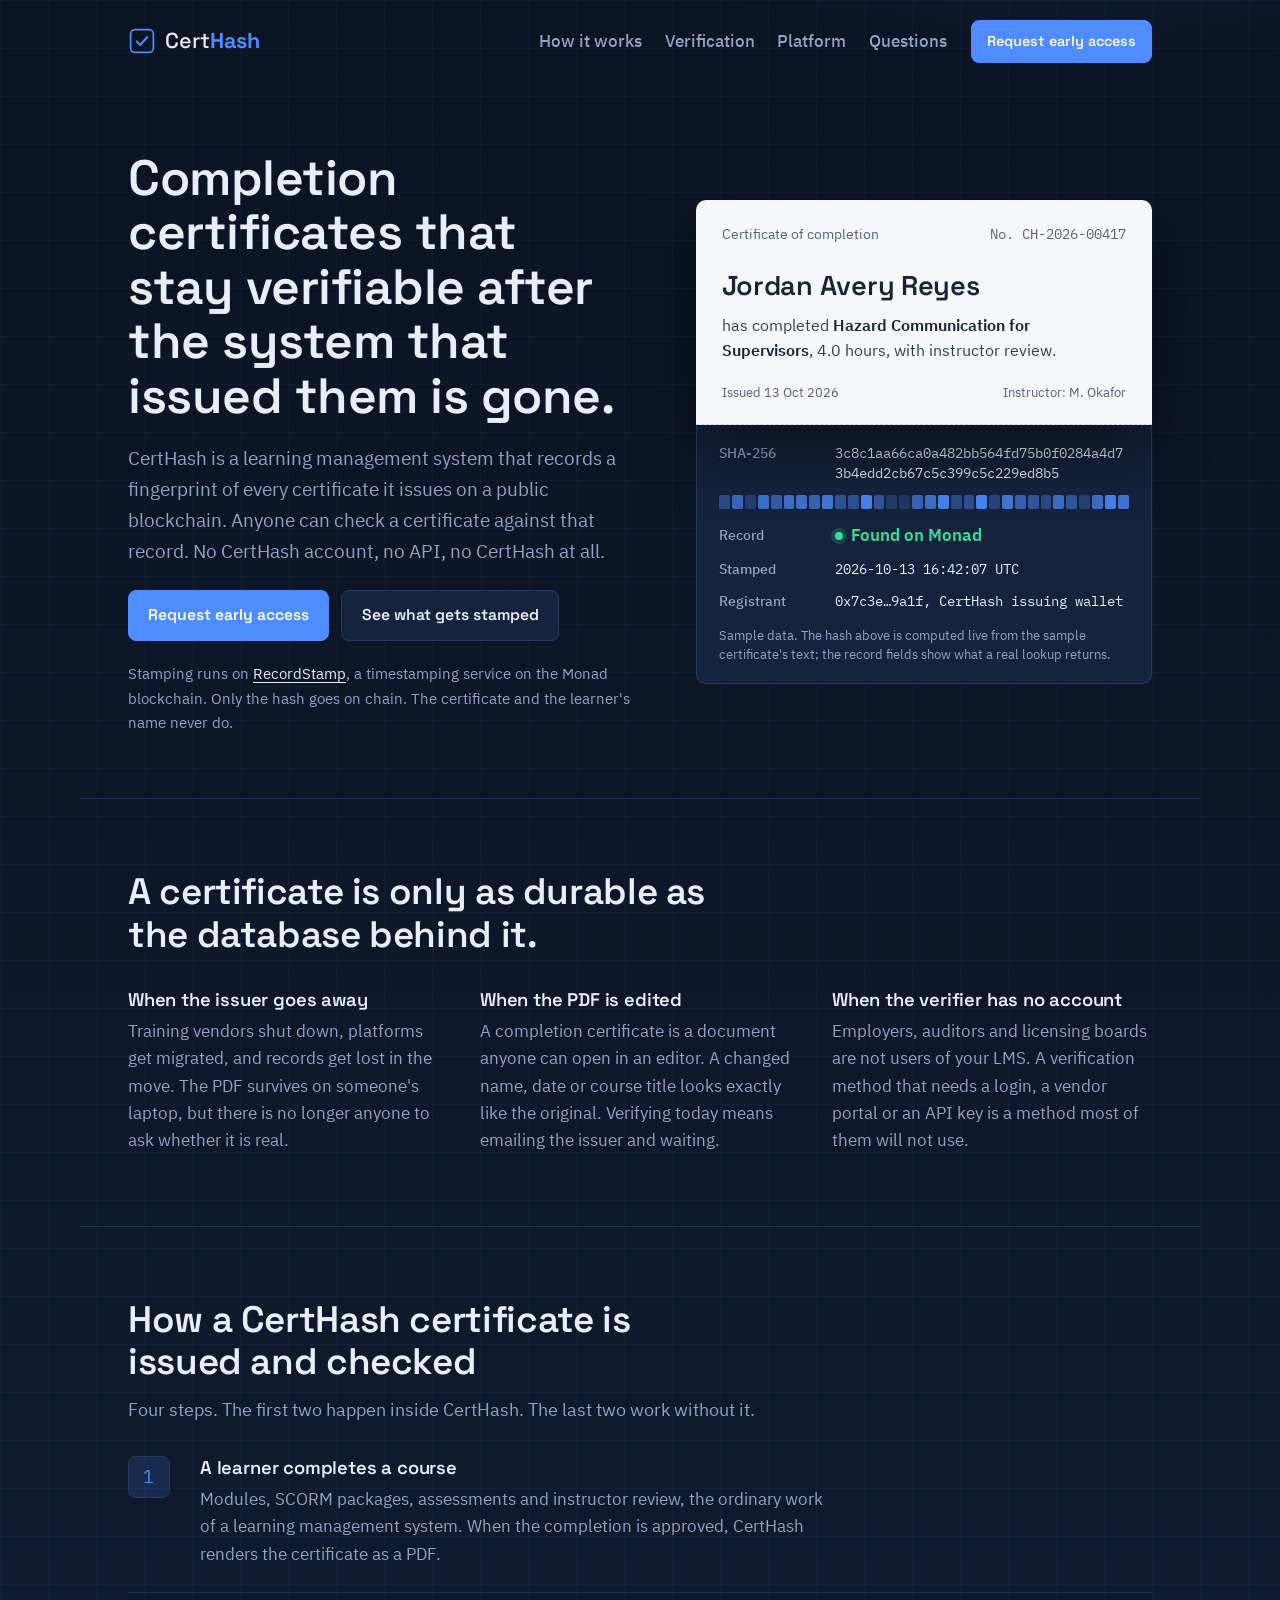
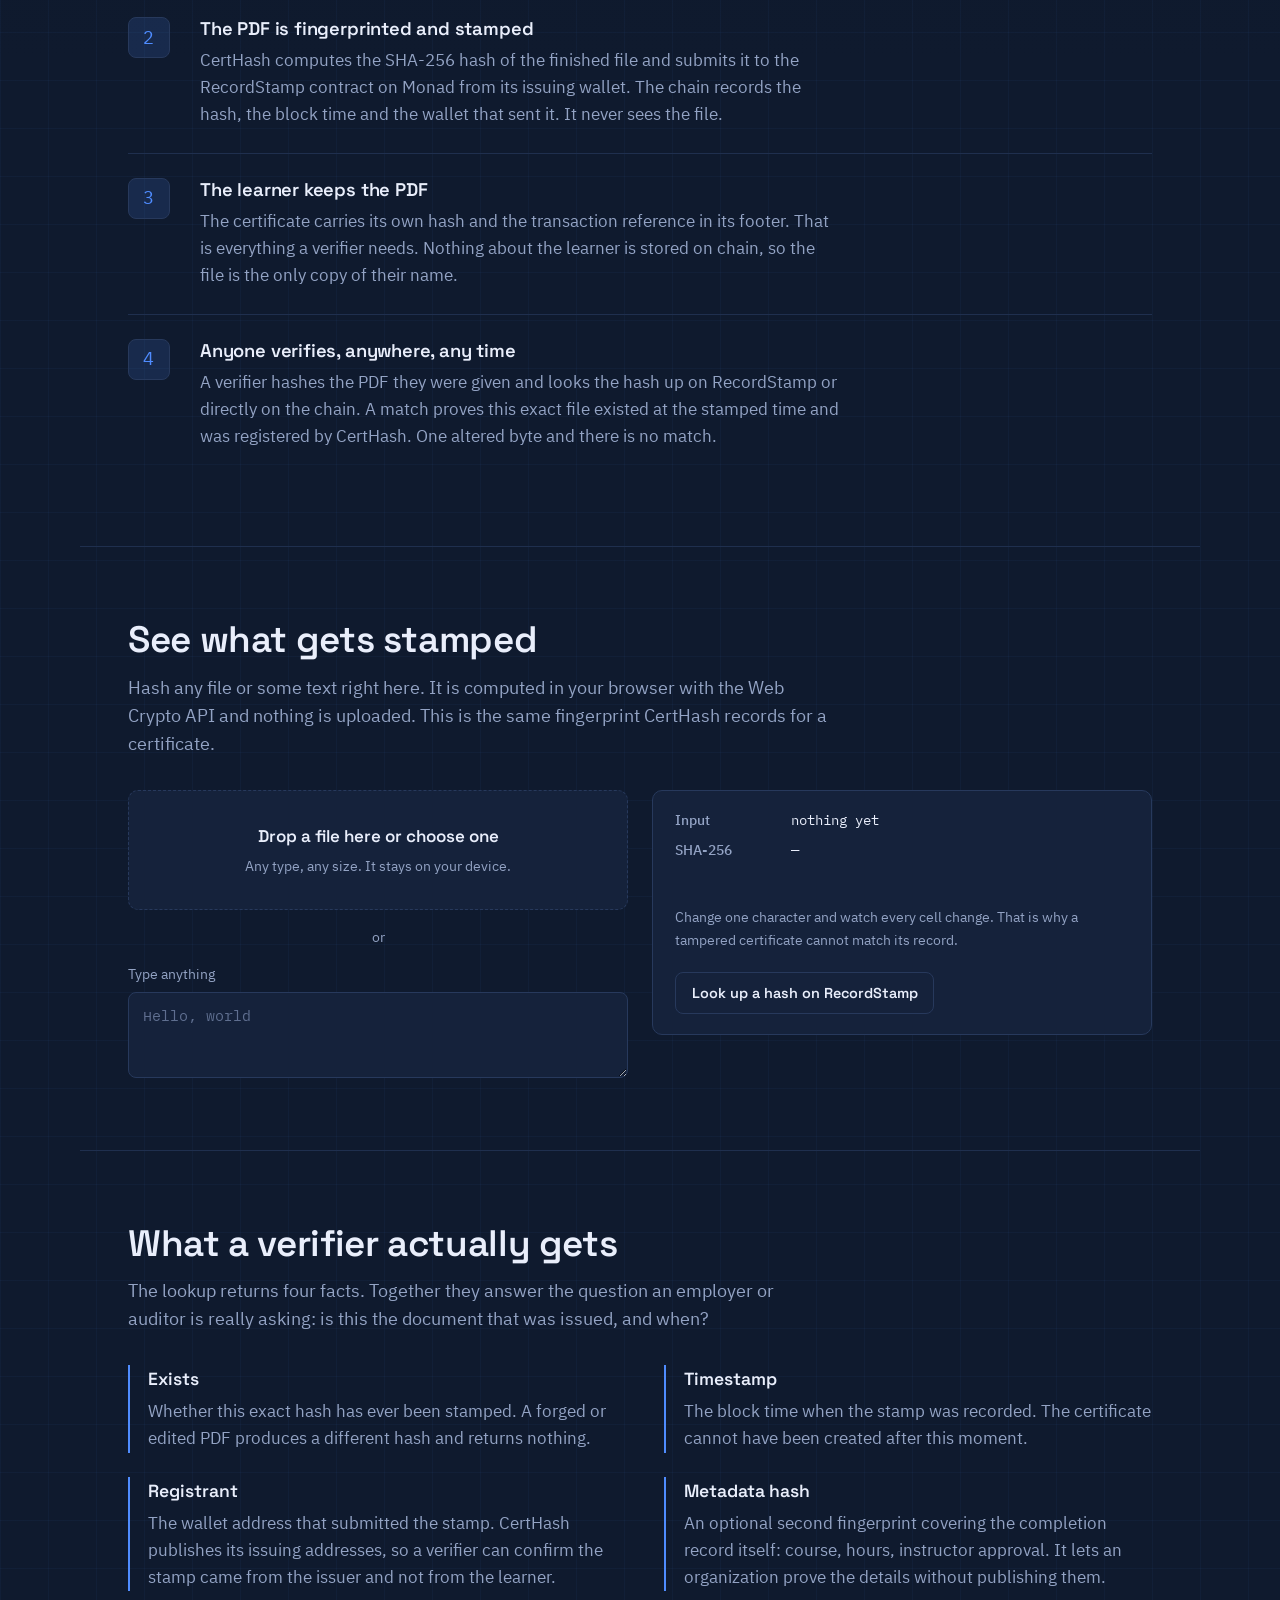
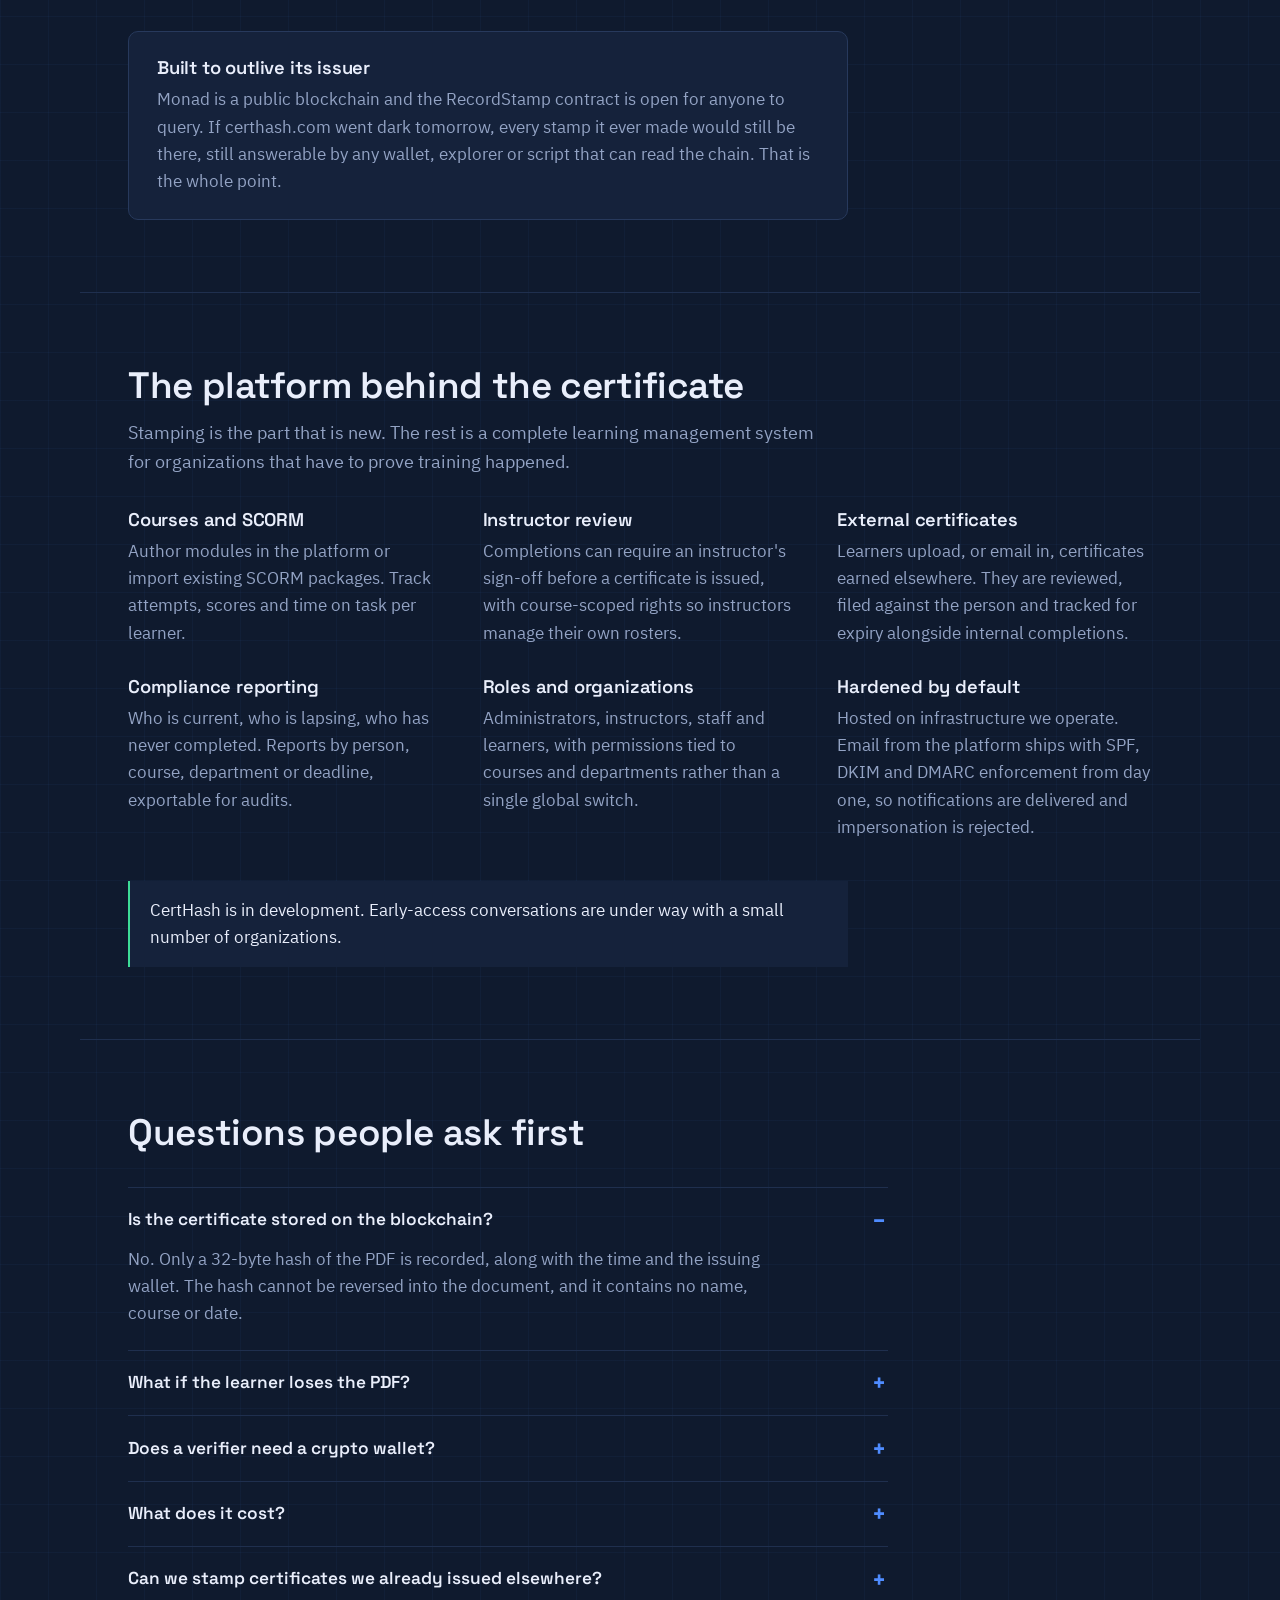
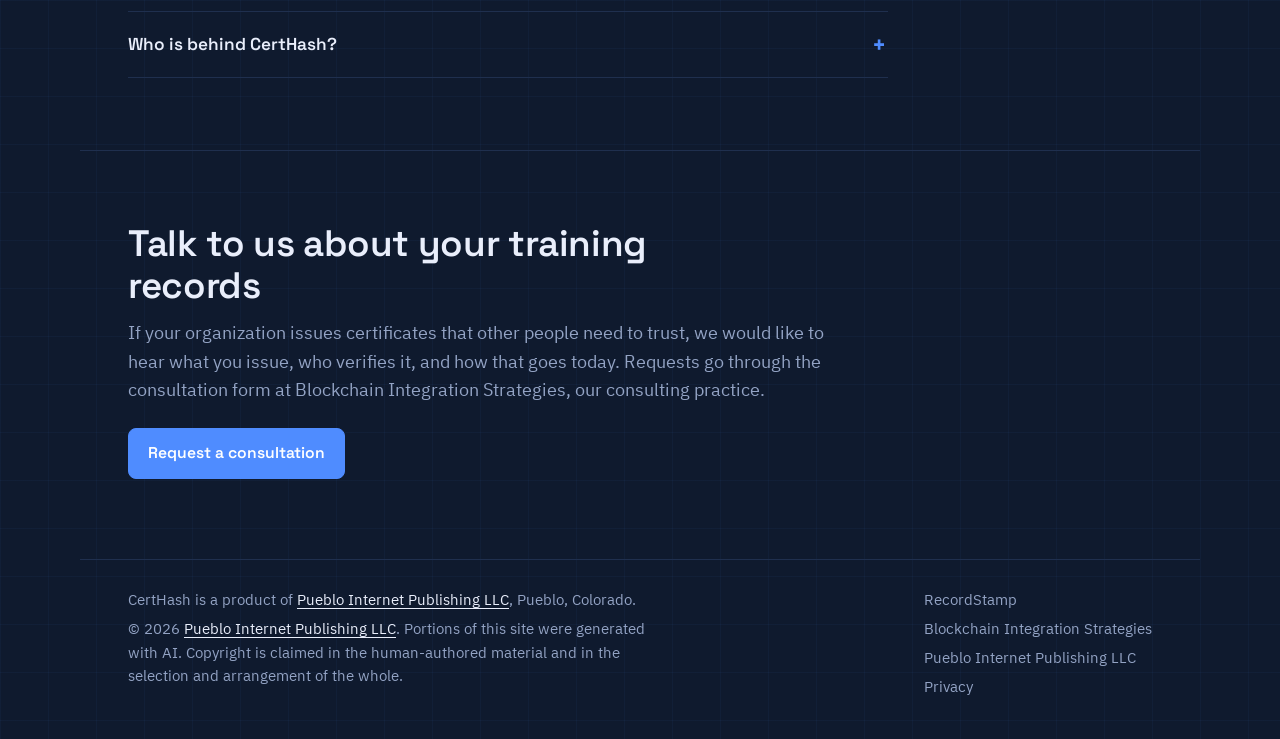
==== commit 25f58fc7: "Footer: copyright notice now states AI-generated portions The notice names the owner, says portions " ====
--- a/index.html
+++ b/index.html
@@ -291,7 +291,7 @@
   <footer class="colophon">
     <div>
       <p>CertHash is a product of <a href="https://pueblointernetpublishing.com/" rel="noopener">Pueblo Internet Publishing LLC</a>, Pueblo, Colorado.</p>
-      <p>This site and its contents are &copy; <span id="year">2026</span> <a href="https://pueblointernetpublishing.com/" rel="noopener">Pueblo Internet Publishing LLC</a>. All rights reserved.</p>
+      <p>&copy; <span id="year">2026</span> <a href="https://pueblointernetpublishing.com/" rel="noopener">Pueblo Internet Publishing LLC</a>. Portions of this site were generated with AI. Copyright is claimed in the human-authored material and in the selection and arrangement of the whole.</p>
     </div>
     <nav aria-label="Related">
       <a href="https://recordstamp.com" rel="noopener">RecordStamp</a>
